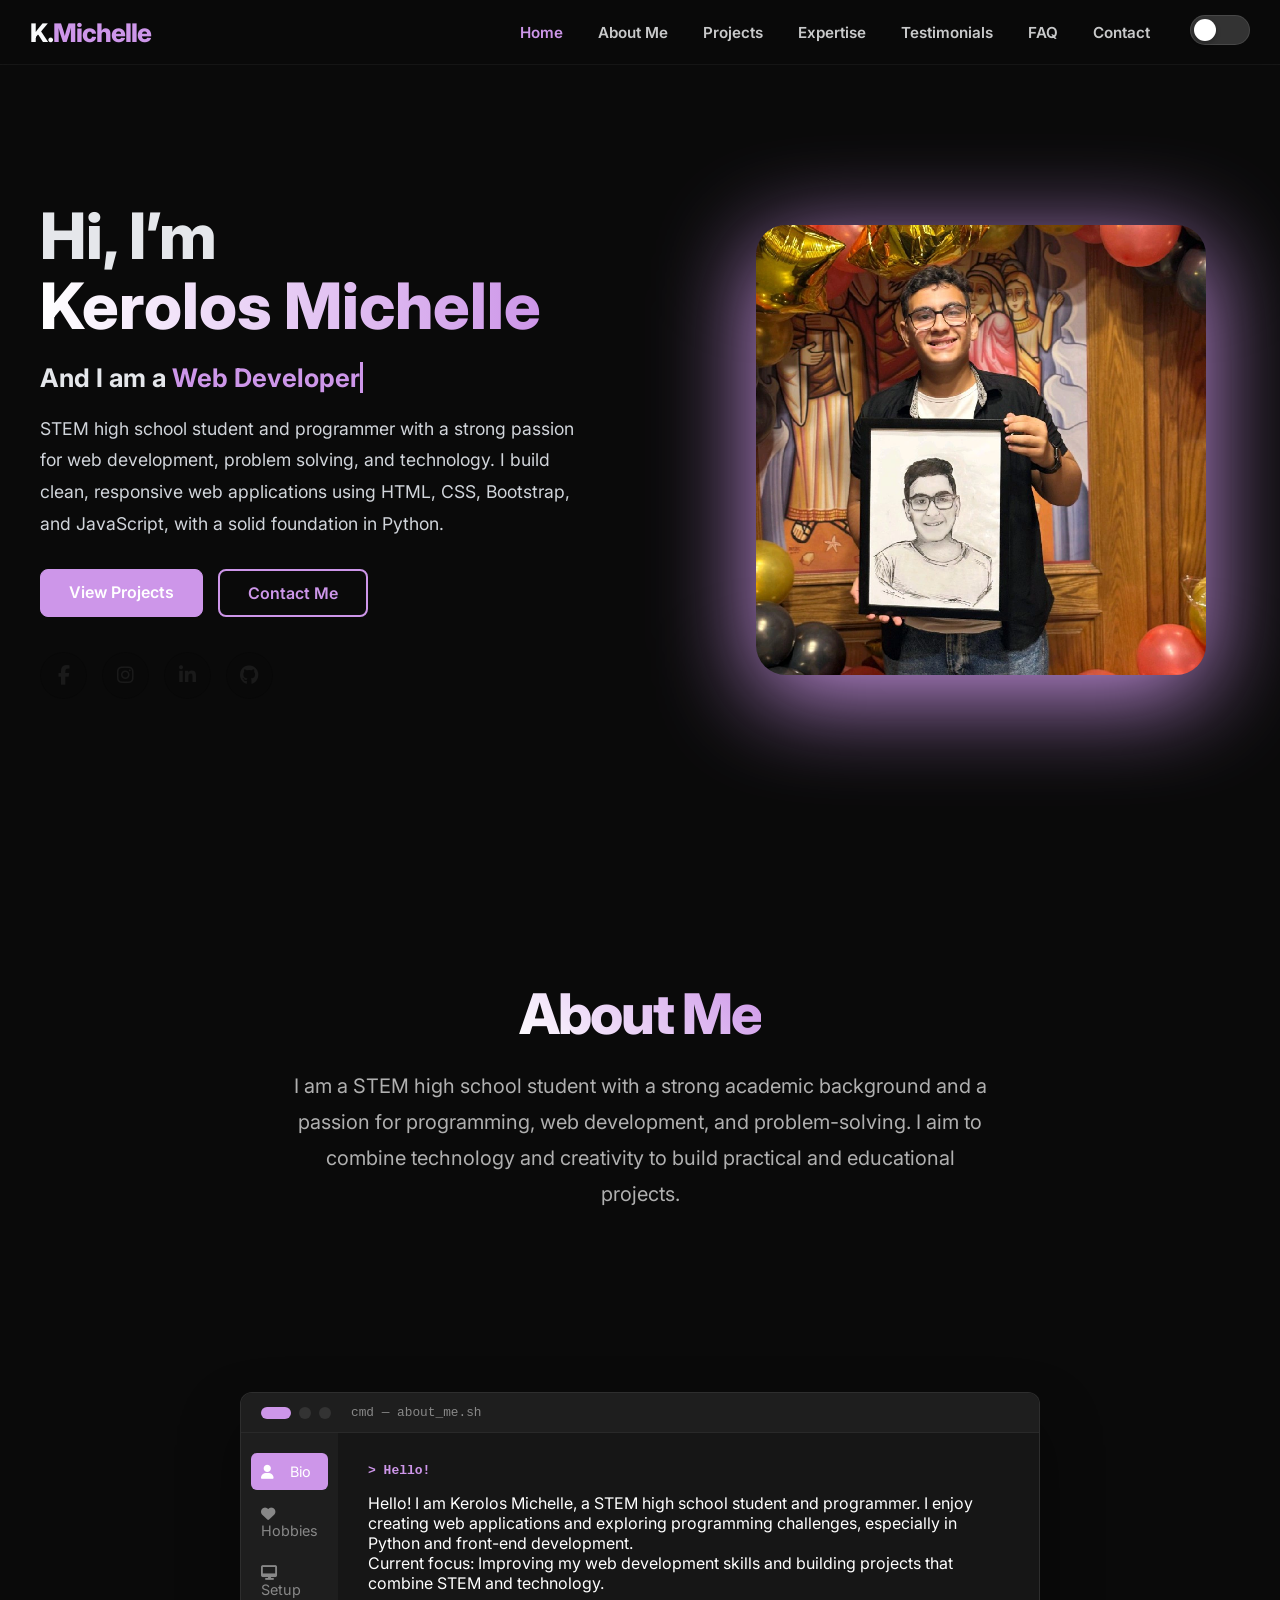
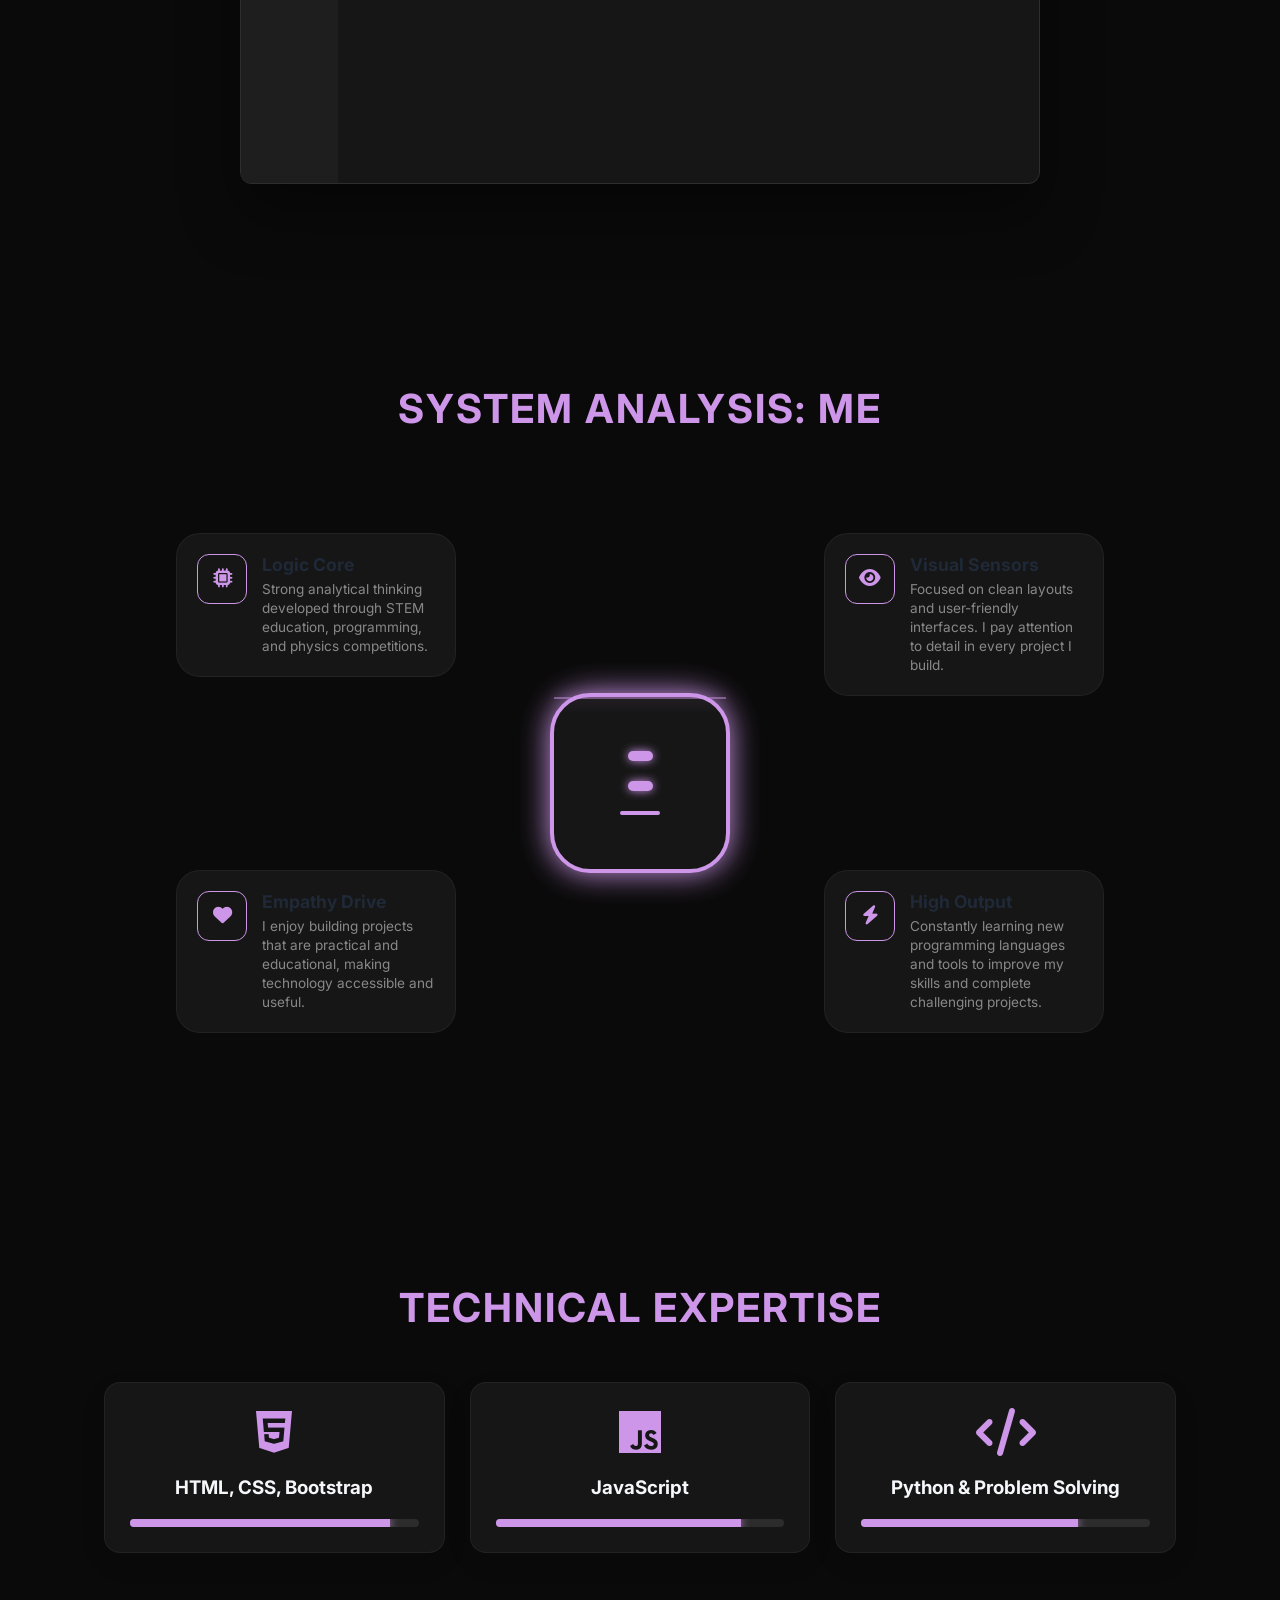
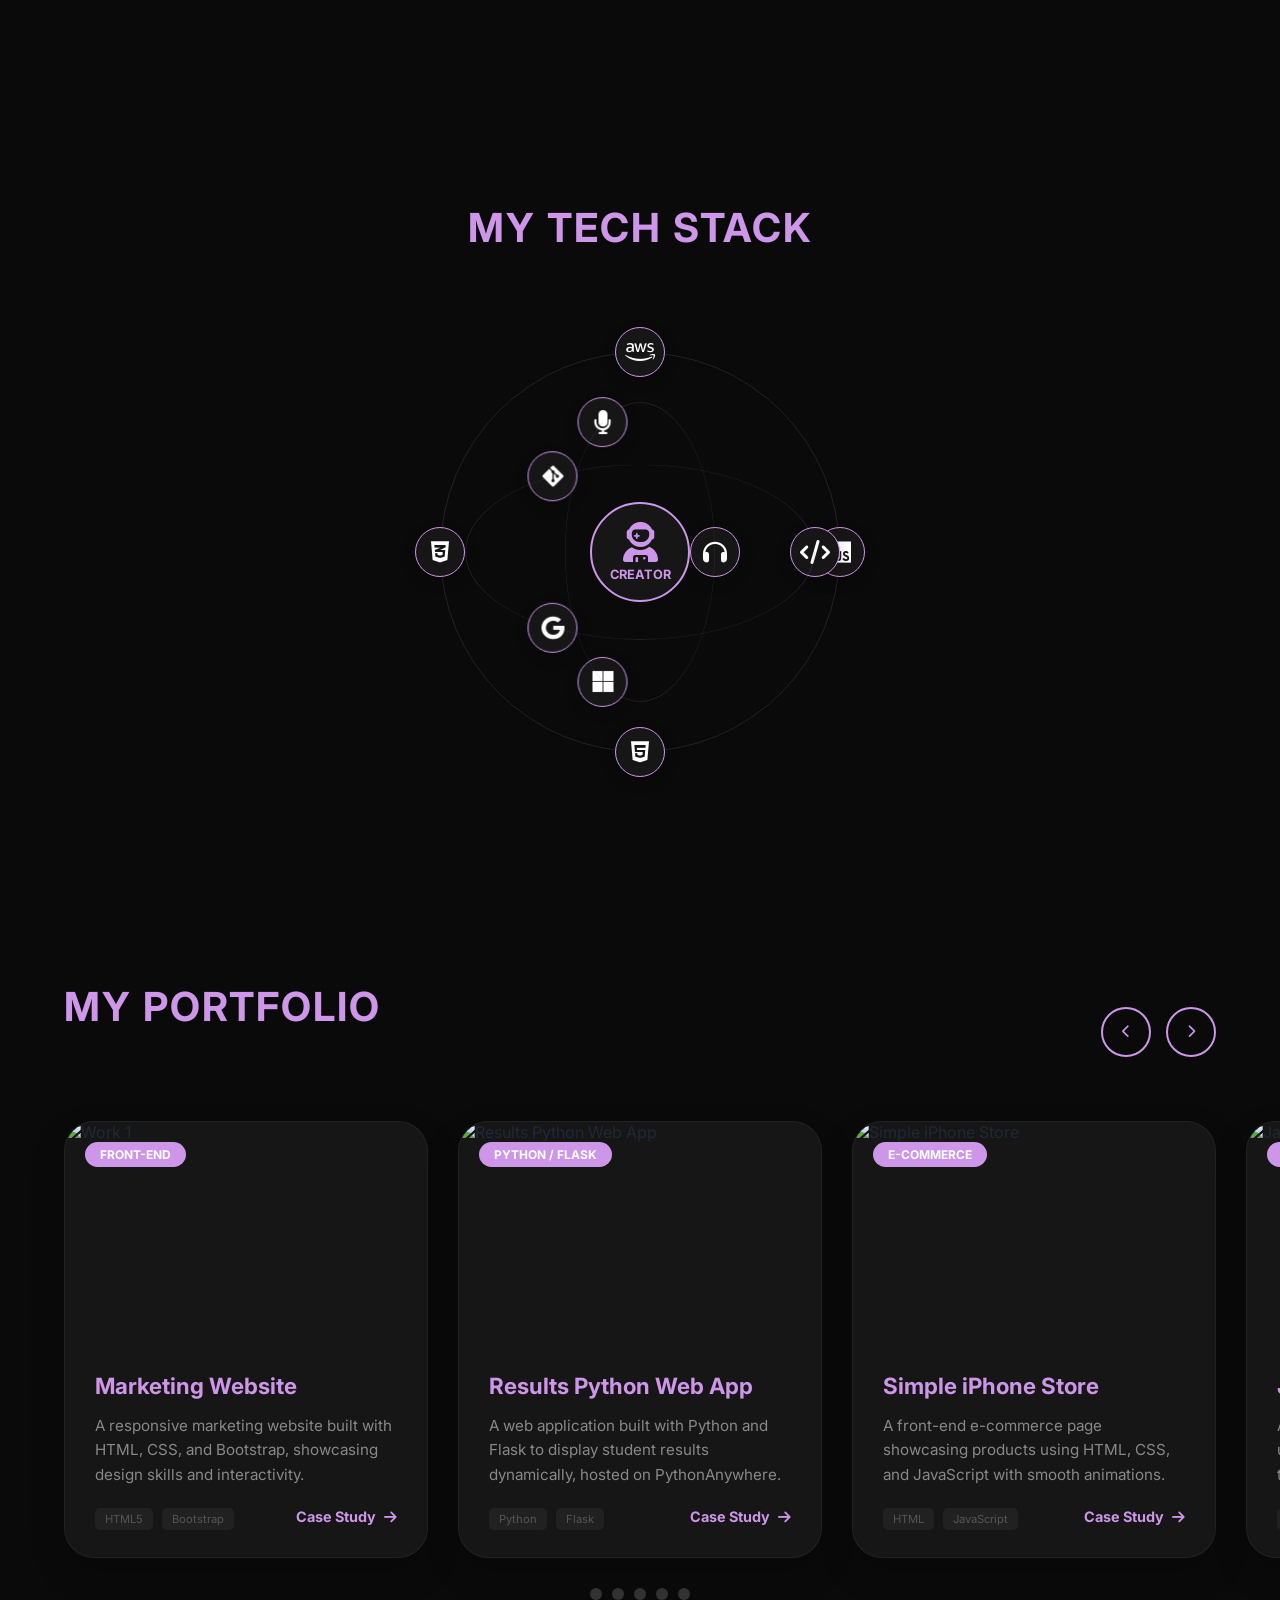
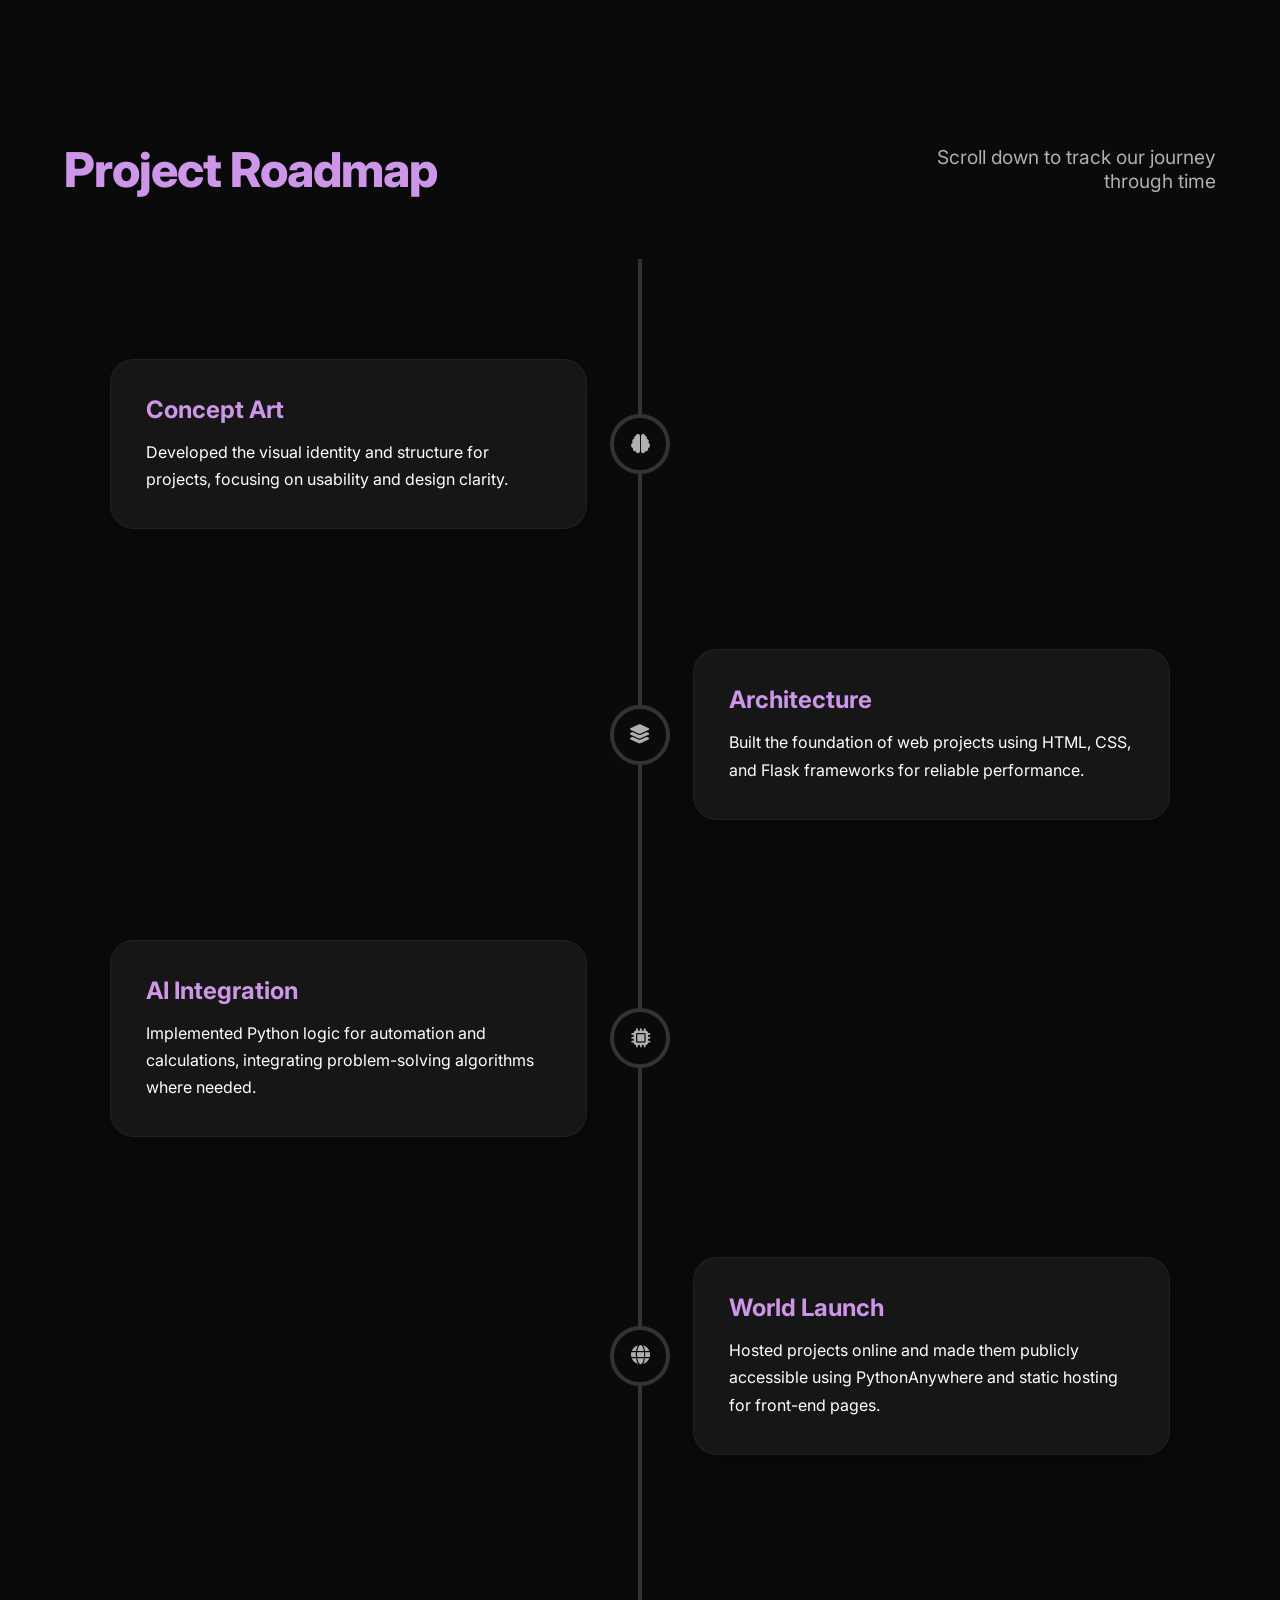
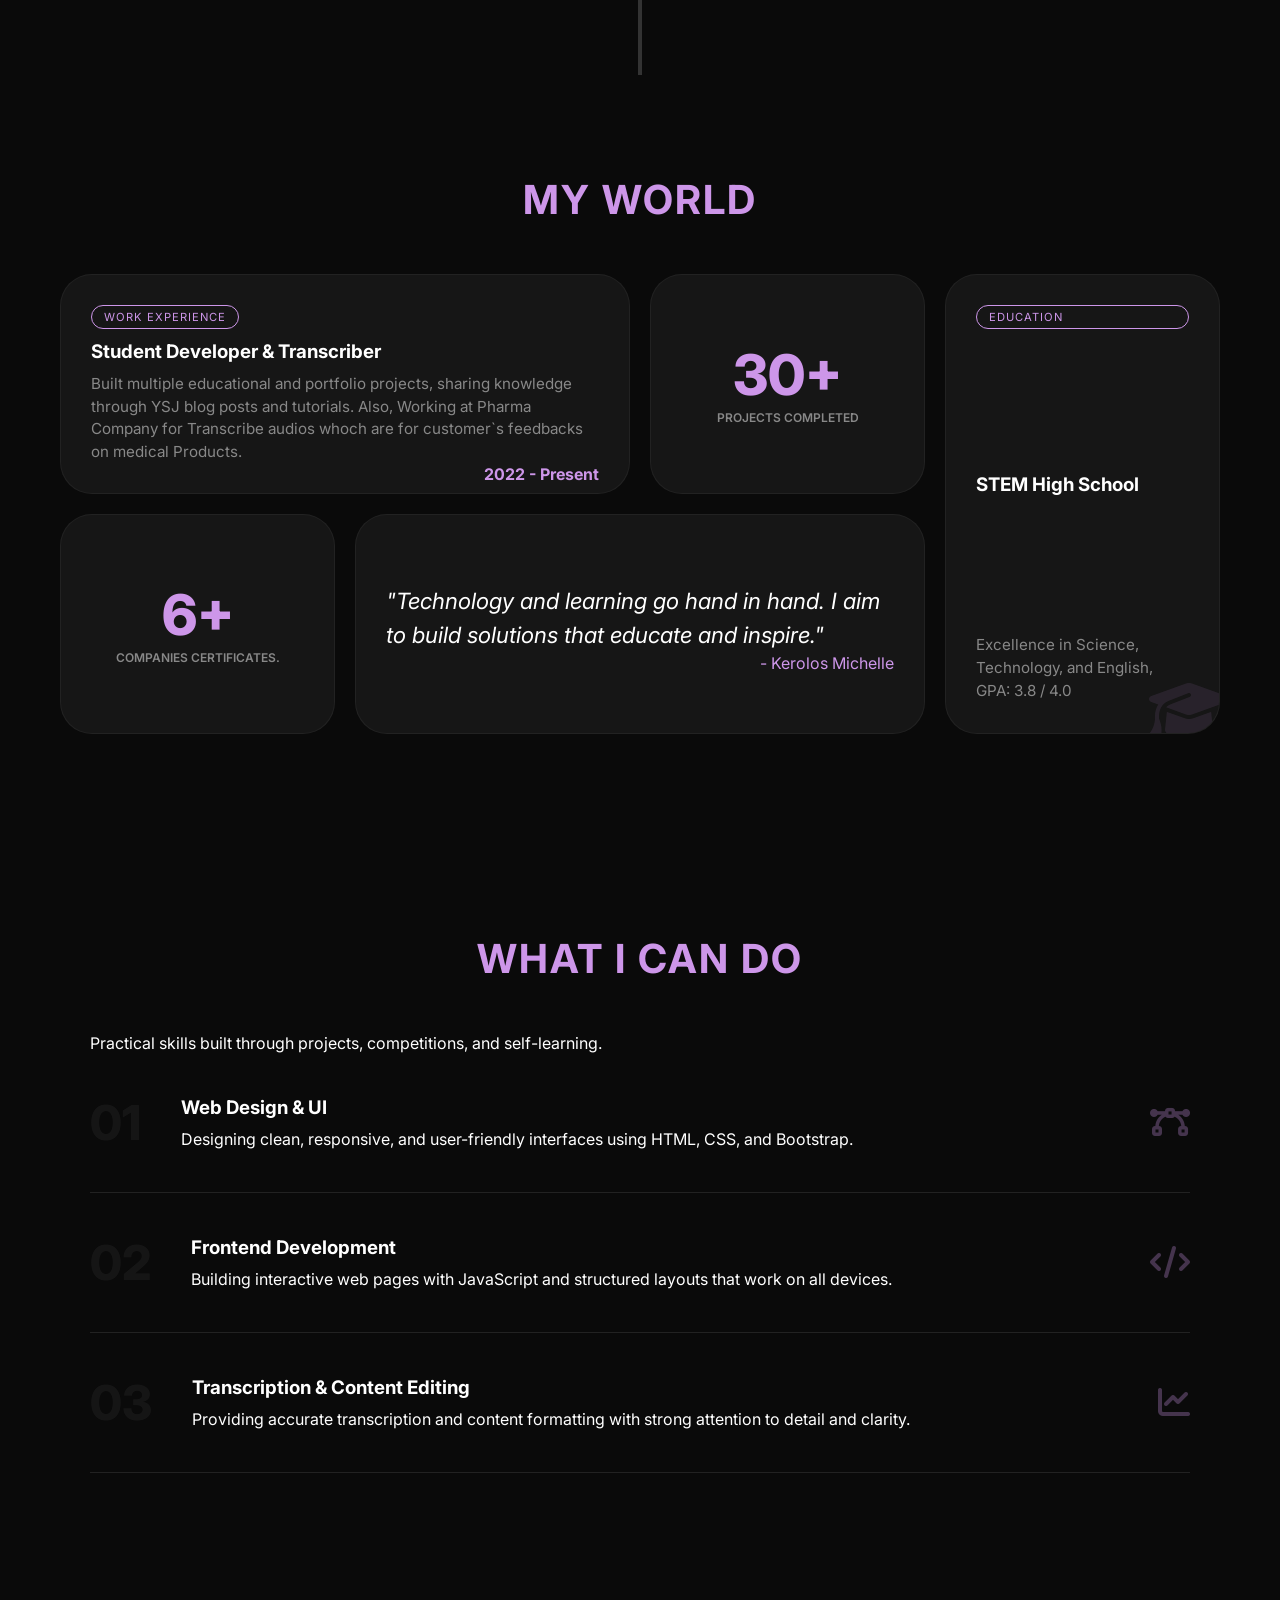
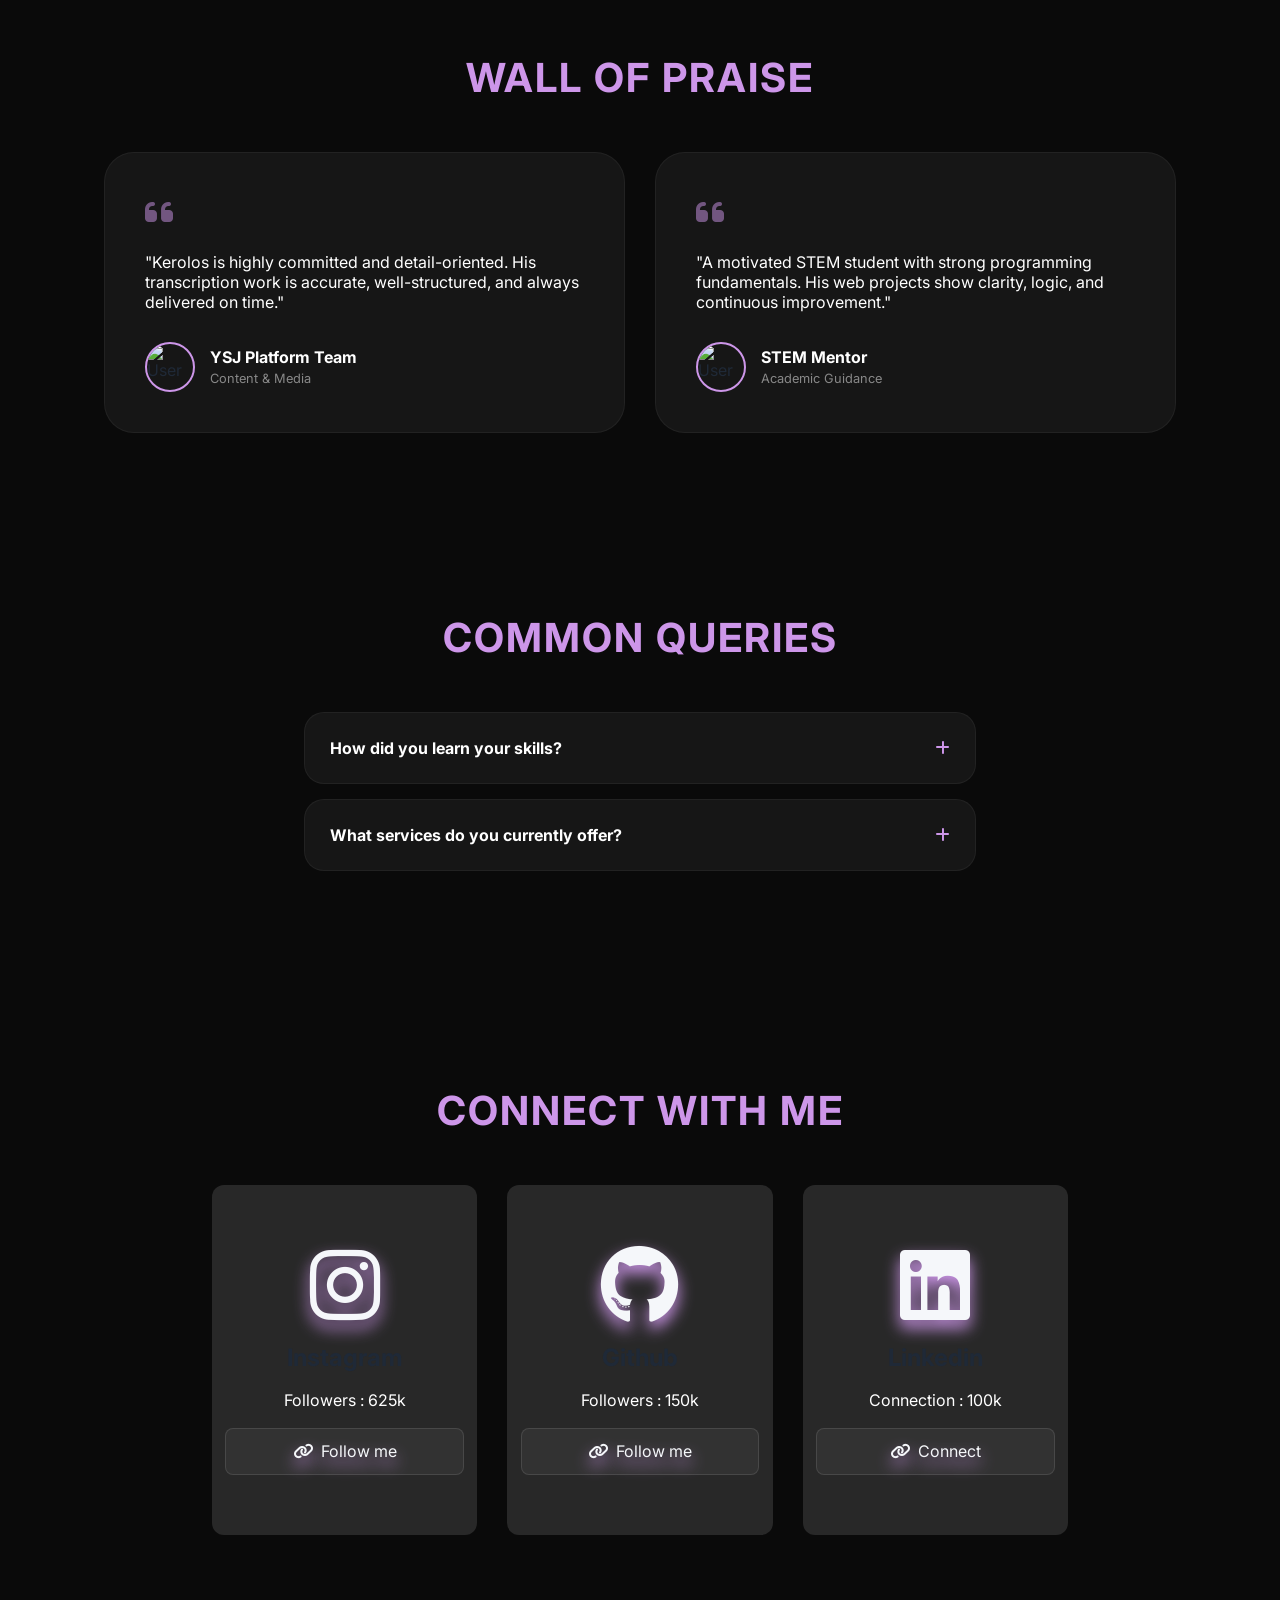
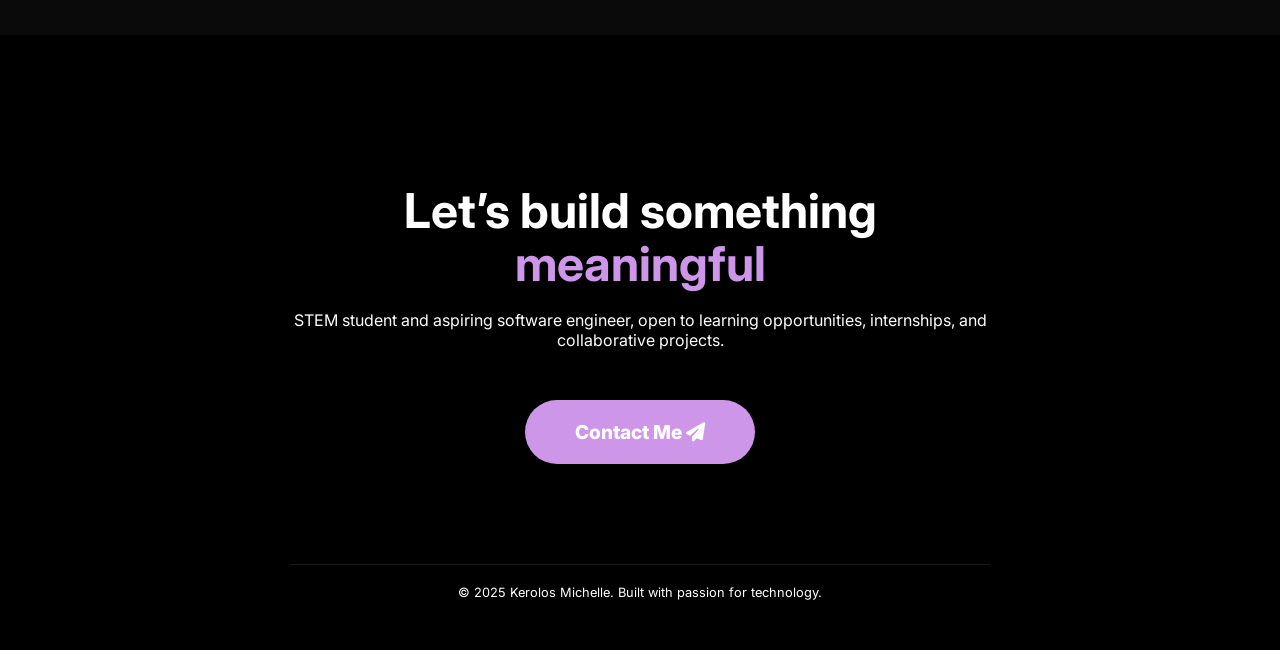
==== main.html @ e2629706 "Add initial portfolio website structure in main.html This is a complete HTML structure for a portfol" ====
<!DOCTYPE html>
<html lang="en">
<head>
    <meta charset="UTF-8">
    <title>Kerolos Michelle | Portfolio</title>
    <meta name="viewport" content="width=device-width, initial-scale=1.0">

    <!-- Google Font -->
    <link href="https://fonts.googleapis.com/css2?family=Inter:wght@400;600;700&display=swap" rel="stylesheet">
    <!-- Main CSS -->
    <link rel="stylesheet" href="static/css/style.css">
    <link rel="stylesheet" href="https://cdnjs.cloudflare.com/ajax/libs/font-awesome/6.5.1/css/all.min.css">
    <!-- AOS -->
    <link rel="stylesheet" href="https://unpkg.com/aos@2.3.1/dist/aos.css"/>
    <link rel="stylesheet" href="https://cdn.jsdelivr.net/npm/swiper@10/swiper-bundle.min.css"/>
    <link href="https://cdn.jsdelivr.net/npm/remixicon@4.5.0/fonts/remixicon.css" rel="stylesheet"/>

<!-- NAVBAR -->
<nav class="navbar" id="navbar">
    <div class="nav-container">
        <div class="logo">K.<span>Michelle</span></div>

        <div class="menu-toggle" id="mobile-menu">
            <span class="bar"></span>
            <span class="bar"></span>
            <span class="bar"></span>
        </div>

        <div class="nav-aside" id="nav-aside">
            <ul class="nav-links">
                <li><a href="#" class="active">Home</a></li>
                <li><a href="#about">About Me</a></li>
                <li><a href="#portfolio">Projects</a></li>
                <li><a href="#expertise">Expertise</a></li>
                <li><a href="#testimonials">Testimonials</a></li>
                <li><a href="#faq">FAQ</a></li>
                <li><a href="#contact">Contact</a></li>
            </ul>

            <div class="theme-switch-wrapper">
                <label class="theme-switch" for="checkbox">
                    <input type="checkbox" id="checkbox" />
                    <div class="slider round">
                        <i class="fas fa-moon"></i>
                        <i class="fas fa-sun"></i>
                        <span class="ball"></span>
                    </div>
                </label>
            </div>
        </div>
    </div>
</nav>

<main>
    

<section class="hero">
    <div class="hero-container">
        <div class="hero-text" data-aos="fade-right">
            <h1>Hi, I’m <br><span>Kerolos Michelle</span></h1>

            <h2 class="role">
                And I am a <span id="typing"></span>
            </h2>

            <p>
STEM high school student and programmer with a strong passion for web development, problem solving, and technology. I build clean, responsive web applications using HTML, CSS, Bootstrap, and JavaScript, with a solid foundation in Python.
            </p>

            <div class="hero-buttons">
                <a href="#projects" class="btn-primary">View Projects</a>
                <a href="#contact" class="btn-secondary">Contact Me</a>
            </div>

            <div class="social-icons">
                <a href="https://www.facebook.com/Kerolos.Michelle" target="_blank">
                    <i class="fab fa-facebook-f"></i>
                </a>
                <a href="https://www.instagram.com/kerolos_michelle/" target="_blank">
                    <i class="fab fa-instagram"></i>
                </a>
                <a href="https://www.linkedin.com/in/kerolos-micheal-71696234b/" target="_blank">
                    <i class="fab fa-linkedin-in"></i>
                </a>
                <a href="https://github.com/kerolosmichelle" target="_blank">
                    <i class="fab fa-github"></i>
                </a>
            </div>
        </div>

        <div class="hero-image" data-aos="fade-left">
            <img src="static/images/landing-image.png" alt="Profile">
        </div>
    </div>
</section>
<section id="about" class="section" data-aos="fade-up">
    <h2>About Me</h2>
    <p class="section-text">
        I am a STEM high school student with a strong academic background and a passion for programming, web development, and problem-solving. I aim to combine technology and creativity to build practical and educational projects.
    </p>
</section>

<section class="os-section">
    <div class="window-container">
        <div class="window-header">
            <div class="window-controls">
                <span class="dot red"></span>
                <span class="dot yellow"></span>
                <span class="dot green"></span>
            </div>
            <div class="window-title">cmd — about_me.sh</div>
        </div>
        
        <div class="window-main">
            <div class="window-sidebar">
                <button class="nav-item active" onclick="switchTab(this, 'bio')"><i class="fas fa-user"></i> Bio</button>
                <button class="nav-item" onclick="switchTab(this, 'hobbies')"><i class="fas fa-heart"></i> Hobbies</button>
                <button class="nav-item" onclick="switchTab(this, 'setup')"><i class="fas fa-desktop"></i> Setup</button>
            </div>
            
            <div class="window-content">
                <div id="bio" class="tab-pane active">
                    <p class="typing-text">> Hello!</p>
                    <p>Hello! I am Kerolos Michelle, a STEM high school student and programmer. I enjoy creating web applications and exploring programming challenges, especially in Python and front-end development.</p>
                    <p>Current focus: Improving my web development skills and building projects that combine STEM and technology.</p>
                </div>
                <div id="hobbies" class="tab-pane">
                        <p>> My main interests outside school and coding:</p>
                        <ul>
                            <li>🧪 STEM competitions and Physics Olympiads</li>
                            <li>💻 Web development and programming projects</li>
                            <li>📚 Learning new technologies and improving skills</li>
                            <li>♟️ Playing Chess</li>
                            <li>🤝 Volunteering</li>
                            <li>📖 English courses and German courses</li>
                        </ul>
                </div>
                <div id="setup" class="tab-pane">
                    <p>> My current workstation:</p>
                    <p>
                        <ul>
                            <li>Python programming</li>
                            <li>Front-end web development (HTML, CSS, Bootstrap, JS)</li>
                            <li>Problem-solving and STEM projects(Capstone)</li>
                            <li>Participating in academic competitions</li>
                        </ul></p>
                </div>
            </div>
        </div>
    </div>
</section>

<section class="about-robot-section">
    <h2 class="section-title">System Analysis: Me</h2>
    <div class="robot-container">
        <div class="robot-core">
            <div class="robot-head">
                <div class="eye left-eye"></div>
                <div class="eye right-eye"></div>
                <div class="mouth"></div>
            </div>
            <div class="scanning-line"></div>
            <div class="core-glow"></div>
        </div>

        <div class="circuit-lines">
            <div class="line l1"></div>
            <div class="line l2"></div>
            <div class="line l3"></div>
            <div class="line l4"></div>
        </div>

        <div class="info-nodes">
            <div class="node node-tl">
                <div class="node-icon"><i class="fas fa-microchip"></i></div>
                <div class="node-content">
                    <h3>Logic Core</h3>
                    <p>Strong analytical thinking developed through STEM education, programming, and physics competitions.</p>
                </div>
            </div>

            <div class="node node-tr">
                <div class="node-icon"><i class="fas fa-eye"></i></div>
                <div class="node-content">
<h3>Visual Sensors</h3>
<p>Focused on clean layouts and user-friendly interfaces. I pay attention to detail in every project I build.</p>
                </div>
            </div>

            <div class="node node-bl">
                <div class="node-icon"><i class="fas fa-heart"></i></div>
                <div class="node-content">
<h3>Empathy Drive</h3>
<p>I enjoy building projects that are practical and educational, making technology accessible and useful.</p>
                </div>
            </div>

            <div class="node node-br">
                <div class="node-icon"><i class="fas fa-bolt"></i></div>
                <div class="node-content">
<h3>High Output</h3>
<p>Constantly learning new programming languages and tools to improve my skills and complete challenging projects.</p>
                </div>
            </div>
        </div>
    </div>
</section>

<section class="skills-section">
    <h2 class="section-title">Technical Expertise</h2>
    <div class="skills-grid">
        <div class="skill-card">
            <i class="fa-brands fa-html5"></i>
                <h3>HTML, CSS, Bootstrap</h3>
            <div class="progress-wrapper">
                <div class="progress-bar" style="--width: 90%;"></div>
            </div>
        </div>
        <div class="skill-card">
            <i class="fa-brands fa-js"></i>
            <h3>JavaScript</h3>
            <div class="progress-wrapper">
                <div class="progress-bar" style="--width: 85%;"></div>
            </div>
        </div>
        <div class="skill-card">
            <i class="fa-solid fa-code"></i>
                <h3>Python & Problem Solving</h3>
            <div class="progress-wrapper">
                <div class="progress-bar" style="--width: 75%;"></div>
            </div>
        </div>
    </div>
</section>

<section class="orbit-section">
    <div class="orbit-container">
        <h2 class="section-title" style="position: relative; z-index: 10;">My Tech Stack</h2>
        <div class="orbit-scene">
            <div class="core-hub">
                <i class="fas fa-user-astronaut"></i>
                <span>Creator</span>
            </div>

            <div class="ring ring-1">
                <div class="tech-icon" style="--idx: 0;"><i class="fab fa-js"></i><span>JS</span></div>
                <div class="tech-icon" style="--idx: 1;"><i class="fab fa-html5"></i><span>HTML5</span></div>
                <div class="tech-icon" style="--idx: 2;"><i class="fab fa-css3-alt"></i><span>CSS3</span></div>
                <div class="tech-icon" style="--idx: 3;"><i class="fab fa-aws"></i><span>AWS</span></div>

            </div>

            <div class="ring ring-2">
                <div class="tech-icon" style="--idx: 0;"><i class="fas fa-code"></i><span>Code</span></div>
                <div class="tech-icon" style="--idx: 1;"><i class="fab fa-google"></i><span>Google</span></div>
                <div class="tech-icon" style="--idx: 2;"><i class="fab fa-git-alt"></i><span>Git</span></div>
            </div>

             <div class="ring ring-3">
                <div class="tech-icon" style="--idx: 1;"><i class="fab fa-microsoft"></i><span>Microsoft</span></div>
                <div class="tech-icon" style="--idx: 0;"><i class="fas fa-headphones"></i><span>Headphones</span></div>
                <div class="tech-icon" style="--idx: 2;"><i class="fas fa-microphone"></i><span>Microphone</span></div>

            </div>
        </div>
    </div>
</section>

<section class="portfolio-section" id="portfolio">
    <div class="portfolio-header">
        <h2 class="section-title">My Portfolio</h2>
        <div class="slider-controls">
            <button class="control-btn prev" onclick="moveSlider(-1)"><i class="fas fa-chevron-left"></i></button>
            <button class="control-btn next" onclick="moveSlider(1)"><i class="fas fa-chevron-right"></i></button>
        </div>
    </div>

    <div class="slider-viewport">
        <div class="slider-track" id="sliderTrack">
            <div class="slide-item">
                <div class="portfolio-card">
                    <div class="card-image">
                        <img src="https://images.unsplash.com/photo-1614850523459-c2f4c699c52e?auto=format&fit=crop&q=80&w=600" alt="Work 1">
                        <div class="badge">Front-End</div>
                    </div>
                    <div class="card-body">
                        <h3>Marketing Website</h3>
                        <p>A responsive marketing website built with HTML, CSS, and Bootstrap, showcasing design skills and interactivity.</p>
                        <div class="card-footer">
                            <div class="tech-stack">
                                <span>HTML5</span>
                                <span>Bootstrap</span> 
                            </div>
                            <a href="#" class="view-link">Case Study <i class="fas fa-arrow-right"></i></a>
                        </div>
                    </div>
                </div>
            </div>

            <!-- Work 2 -->
            <div class="slide-item">
                <div class="portfolio-card">
                    <div class="card-image">
                        <img src="https://images.unsplash.com/photo-1550745165-9bc0b252726f?auto=format&fit=crop&q=80&w=600" alt="Results Python Web App">
                        <div class="badge">Python / Flask</div>
                    </div>
                    <div class="card-body">
                        <h3>Results Python Web App</h3>
                        <p>A web application built with Python and Flask to display student results dynamically, hosted on PythonAnywhere.</p>
                        <div class="card-footer">
                            <div class="tech-stack">
                                <span>Python</span>
                                <span>Flask</span>
                            </div>
                            <a href="#" class="view-link">Case Study <i class="fas fa-arrow-right"></i></a>
                        </div>
                    </div>
                </div>
            </div>

            <!-- Work 3 -->
            <div class="slide-item">
                <div class="portfolio-card">
                    <div class="card-image">
                        <img src="https://images.unsplash.com/photo-1460925895917-afdab827c52f?auto=format&fit=crop&q=80&w=600" alt="Simple iPhone Store">
                        <div class="badge">E-Commerce</div>
                    </div>
                    <div class="card-body">
                        <h3>Simple iPhone Store</h3>
                        <p>A front-end e-commerce page showcasing products using HTML, CSS, and JavaScript with smooth animations.</p>
                        <div class="card-footer">
                            <div class="tech-stack">
                                <span>HTML</span>
                                <span>JavaScript</span>
                            </div>
                            <a href="#" class="view-link">Case Study <i class="fas fa-arrow-right"></i></a>
                        </div>
                    </div>
                </div>
            </div>

            <!-- Work 4 -->
            <div class="slide-item">
                <div class="portfolio-card">
                    <div class="card-image">
                        <img src="https://images.unsplash.com/photo-1460925895917-afdab827c52f?auto=format&fit=crop&q=80&w=600" alt="JavaScript Calculator">
                        <div class="badge">JS App</div>
                    </div>
                    <div class="card-body">
                        <h3>JavaScript Calculator</h3>
                        <p>A functional calculator web app built using HTML, CSS, and vanilla JavaScript to demonstrate interactivity and logic.</p>
                        <div class="card-footer">
                            <div class="tech-stack">
                                <span>HTML</span>
                                <span>CSS</span>
                            </div>
                            <a href="#" class="view-link">Case Study <i class="fas fa-arrow-right"></i></a>
                        </div>
                    </div>
                </div>
            </div>

            <!-- Work 5 -->
            <div class="slide-item">
                <div class="portfolio-card">
                    <div class="card-image">
                        <img src="https://images.unsplash.com/photo-1460925895917-afdab827c52f?auto=format&fit=crop&q=80&w=600" alt="Blog Page">
                        <div class="badge">Front-End</div>
                    </div>
                    <div class="card-body">
                        <h3>Blog Page</h3>
                        <p>A clean and responsive blog template showcasing content layout and styling using HTML, CSS, and Bootstrap.</p>
                        <div class="card-footer">
                            <div class="tech-stack">
                                <span>HTML</span>
                                <span>Bootstrap</span>
                            </div>
                            <a href="#" class="view-link">Case Study <i class="fas fa-arrow-right"></i></a>
                        </div>
                    </div>
                </div>
            </div>
        </div>
    </div>
    <div class="slider-dots" id="sliderDots"></div>
</section>

<header class="roadmap-header">
    <h1>Project Roadmap</h1>
    <p>Scroll down to track our journey through time</p>
</header>

<div class="timeline-container" id="timelineSec">
    <div class="main-line"></div>
    <div class="progress-fill" id="progressFill"></div>

    <div class="item">
        <div class="icon-node"><i class="fas fa-brain"></i></div>
        <div class="timeline-card">
            <h3>Concept Art</h3>
            <p>Developed the visual identity and structure for projects, focusing on usability and design clarity.</p>
        </div>
    </div>

    <div class="item">
        <div class="icon-node"><i class="fas fa-layer-group"></i></div>
        <div class="timeline-card">
            <h3>Architecture</h3>
            <p>Built the foundation of web projects using HTML, CSS, and Flask frameworks for reliable performance.</p>
        </div>
    </div>

    <div class="item">
        <div class="icon-node"><i class="fas fa-microchip"></i></div>
        <div class="timeline-card">
            <h3>AI Integration</h3>
            <p>Implemented Python logic for automation and calculations, integrating problem-solving algorithms where needed.</p>
        </div>
    </div>

    <div class="item">
        <div class="icon-node"><i class="fas fa-globe"></i></div>
        <div class="timeline-card">
            <h3>World Launch</h3>
            <p>Hosted projects online and made them publicly accessible using PythonAnywhere and static hosting for front-end pages.</p>
        </div>
    </div>
</div>

<section class="bento-section">
    <h2 class="section-title">My World</h2>
    <div class="bento-grid">
        <div class="bento-item exp-box">
            <span class="bento-tag">Work Experience</span>
            <h3>Student Developer & Transcriber</h3>
            <p>Built multiple educational and portfolio projects, sharing knowledge through YSJ blog posts and tutorials. Also, Working at Pharma Company for Transcribe audios whoch are for customer`s feedbacks on medical Products.</p>
            <div class="bento-footer">2022 - Present</div>
        </div>

        <div class="bento-item stat-box">
            <div class="stat-content">
                <h2 class="counter" data-target="30">0</h2>
                <p>Projects Completed</p>
            </div>
        </div>

        <div class="bento-item edu-box">
            <span class="bento-tag">Education</span>
            <h3>STEM High School</h3>
            <p>Excellence in Science, Technology, and English, GPA: 3.8 / 4.0</p>
            <i class="fas fa-graduation-cap bento-icon"></i>
        </div>

        <div class="bento-item stat-box">
            <div class="stat-content">
                <h2 class="counter" data-target="6">0</h2>
                <p>Companies Certificates.</p>
            </div>
        </div>

        <div class="bento-item quote-box">
            <p>"Technology and learning go hand in hand. I aim to build solutions that educate and inspire."</p>
            <span>- Kerolos Michelle</span>
        </div>
    </div>
</section>

<section class="expertise-section" id="expertise">
    <div class="expertise-container">
        <div class="exp-header">
            <h2 class="section-title">What I Can Do</h2>
            <p>Practical skills built through projects, competitions, and self-learning.</p>
        </div>
        <div class="exp-list">
            <div class="exp-item">
                <span class="exp-num">01</span>
                <div class="exp-text">
                    <h3>Web Design & UI</h3>
                    <p>Designing clean, responsive, and user-friendly interfaces using HTML, CSS, and Bootstrap.</p>
                </div>
                <i class="fas fa-bezier-curve"></i>
            </div>
            <div class="exp-item">
                <span class="exp-num">02</span>
                <div class="exp-text">
                    <h3>Frontend Development</h3>
                    <p>Building interactive web pages with JavaScript and structured layouts that work on all devices.</p>
                </div>
                <i class="fas fa-code"></i>
            </div>
            <div class="exp-item">
                <span class="exp-num">03</span>
                <div class="exp-text">
                    <h3>Transcription & Content Editing</h3>
                    <p>Providing accurate transcription and content formatting with strong attention to detail and clarity.</p>
                </div>
                <i class="fas fa-chart-line"></i>
            </div>
        </div>
    </div>
</section>

<section class="testimonial-section" id="testimonials">
    <h2 class="section-title">Wall of Praise</h2>
    <div class="testimonial-grid">
        <div class="test-card">
            <div class="quote-icon"><i class="fas fa-quote-left"></i></div>
            <p>"Kerolos is highly committed and detail-oriented. His transcription work is accurate, well-structured, and always delivered on time."</p>
            <div class="user-info">
                <img src="https://i.pravatar.cc/150?u=1" alt="User">
                <div>
                    <h4>YSJ Platform Team</h4>
                    <span>Content & Media</span>
                </div>
            </div>
        </div>
        <div class="test-card">
            <div class="quote-icon"><i class="fas fa-quote-left"></i></div>
            <p>"A motivated STEM student with strong programming fundamentals. His web projects show clarity, logic, and continuous improvement."</p>
            <div class="user-info">
                <img src="https://i.pravatar.cc/150?u=2" alt="User">
                <div>
                    <h4>STEM Mentor</h4>
                    <span>Academic Guidance</span>
                </div>
            </div>
        </div>
    </div>
</section>

<section class="faq-section" id="faq">
    <h2 class="section-title">Common Queries</h2>
    <div class="faq-accordion">
        <div class="faq-item">
            <div class="faq-question" onclick="toggleFAQ(this)">
                <span>How did you learn your skills?</span>
                <i class="fas fa-plus"></i>
            </div>
            <div class="faq-answer">
                <p>Most of my education is self-taught through YouTube, online platforms, and hands-on projects, supported by certificates from different companies.</p>
            </div>
        </div>
        <div class="faq-item">
            <div class="faq-question" onclick="toggleFAQ(this)">
                <span>What services do you currently offer?</span>
                <i class="fas fa-plus"></i>
            </div>
            <div class="faq-answer">
                <p>I work on web development projects and professional transcription, focusing on accuracy, clarity, and clean structure.</p>
            </div>
        </div>
    </div>
</section>

<div class="container" id="contact" style="padding: 100px 0;">
    <h2 class="section-title" style="text-align: center;">Connect With Me</h2>
    <div id="cards" style="margin: 0 auto; justify-content: center;">
        <div class="card">
            <div class="card_content">
                <i class="fa-brands fa-instagram icon-social"></i>
                <h2>Instagram</h2>
                <p>Followers : <span>625k</span></p>
                <a href="#">
                    <i class="fa-solid fa-link"></i>
                    <span class="btn-social">Follow me</span>
                </a>
            </div>
        </div>

        <div class="card">
            <div class="card_content">
                <i class="fa-brands fa-github icon-social"></i>
                <h2>Github</h2>
                <p>Followers : <span>150k</span></p>
                <a href="#">
                    <i class="fa-solid fa-link "></i>
                    <span class="btn-social">Follow me</span>
                </a>
            </div>
        </div>

        <div class="card">
            <div class="card_content">
                <i class="fa-brands fa-linkedin icon-social"></i>
                <h2>Linkedin</h2>
                <p>Connection : <span>100k</span></p>
                <a href="#">
                    <i class="fa-solid fa-link"></i>
                    <span class="btn-social">Connect</span>
                </a>
            </div>
        </div>
    </div>
</div>




</main>

<footer class="glow-footer">
    <div class="footer-content">
        <h2>Let’s build something <span class="accent-text">meaningful</span></h2>
        <p>
            STEM student and aspiring software engineer, open to learning opportunities,
            internships, and collaborative projects.
        </p>

        <div class="cta-wrapper">
            <a href="mailto:kerolosmichelle2@gmail.com" class="magnetic-btn">
                <span>Contact Me <i class="fas fa-paper-plane"></i></span>
            </a>
        </div>

        <div class="footer-bottom">
            <p>© 2025 Kerolos Michelle. Built with passion for technology.</p>
        </div>
    </div>
</footer>

<script src="https://cdnjs.cloudflare.com/ajax/libs/aos/2.3.4/aos.js"></script>
<script src="https://cdn.jsdelivr.net/npm/swiper@10/swiper-bundle.min.js"></script>
<script src="https://unpkg.com/aos@2.3.1/dist/aos.js"></script>
<script src="static/js/script.js"></script>
<script src="static/js/navbar.js"></script>
<script src="static/js/typing.js"></script>
<script src="static/js/social-cards.js"></script>
<script src="https://cdn.jsdelivr.net/npm/swiper@11/swiper-bundle.min.js"></script>

</body>
</html>
---- static/css/style.css ----
/* =========================================
   1. BASE STYLES & RESETS
   ========================================= */
* {
    margin: 0;
    padding: 0;
    box-sizing: border-box;
    font-family: 'Inter', sans-serif;
}

html {
    scroll-behavior: smooth;
}

body {
    background: var(--bg-color);
    color: #1f2937;
}

a {
    all: unset;
    cursor: pointer;
}

p, .card_content p {
    color: var(--text-main);
}

/* =========================================
   2. GLOBAL VARIABLES & THEMES
   ========================================= */
:root {
    --accent: hsl(280, 65%, 75%); /* Purple */
    --nav-text: #f9fafb;
    --nav-bg: rgba(10, 10, 10, 0.3);
    --bg-color: #0a0a0a;
    --rev-bg-color: #f5f7fa;
    --card-bg: #161616;
    --text-main: #ffffff;
    --text-dim: #b0b0b0;
    --line-color: #333;
    --glow: rgba(160, 32, 240, 0.5);
    --transition: 0.4s cubic-bezier(0.4, 0, 0.2, 1);
    --bg-rgb: 10, 10, 10;
    --card-rgb: 22, 22, 22;
    --accent-color: hsl(280, 65%, 75%);
    --text-white: rgb(255, 255, 255);
    --drawer-bg: #161616;
    --window-bg: #161616;
    --sidebar-bg: #1e1e1e;
    --text: #ffffff;
    --bento-gap: 20px;
}

body.light-mode {
    --accent: #007bff; /* Blue */
    --nav-text: #1a1a1a;
    --nav-bg: #e6e6e6;
    --bg-color: #e6e6e6;
    --rev-bg-color: #0a0a0a;
    --card-bg: #ffffff;
    --text-main: #1a1a1a;
    --text-dim: #555555;
    --line-color: #d1d1d1;
    --glow: rgba(0, 123, 255, 0.3);
    --bg-rgb: 245, 247, 250;
    --card-rgb: 255, 255, 255;
    --accent-color: rgb(0, 123, 255);
    --drawer-bg: #ffffff;
    --window-bg: #ffffff;
    --sidebar-bg: #f0f0f0;
    --text: #333;
}

/* =========================================
   3. NAVBAR & NAVIGATION
   ========================================= */
.navbar {
    position: fixed;
    top: 0;
    width: 100%;
    z-index: 2000;
    transition: all 0.4s cubic-bezier(0.4, 0, 0.2, 1);
    background: var(--nav-bg);
    backdrop-filter: blur(10px);
    -webkit-backdrop-filter: blur(10px);
    border-bottom: 1px solid rgba(255, 255, 255, 0.05);
}

body.light-mode .navbar { border-bottom: 1px solid rgba(0, 0, 0, 0.05); }

.navbar.scrolled {
    background: rgba(10, 10, 10, 0.8);
    box-shadow: 0 10px 30px rgba(0, 0, 0, 0.3);
    padding: 5px 0;
}

body.light-mode .navbar.scrolled {
    background: rgba(255, 255, 255, 0.8);
    box-shadow: 0 10px 30px rgba(0, 0, 0, 0.05);
}

.nav-container {
    max-width: 1300px;
    margin: auto;
    padding: 15px 30px;
    display: flex;
    justify-content: space-between;
    align-items: center;
}

.logo {
    font-weight: 800;
    font-size: 1.6rem;
    color: var(--nav-text);
    letter-spacing: -1px;
}
.logo span { color: var(--accent); }

.nav-aside {
    display: flex;
    align-items: center;
    gap: 40px;
}

.nav-links {
    list-style: none;
    display: flex;
    align-items: center;
    gap: 35px;
}

.nav-links a {
    text-decoration: none;
    color: var(--nav-text);
    font-weight: 600;
    font-size: 0.95rem;
    position: relative;
    transition: 0.3s;
    opacity: 0.8;
}

.nav-links a:hover, .nav-links a.active {
    color: var(--accent);
    opacity: 1;
}

.nav-links a::after {
    content: "";
    position: absolute;
    bottom: -5px;
    left: 50%;
    width: 0;
    height: 2px;
    background: var(--accent);
    transition: all 0.3s ease;
    transform: translateX(-50%);
}

.nav-links a:hover::after { width: 100%; }

/* Hamburger Menu */
.menu-toggle {
    display: none;
    cursor: pointer;
    flex-direction: column;
    gap: 6px;
}

.bar {
    width: 28px;
    height: 3px;
    background: var(--nav-text);
    transition: 0.3s;
    border-radius: 10px;
}

/* Theme Switcher Styles */
.theme-switch {
    display: inline-block;
    height: 30px;
    position: relative;
    width: 60px;
}
.theme-switch input { display: none; }

.slider {
    background-color: #333;
    bottom: 0; cursor: pointer; left: 0; position: absolute; right: 0; top: 0;
    transition: 0.4s; display: flex; align-items: center; justify-content: space-between;
    padding: 0 6px; border-radius: 34px; border: 1px solid rgba(255,255,255,0.1);
}

.ball {
    background-color: #fff; bottom: 3px; height: 22px; left: 3px; position: absolute;
    transition: 0.4s cubic-bezier(0.68, -0.55, 0.265, 1.55); width: 22px; border-radius: 50%;
    z-index: 2; box-shadow: 0 2px 5px rgba(0,0,0,0.3);
}

.slider i { font-size: 12px; z-index: 1; transition: 0.3s; }
.fa-moon { color: var(--accent); }
.fa-sun { color: #f1c40f; opacity: 0; }

input:checked + .slider { background-color: #f0f0f0; border-color: var(--accent); }
input:checked + .slider .ball { transform: translateX(30px); background-color: var(--accent); }
input:checked + .slider .fa-moon { opacity: 0; }
input:checked + .slider .fa-sun { opacity: 1; }

/* =========================================
   4. HERO SECTION
   ========================================= */
/* HERO SECTION */
.hero {
    padding: 100px 20px;
    min-height: 100vh;
    display: flex;
    align-items: center;
    justify-content: center;
    overflow: hidden;
}

.hero-container {
    max-width: 1200px;
    width: 100%;
    margin: auto;
    display: grid;
    grid-template-columns: 1.2fr 1fr;
    align-items: center;
    gap: 60px;
}

/* Text Styles */
.hero-text h1 {
    font-size: clamp(2.5rem, 5vw, 4rem); /* Responsive font size */
    font-weight: 800;
    line-height: 1.1;
    margin-bottom: 15px;
    color: #e5e7eb;

}

/* Making "Kerolos Michelle" gradient */
.hero-text h1 span {
    background: linear-gradient(to right, var(--text-main, #fff), var(--accent));
    -webkit-background-clip: text;
    -webkit-text-fill-color: transparent;
}

.hero-text h2 {
    font-size: clamp(1.2rem, 2vw, 1.8rem);
    margin: 20px 0;
    color: #e5e7eb;
}

.hero-text p {
    font-size: 1.1rem;
    line-height: 1.8;
    margin-bottom: 30px;
    color: #d1d5db;
    max-width: 550px;
}
.light-mode .hero-text p, .light-mode .hero-text h2, .light-mode .hero-text h1 {
      color: #3b455e;

}
/* Typing Effect Color Fix */
#typing {
    color: var(--accent);
    -webkit-text-fill-color: var(--accent); /* Overriding the transparent fill for visibility */
    border-right: 3px solid var(--accent);
}

/* Buttons */
.hero-buttons {
    display: flex;
    gap: 15px;
    flex-wrap: wrap;
}

.btn-primary, .btn-secondary {
    padding: 12px 28px;
    border-radius: 8px;
    font-weight: 600;
    text-decoration: none;
    transition: all 0.3s ease;
    display: inline-block;
}

.btn-primary {
    background: var(--accent);
    color: #fff;
    border: 1px solid var(--accent);
}

.btn-primary:hover,
.btn-secondary:hover{
    transform: translateY(-3px);
    box-shadow: 0 10px 20px rgba(37, 99, 235, 0.2);
}

.btn-secondary {
    border: 2px solid var(--accent);
    color: var(--accent);
}

/* Social Icons Fix */
.social-icons {
    display: flex;
    gap: 15px;
    margin-top: 35px;
}

.social-icons a {
    width: 45px;
    height: 45px;
    border-radius: 50%;
    background: rgba(255, 255, 255, 0.05);
    display: flex;
    align-items: center;
    justify-content: center;
    color: #fff; /* Default: White icon for dark mode */
    font-size: 1.2rem;
    transition: all 0.3s ease;
    border: 1px solid rgba(255, 255, 255, 0.1); /* Default: Light border */
}

/* --- ADDED FOR LIGHT MODE --- */

/* If you use a class like <body class="light-mode"> */
.light-mode .social-icons a {
    color: #1a1a1a; /* Dark icon */
    border: 1px solid rgba(0, 0, 0, 0.2); /* Dark border */
}

/* OR: If you want it to trigger automatically based on System Settings */
@media (prefers-color-scheme: light) {
    .social-icons a {
        color: #1a1a1a;
        border: 1px solid rgba(0, 0, 0, 0.2);
        background: rgba(0, 0, 0, 0.05);
    }
}
.social-icons a:hover {
    background: var(--accent);
    color: #fff;
    transform: translateY(-5px);
    box-shadow: 0 5px 15px var(--accent);
}

/* Hero Image & Floating Animation */
.hero-image {
    display: flex;
    justify-content: center;
    position: relative;
}

.hero-image img {
    width: 100%;
    max-width: 450px;
    border-radius: 30px;
    filter: drop-shadow(0 20px 50px var(--accent));
    animation: float 5s ease-in-out infinite;
}

@keyframes float {
    0%, 100% { transform: translateY(0); }
    50% { transform: translateY(-20px); }
}

/* RESPONSIVENESS */
@media (max-width: 992px) {
    .hero-container {
        grid-template-columns: 1fr;
        text-align: center;
        gap: 50px;
    }

    .hero-text {
        order: 2; /* Text moves below image */
        margin: 0 auto;
    }

    .hero-text p {
        margin: 0 auto 30px;
    }

    .hero-buttons, .social-icons {
        justify-content: center;
    }

    .hero-image {
        order: 1; /* Image moves to top */
    }

    .hero-image img {
        max-width: 300px;
    }
}

@media (max-width: 480px) {
    .hero {
        padding-top: 120px;
    }
    
    .hero-buttons {
        flex-direction: column;
        width: 100%;
    }
    
    .btn-primary, .btn-secondary {
        width: 100%;
        text-align: center;
    }
}

/* --- About Section Styling --- */
#about.section {
    padding: 80px 20px;
    text-align: center;
    max-width: 900px;
    margin: 0 auto;
}

#about h2 {
    font-size: 3.5rem; /* Large, bold heading */
    margin-bottom: 20px;
    font-weight: 800;
    letter-spacing: -2px;
    
    /* Matching the Attractive Gradient from Roadmap */
    background: linear-gradient(45deg, #ffffff, var(--accent, #a1a1a1));
    -webkit-background-clip: text;
    -webkit-text-fill-color: transparent;
    display: inline-block;
    transition: all 0.4s ease;
}

.section-text {
    font-size: 1.25rem;
    line-height: 1.8;
    color: var(--text-dim, #ccc);
    max-width: 700px;
    margin: 0 auto;
    font-weight: 400;
    transition: color 0.3s ease;
}



body.light-mode .section-text {
    color: #444444; /* Sharper gray for readability */
}

/* --- Responsive Polish --- */
@media (max-width: 768px) {
    #about h2 {
        font-size: 2.5rem;
    }
    .section-text {
        font-size: 1.1rem;
        padding: 0 15px;
    }
}
/* =========================================
   5. BENTO GRID SECTION
   ========================================= */
.bento-section {
    max-width: 1200px;
    margin: 100px auto;
    padding: 0 20px;
}

.bento-grid {
    display: grid;
    grid-template-columns: repeat(4, 1fr);
    grid-template-rows: repeat(2, 220px);
    gap: var(--bento-gap);
}

.bento-item {
    background: var(--card-bg);
    border: 1px solid rgba(255,255,255,0.05);
    border-radius: 32px;
    padding: 30px;
    position: relative;
    overflow: hidden;
    transition: transform 0.4s cubic-bezier(0.175, 0.885, 0.32, 1.275), box-shadow 0.3s ease;
}

body.light-mode .bento-item {
    border: 1px solid rgba(0,0,0,0.05);
    box-shadow: 0 10px 30px rgba(0,0,0,0.05);
}

.bento-item:hover {
    transform: scale(1.02);
    border-color: var(--accent);
    box-shadow: 0 20px 40px rgba(0,0,0,0.3);
}

.exp-box { grid-column: span 2; grid-row: span 1; }
.stat-box { grid-column: span 1; display: flex; align-items: center; justify-content: center; text-align: center; }
.edu-box { grid-column: span 1; grid-row: span 2; display: flex; flex-direction: column; justify-content: space-between; }
.quote-box { grid-column: span 2; display: flex; flex-direction: column; justify-content: center; }

.bento-tag {
    font-size: 0.7rem;
    text-transform: uppercase;
    letter-spacing: 1px;
    background: rgba(var(--accent), 0.1);
    color: var(--accent);
    padding: 4px 12px;
    border-radius: 20px;
    border: 1px solid var(--accent);
}

.bento-item h3 { margin-top: 15px; color: var(--text-white); }
body.light-mode .bento-item h3 { color: #000; }
.bento-item p { color: #888; margin-top: 10px; font-size: 0.95rem; line-height: 1.5; }
.bento-footer { margin-top: auto; font-weight: bold; color: var(--accent); text-align: right;}
.bento-icon { font-size: 4rem; position: absolute; bottom: -10px; right: -10px; opacity: 0.1; color: var(--accent); }

.counter { font-size: 3.5rem; font-weight: 800; color: var(--accent); margin: 0; }
.stat-content p { margin: 0; font-weight: 600; text-transform: uppercase; font-size: 0.75rem; }
.quote-box p { font-size: 1.4rem; font-style: italic; color: var(--text-white); }
.quote-box span{ color: var(--accent); text-align: right; margin-top: 2px;}
body.light-mode .quote-box p { color: #333; }

/* =========================================
   6. OS WINDOW SECTION
   ========================================= */
.os-section { padding: 100px 20px; display: flex; justify-content: center; }

.window-container {
    width: 100%;
    max-width: 800px;
    background: var(--window-bg);
    border-radius: 12px;
    overflow: hidden;
    border: 1px solid rgba(255,255,255,0.1);
    box-shadow: 0 30px 60px rgba(0,0,0,0.4);
    display: flex;
    flex-direction: column;
    transition: 0.3s;
}

body.light-mode .window-container { box-shadow: 0 30px 60px rgba(0,0,0,0.1); border-color: #ddd; }

.window-header {
    background: var(--sidebar-bg);
    padding: 12px 20px;
    display: flex;
    align-items: center;
    border-bottom: 1px solid rgba(255,255,255,0.05);
}

.window-controls { display: flex; gap: 8px; }
.dot { width: 12px; height: 12px; border-radius: 50%; }
.red { background: #ff5f56; }
.yellow { background: #ffbd2e; }
.green { background: #27c93f; }

.window-title { margin-left: 20px; font-size: 0.8rem; color: #888; font-family: monospace; }
.window-main { display: flex; height: 350px; }

.window-sidebar {
    width: 180px;
    background: var(--sidebar-bg);
    padding: 20px 10px;
    display: flex;
    flex-direction: column;
    gap: 5px;
}

.nav-item {
    background: transparent;
    border: none;
    color: #888;
    padding: 10px;
    text-align: left;
    border-radius: 6px;
    cursor: pointer;
    transition: 0.2s;
    font-size: 0.9rem;
}

.nav-item i { margin-right: 10px; width: 15px; }
.nav-item.active { background: var(--accent); color: white; }
.nav-item:hover:not(.active) { background: rgba(255,255,255,0.05); }

.window-content { padding: 30px; overflow-y: auto; color: var(--text); flex-grow: 1; }
.tab-pane { display: none; }
.tab-pane.active { display: block; animation: fadeIn 0.3s ease; }
@keyframes fadeIn { from { opacity: 0; } to { opacity: 1; } }
.typing-text { color: var(--accent); font-family: monospace; font-weight: bold; margin-bottom: 15px; }

/* =========================================
   7. ORBIT TECH SECTION
   ========================================= */
.orbit-section {
    padding: 150px 20px;
    overflow: hidden;
    perspective: 1000px;
    max-width: 1200px;
    margin: 0 auto;
}

.orbit-container {
    display: flex;
    flex-direction: column;
    align-items: center;
    position: relative;
}

.orbit-scene {
    position: relative;
    width: 400px;
    height: 400px;
    transform-style: preserve-3d;
    margin-top: 50px;
}

.core-hub {
    position: absolute;
    top: 50%; left: 50%;
    width: 100px; height: 100px;
    transform: translate(-50%, -50%);
    background: var(--card-bg);
    border: 2px solid var(--accent);
    border-radius: 50%;
    display: flex;
    flex-direction: column;
    justify-content: center;
    align-items: center;
    z-index: 10;
    box-shadow: 0 0 30px rgba(var(--accent), 0.4);
    color: var(--accent);
}

.core-hub i { font-size: 2.5rem; margin-bottom: 5px; }
.core-hub span { font-size: 0.8rem; font-weight: bold; text-transform: uppercase; }

.ring {
    position: absolute;
    top: 50%; left: 50%;
    border: 1px solid rgba(128, 128, 128, 0.2);
    border-radius: 50%;
    transform-style: preserve-3d;
}

.ring-1 { width: 400px; height: 400px; margin: -200px; animation: orbitRotate1 30s linear infinite; }
.ring-2 { width: 350px; height: 350px; margin: -175px; transform: rotateX(60deg); animation: orbitRotate2 25s linear infinite reverse; }
.ring-3 { width: 300px; height: 300px; margin: -150px; transform: rotateY(60deg); animation: orbitRotate3 20s linear infinite; }

.tech-icon {
    position: absolute;
    top: 50%; left: 50%;
    width: 50px; height: 50px;
    margin: -25px;
    background: var(--card-bg);
    border: 1px solid var(--accent);
    border-radius: 50%;
    display: flex;
    justify-content: center;
    align-items: center;
    color: var(--text-main);
    font-size: 1.5rem;
    box-shadow: 0 5px 15px rgba(0,0,0,0.2);
    transition: 0.3s;
    transform: rotate(calc(var(--idx) * 90deg)) translate(200px) rotate(calc(var(--idx) * -90deg));
}

.ring-2 .tech-icon { transform: rotate(calc(var(--idx) * 120deg)) translate(175px) rotate(calc(var(--idx) * -120deg)) rotateX(-60deg); }
.ring-3 .tech-icon { transform: rotate(calc(var(--idx) * 120deg)) translate(150px) rotate(calc(var(--idx) * -120deg)) rotateY(-60deg); }

.tech-icon:hover {
    background: var(--accent);
    color: white;
    box-shadow: 0 0 25px var(--accent);
    transform: scale(1.2) !important;
    z-index: 100;
}

.tech-icon span {
    position: absolute;
    bottom: -25px;
    font-size: 0.7rem;
    opacity: 0;
    transition: 0.3s;
    white-space: nowrap;
    color: var(--text-white);
}
.tech-icon:hover span { opacity: 1; bottom: -35px; }
.orbit-scene:hover .ring { animation-play-state: paused; }

@keyframes orbitRotate1 { from { transform: rotateZ(0deg); } to { transform: rotateZ(360deg); } }
@keyframes orbitRotate2 { from { transform: rotateX(60deg) rotateZ(0deg); } to { transform: rotateX(60deg) rotateZ(360deg); } }
@keyframes orbitRotate3 { from { transform: rotateY(60deg) rotateZ(0deg); } to { transform: rotateY(60deg) rotateZ(360deg); } }

/* =========================================
   8. ROBOT SECTION
   ========================================= */
.about-robot-section {
    padding: 100px 20px;
    background: transparent;
    max-width: 1200px;
    margin: 0 auto;
    position: relative;
}

.robot-container {
    position: relative;
    height: 600px;
    display: flex;
    justify-content: center;
    align-items: center;
}

.robot-core {
    width: 180px;
    height: 180px;
    background: var(--card-bg);
    border: 4px solid var(--accent);
    border-radius: 40px;
    position: relative;
    display: flex;
    justify-content: center;
    align-items: center;
    box-shadow: 0 0 30px var(--accent);
    z-index: 10;
    animation: floatRobot 4s infinite ease-in-out;
}

.robot-head { display: flex; flex-direction: column; align-items: center; gap: 20px; }
.eye { width: 25px; height: 10px; background: var(--accent); border-radius: 20px; display: inline-block; margin: 0 10px; box-shadow: 0 0 10px var(--accent); animation: blinkEyes 3s infinite; }
.mouth { width: 40px; height: 4px; background: var(--accent); border-radius: 10px; }
.scanning-line { position: absolute; top: 0; left: 0; width: 100%; height: 2px; background: var(--accent); box-shadow: 0 0 15px var(--accent); animation: scanDown 2.5s infinite linear; opacity: 0.5; }

.node {
    position: absolute;
    width: 280px;
    background: var(--card-bg);
    border: 1px solid rgba(255,255,255,0.05);
    border-radius: 24px;
    padding: 20px;
    display: flex;
    gap: 15px;
    transition: 0.4s cubic-bezier(0.175, 0.885, 0.32, 1.275);
    z-index: 5;
}

body.light-mode .node { border-color: rgba(0,0,0,0.1); box-shadow: 0 10px 30px rgba(0,0,0,0.05); }

.node:hover {
    transform: scale(1.1);
    border-color: var(--accent);
    box-shadow: 0 15px 40px rgba(var(--accent), 0.2);
}

.node-icon {
    width: 50px;
    height: 50px;
    background: rgba(var(--accent), 0.1);
    border: 1px solid var(--accent);
    border-radius: 12px;
    display: flex;
    justify-content: center;
    align-items: center;
    color: var(--accent);
    font-size: 1.2rem;
    flex-shrink: 0;
}

.node-content h3 { font-size: 1.1rem; color: var(--text-color); margin-bottom: 5px; }
.node-content p { font-size: 0.85rem; color: #888; line-height: 1.4; }

.node-tl { top: 50px; left: 10%; }
.node-tr { top: 50px; right: 10%; }
.node-bl { bottom: 50px; left: 10%; }
.node-br { bottom: 50px; right: 10%; }

@keyframes floatRobot { 0%, 100% { transform: translateY(0); } 50% { transform: translateY(-20px); } }
@keyframes blinkEyes { 0%, 90%, 100% { transform: scaleY(1); } 95% { transform: scaleY(0.1); } }
@keyframes scanDown { 0% { top: 10%; } 100% { top: 90%; } }

/* =========================================
   9. TIMELINE SECTION
   ========================================= */
   /* --- Roadmap Header Section --- */
.roadmap-header {
    min-height: auto;
    padding: 60px 5%; /* Horizontal padding for row spacing */
    display: flex;
    flex-direction: row; /* Layout side-by-side */
    align-items: center;
    justify-content: space-between; /* H1 on left, P on right */
    gap: 20px;
    transition: all 0.4s ease; /* Smooth theme transition */
}

.roadmap-header h1 {
    font-size: 3rem;
    margin: 0;
    font-weight: 800;
    letter-spacing: -1px;
    /* Attractive Gradient Text */
    background: var(--accent);
    -webkit-background-clip: text;
    -webkit-text-fill-color: transparent;
}

.roadmap-header p {
    color: var(--text-dim);
    font-size: 1.2rem;
    max-width: 300px; /* Limits width so it doesn't stretch too far */
    text-align: right;
    margin: 0;
}


.light-mode .roadmap-header p {
    color: #444444; /* Sharper dark text for readability */
}

/* Responsive fix: Stack them on mobile */
@media (max-width: 768px) {
    .roadmap-header {
        flex-direction: column;
        text-align: center;
        padding: 40px 20px;
    }
    .roadmap-header p {
        text-align: center;
    }
}
.timeline-container {
    position: relative;
    max-width: 1100px;
    margin: 0 auto;
    padding: 100px 20px;
}

.main-line {
    position: absolute;
    left: 50%;
    top: 0;
    bottom: 0;
    width: 4px;
    background: var(--line-color);
    transform: translateX(-50%);
}

.progress-fill {
    position: absolute;
    left: 50%;
    top: 0;
    width: 4px;
    background: var(--accent);
    transform: translateX(-50%);
    height: 0%;
    box-shadow: 0 0 20px var(--accent);
    z-index: 2;
}

.item {
    width: 100%;
    margin-bottom: 120px;
    display: flex;
    justify-content: space-between;
    align-items: center;
    position: relative;
    opacity: 0;
    transform: translateY(50px);
    transition: all 0.8s ease;
}

.item.reveal { opacity: 1; transform: translateY(0); }
.item:nth-child(even) { flex-direction: row-reverse; }

.timeline-card {
    width: 45%;
    padding: 35px;
    background: var(--card-bg);
    border-radius: 24px;
    border: 1px solid rgba(255,255,255,0.05);
    box-shadow: 0 10px 30px rgba(0,0,0,0.3);
    position: relative;
    transition: var(--transition);
    cursor: default;
}

body.light-mode .timeline-card:hover { border: 1px solid var(--accent); box-shadow: 0 15px 40px var(--glow); }

.timeline-card:hover {
    transform: translateY(-10px);
    border-color: var(--accent);
    box-shadow: 0 15px 40px var(--glow);
}

.timeline-card h3 { color: var(--accent); font-size: 1.5rem; margin-bottom: 15px; }
.timeline-card p { color: var(--text-main); line-height: 1.7; }

.icon-node {
    position: absolute;
    left: 50%;
    transform: translateX(-50%);
    width: 60px;
    height: 60px;
    background: var(--bg-color);
    border: 4px solid var(--line-color);
    border-radius: 50%;
    display: flex;
    justify-content: center;
    align-items: center;
    z-index: 5;
    transition: var(--transition);
    font-size: 1.2rem;
    color: var(--text-dim);
}

.item.active-node .icon-node {
    border-color: var(--accent);
    color: var(--accent);
    box-shadow: 0 0 20px var(--accent);
    transform: translateX(-50%) scale(1.1);
}

/* =========================================
   10. INTERACTIVE COMPONENTS (FAQ, Expertise, Testimonials)
   ========================================= */
.faq-section { padding: 100px 5%; max-width: 800px; margin: 0 auto; }
.faq-item { background: var(--card-bg); border-radius: 20px; margin-bottom: 15px; overflow: hidden; border: 1px solid rgba(255,255,255,0.05); }
.faq-question { padding: 25px; cursor: pointer; display: flex; justify-content: space-between; align-items: center; color: var(--text-main); font-weight: bold; }
.faq-question i { transition: 0.3s; color: var(--accent); }
.faq-answer { padding: 0 25px; max-height: 0; overflow: hidden; transition: 0.4s ease-out; color: #888; }
.faq-item.active .faq-answer { padding-bottom: 25px; max-height: 200px; }
.faq-item.active .faq-question i { transform: rotate(45deg); }

.expertise-section { padding: 100px 5%; background: rgba(var(--accent), 0.02); }
.expertise-container { max-width: 1100px; margin: 0 auto; }
.exp-item { display: flex; align-items: center; padding: 40px 0; border-bottom: 1px solid rgba(128,128,128,0.2); transition: 0.3s; }
.exp-item:hover { padding-left: 20px; }
.exp-item h3 { color: var(--text-main); margin-bottom: 10px; }
.exp-num { font-size: 3rem; font-weight: 800; color: rgba(128,128,128,0.1); margin-right: 40px; transition: 0.3s; }
.exp-item:hover .exp-num { color: var(--accent); }
.exp-item i { margin-left: auto; font-size: 2rem; color: var(--accent); opacity: 0.3; }

.testimonial-section { padding: 80px 5%; max-width: 1200px; margin: 0 auto; }
.testimonial-grid { display: grid; grid-template-columns: 1fr 1fr; gap: 30px; }
.test-card { background: var(--card-bg); padding: 40px; border-radius: 30px; border: 1px solid rgba(255,255,255,0.05); position: relative; transition: 0.4s; }
.test-card:hover { transform: translateY(-10px); border-color: var(--accent); }
.quote-icon { color: var(--accent); font-size: 2rem; margin-bottom: 20px; opacity: 0.5; }
.user-info { display: flex; align-items: center; gap: 15px; margin-top: 30px; }
.user-info img { width: 50px; height: 50px; border-radius: 50%; border: 2px solid var(--accent); }
.user-info h4 { color: var(--text-main); margin: 0; }
.user-info span { color: #888; font-size: 0.8rem; }

/* =========================================
   11. SKILLS & PROJECTS SECTIONS
   ========================================= */
.skills-section, .projects-section, .section {
    padding: 100px 5%;
    max-width: 1200px;
    margin: 0 auto;
    text-align: center;
}

.section-title { text-align: center; font-size: 2.5rem; margin-bottom: 50px; color: var(--accent-color); text-transform: uppercase; letter-spacing: 2px; }

.skills-grid, .projects-grid {
    display: grid;
    grid-template-columns: repeat(3, minmax(250px, 1fr));
    gap: 25px;
    margin-top: 40px;
}

.skills-card, .project-card, .skill-card {
    background: var(--card-bg);
    padding: 25px;
    display: flex;
    flex-direction: column;
    justify-content: center;
    border-radius: 16px;
    box-shadow: 0 10px 30px rgba(0,0,0,0.06);
    transition: transform 0.3s;
    border: 1px solid rgba(255,255,255,0.05);
}

.skill-card:hover, .skills-card:hover, .project-card:hover {
    transform: translateY(-6px);
    box-shadow: 0 20px 40px rgba(0,0,0,0.4);
    border-color: var(--accent-color);
}

.skill-card i { font-size: 3rem; color: var(--accent-color); margin-bottom: 20px; }
.skill-card h3{
    color: var(--rev-bg-color);
}

.progress-wrapper { background: rgba(128, 128, 128, 0.2); height: 8px; border-radius: 10px; margin-top: 20px; overflow: hidden; }
.progress-bar { height: 100%; width: 0; background: var(--accent-color); box-shadow: 0 0 10px var(--accent-color); transition: width 1.5s cubic-bezier(0.1, 0, 0.2, 1); }

/* Card mouse effect */
#cards { width: 70%; padding-inline: 20px; display: flex; flex-wrap: wrap; gap: 30px; }
.card { min-width: 200px; height: 350px; flex: 1 1 250px; background-color: rgba(255, 255, 255, 0.12); border-radius: 12px; position: relative; }
#cards:hover > .card { background: radial-gradient(400px circle at var(--mouse-x) var(--mouse-y), hsl(var(--color) / 1), rgba(255, 255, 255, 0.12) transparent 40%); }
.card::before { content: ""; position: absolute; width: 100%; height: 100%; top: 0; left: 0; background: radial-gradient(500px circle at var(--mouse-x) var(--mouse-y), hsl(var(--color) / 0.35), transparent 40%); border-radius: inherit; opacity: 0; z-index: 2; }
#cards:hover > .card::before { opacity: 1; }

.card_content { position: absolute; inset: 1px; border-radius: inherit; display: flex; flex-direction: column; justify-content: center; align-items: center; gap: 18px; }
.card_content > i { font-size: 5rem; color: rgba(255, 255, 255, 0.5); }
.card_content > a { width: 90%; padding-block: 0.8rem; background-color: rgba(255, 255, 255, 0.05); border: 1px solid rgba(255, 255, 255, 0.1); border-radius: 8px; display: flex; justify-content: center; align-items: center; gap: 8px; z-index: 10; }
.card_content > a:hover { background-color: rgba(255, 255, 255, 0.1); border: 1px solid rgba(255, 255, 255, 0.2); }
body.light-mode .card_content > a { background-color: rgb(225,225,225,0.2); border: 1px solid rgba(255, 255, 255); }
body.light-mode .card_content > a:hover { background-color: rgba(255, 255, 255); border: 1px solid rgb(225,225,225,0.2); }

.icon-social { transition: var(--transition); font-size: 1.5rem; }
body:not(.light-mode) .icon-social, .fa-link, .btn-social { filter: drop-shadow(0 8px 8px var(--accent)); color: var(--rev-bg-color); }
body.light-mode .icon-social, .fa-link, .btn-social { filter: drop-shadow(0 8px 8px var(--accent)); color: var(--rev-bg-color); }

body.light-mode .card:nth-child(1) { --color: 348 80% 60%; }
body.light-mode .card:nth-child(2) { --color: 0 100% 0%; }
body.light-mode .card:nth-child(3) { --color: 220 100% 35%; }
.card:nth-child(1) { --color: 280 65% 75%; }
.card:nth-child(2) { --color: 0 0% 100%; }
.card:nth-child(3) { --color: 335 100% 35%; }

/* =========================================
   12. SLIDERS & PORTFOLIO
   ========================================= */
.portfolio-section { padding: 80px 5%; overflow: hidden; max-width: 1300px; margin: 0 auto; }
.portfolio-header { display: flex; justify-content: space-between; align-items: center; margin-bottom: 40px; }
.slider-controls { display: flex; gap: 15px; }
.control-btn { width: 50px; height: 50px; border-radius: 50%; border: 2px solid var(--accent); background: transparent; color: var(--accent); cursor: pointer; transition: var(--transition); display: flex; align-items: center; justify-content: center; }
.control-btn:hover { background: var(--accent); color: white; box-shadow: 0 0 20px var(--accent); }
.slider-viewport { overflow: visible; }
.slider-track { display: flex; transition: transform var(--transition); gap: 30px; }
.slide-item { min-width: calc(33.333% - 20px); transition: var(--transition); }

.portfolio-card { background: var(--card-bg); border-radius: 30px; overflow: hidden; border: 1px solid rgba(255,255,255,0.05); box-shadow: 0 15px 35px rgba(0,0,0,0.2); height: 100%; display: flex; flex-direction: column; }
body.light-mode .portfolio-card { box-shadow: 0 15px 35px rgba(0,0,0,0.05); border: 1px solid rgba(0,0,0,0.05); }

.card-image { position: relative; height: 220px; overflow: hidden; }
.card-image img { width: 100%; height: 100%; object-fit: cover; transition: transform 0.6s ease; }
.badge { position: absolute; top: 20px; left: 20px; background: var(--accent); color: white; padding: 5px 15px; border-radius: 20px; font-size: 0.75rem; font-weight: bold; text-transform: uppercase; }

.card-body { padding: 30px; flex-grow: 1; display: flex; flex-direction: column; }
.card-body h3 { margin-bottom: 15px; font-size: 1.4rem; color: var(--accent); }
.card-body p { font-size: 0.95rem; color: #888; line-height: 1.6; margin-bottom: 20px; }
.card-footer { margin-top: auto; display: flex; justify-content: space-between; align-items: center; }
.tech-stack span { font-size: 0.7rem; color: #555; background: rgba(128,128,128,0.1); padding: 4px 10px; border-radius: 5px; margin-right: 5px; }
.view-link { text-decoration: none; color: var(--accent); font-weight: bold; font-size: 0.9rem; display: flex; align-items: center; gap: 8px; }
.portfolio-card:hover .card-image img { transform: scale(1.1) rotate(2deg); }

.slider-dots { display: flex; justify-content: center; gap: 10px; margin-top: 30px; }
.dot { width: 12px; height: 12px; border-radius: 50%; background: #333; cursor: pointer; transition: 0.3s; }
.dot.active { background: var(--accent); width: 30px; border-radius: 10px; }

/* Swiper specific */
.swiper { padding: 40px 0; }
.swiper-button-next, .swiper-button-prev { color: black; }
.swiper-pagination-bullet { background: black; }

/* =========================================
   13. FOOTER SECTIONS
   ========================================= */
footer {
    padding: 30px;
    text-align: center;
    background: #111827;
    color: #9ca3af;
}

.glow-footer {
    position: relative;
    padding: 150px 20px 50px;
    background: #000;
    text-align: center;
    overflow: hidden;
}

body.light-mode .glow-footer { background: var(--bg-color); }

.blob-wrapper {
    position: absolute;
    top: 0; left: 0; width: 100%; height: 100%;
    filter: blur(80px);
    opacity: 0.6;
    z-index: 1;
}

.blob { position: absolute; width: 400px; height: 400px; border-radius: 50%; animation: blobFloat 20s infinite alternate; }
.b1 { background: var(--accent); top: -100px; left: -100px; opacity: 0.5; }
.b2 { background: #ff00ff; bottom: -100px; right: -100px; opacity: 0.3; animation-delay: -5s; }

@keyframes blobFloat { 0% { transform: translate(0, 0) scale(1); } 100% { transform: translate(100px, 50px) scale(1.2); } }

.footer-content { position: relative; z-index: 10; max-width: 700px; margin: 0 auto; }
.footer-content h2 { font-size: 3rem; color: #fff; line-height: 1.1; margin-bottom: 20px; }
body.light-mode .footer-content h2 { color: #222; }
.accent-text { color: var(--accent); }

.cta-wrapper { margin-top: 50px; }
.magnetic-btn { display: inline-block; padding: 20px 50px; background: var(--accent); color: white; text-decoration: none; border-radius: 50px; font-weight: 800; font-size: 1.2rem; transition: 0.3s; box-shadow: 0 10px 30px rgba(var(--accent), 0.3); }
.magnetic-btn:hover { transform: translateY(-5px) scale(1.05); box-shadow: 0 15px 40px var(--accent); }
.footer-bottom { margin-top: 100px; border-top: 1px solid rgba(255,255,255,0.1); padding-top: 20px; font-size: 0.8rem; color: #555; }

/* =========================================
   14. RESPONSIVE BREAKPOINTS
   ========================================= */
@media (max-width: 992px) {
    .hero-container { grid-template-columns: 1fr; text-align: center; place-items: center;}
    .hero-text p { margin: auto; }
    .hero-buttons{width: 70%; display: flex; flex-direction: column; justify-content: center; align-items: center; }
    .robot-container { height: auto; flex-direction: column; gap: 40px; }
    .node { position: static; width: 100%; }
    .circuit-lines { display: none; }
    .bento-grid { grid-template-columns: repeat(2, 1fr); grid-template-rows: auto; }
    .exp-box, .edu-box, .quote-box { grid-column: span 2; }
    .stat-box { grid-column: span 1; height: 200px; }
    .slide-item { min-width: calc(50% - 15px); }
}

@media (max-width: 850px) {
    .menu-toggle { display: flex; z-index: 1001; }
    .menu-toggle.active .bar:nth-child(1) { transform: translateY(9px) rotate(45deg); }
    .menu-toggle.active .bar:nth-child(2) { opacity: 0; }
    .menu-toggle.active .bar:nth-child(3) { transform: translateY(-9px) rotate(-45deg); }

    .nav-aside {
        position: fixed;
        top: 0; right: -100%; height: 100vh; width: 75%;
        background: var(--drawer-bg);
        flex-direction: column; justify-content: center;
        transition: 0.5s cubic-bezier(0.4, 0, 0.2, 1);
        box-shadow: -10px 0 30px rgba(0,0,0,0.3);
    }
    .nav-aside.active { right: 0; }
    .nav-links { flex-direction: column; align-items: center; }
    .nav-links a { font-size: 1.4rem; }
    
    .nav-links {
        position: fixed;
        top: 0;
        right: -100%;
        height: 100vh;
        width: 80%;
        background: rgb(22, 22, 22);
        flex-direction: column;
        justify-content: center;
        transition: 0.5s cubic-bezier(0.4, 0, 0.2, 1);
        box-shadow: -10px 0 30px rgba(0,0,0,0.5);
    }
    body.light-mode .nav-links { background: #fff; }
    .nav-links.active { right: 0; }
}

@media (max-width: 768px) {
    .main-line, .progress-fill, .icon-node { left: 20px; transform: none; }
    .item, .item:nth-child(even) { flex-direction: row; padding-left: 60px; }
    .timeline-card { width: 100%; }
    .item.active-node .icon-node { transform: scale(1.1); }
    .testimonial-grid { grid-template-columns: 1fr; }
    .exp-num { display: none; }
    .orbit-scene { transform: scale(0.7); margin-top: 0; }
}

@media (max-width: 600px) {
    .slide-item { min-width: 100%; }
}

@media (min-width: 851px) {
    .mobile-only { display: none; }
}
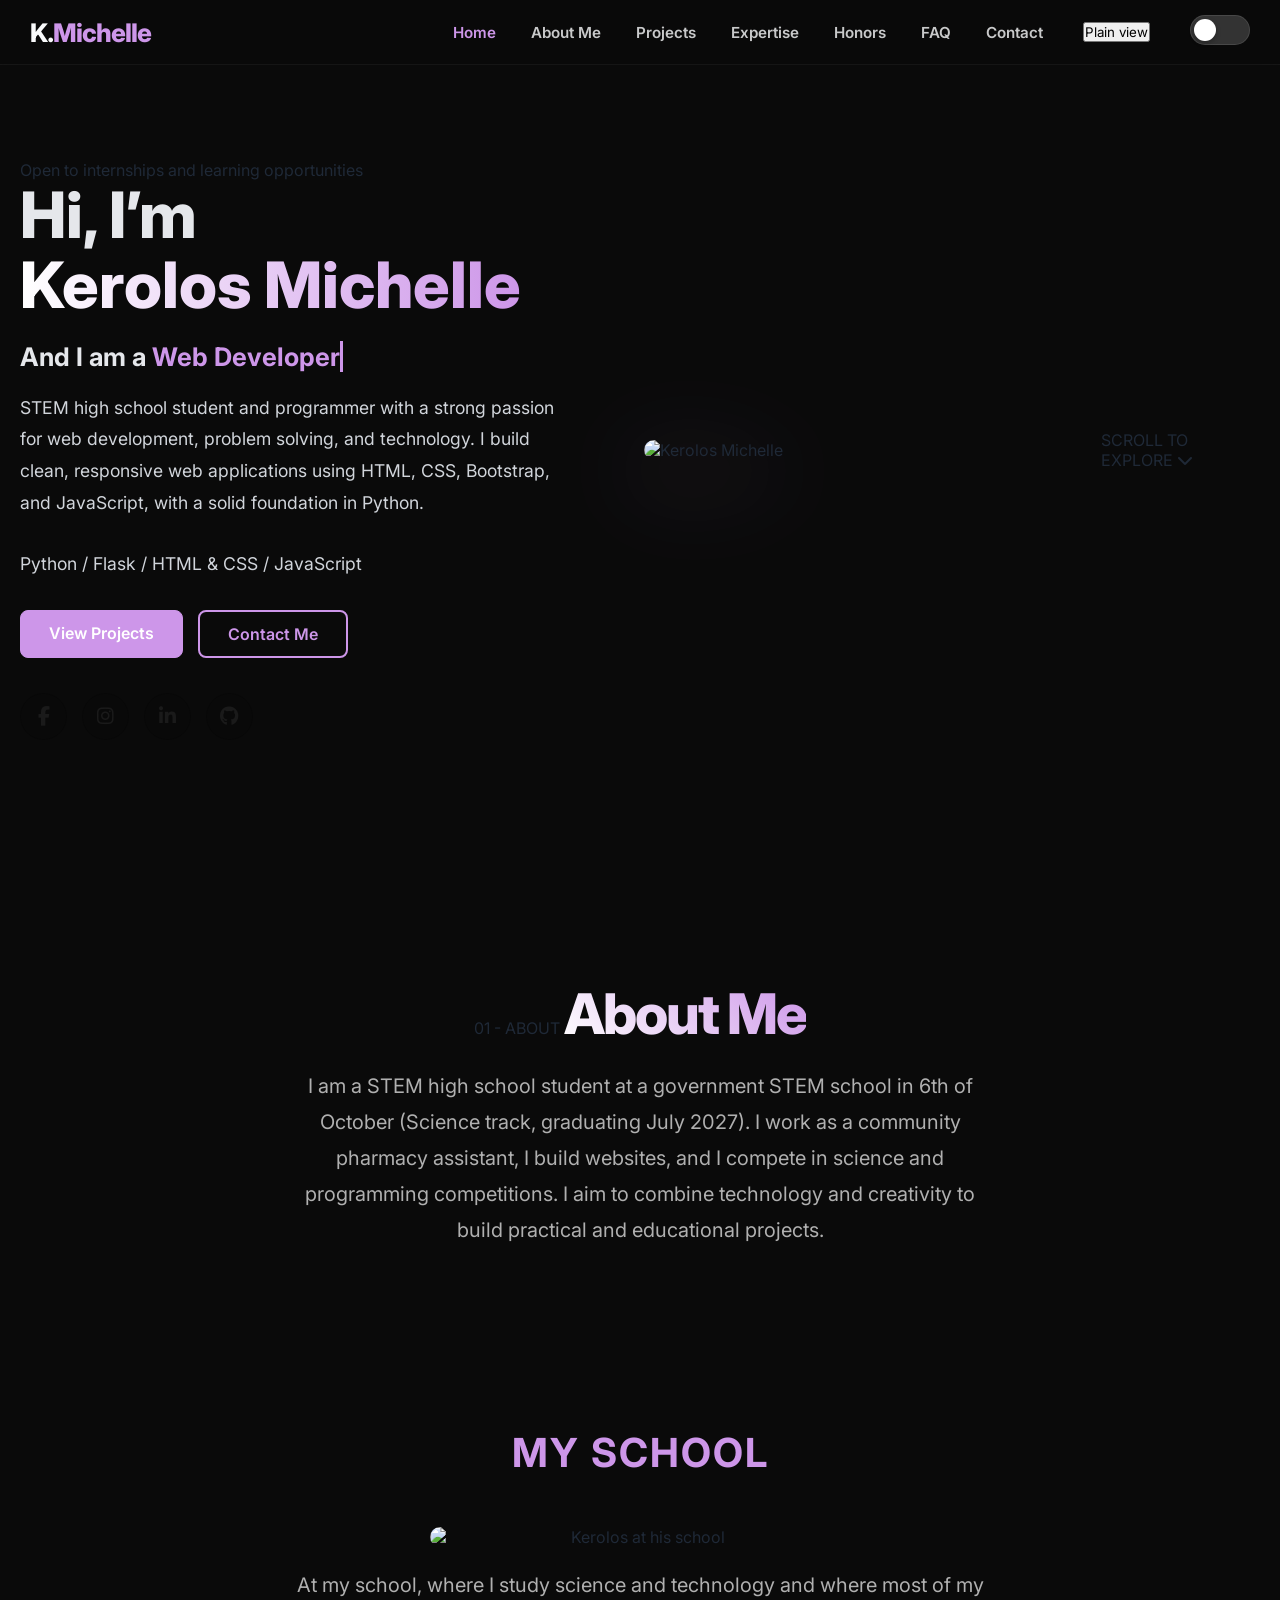
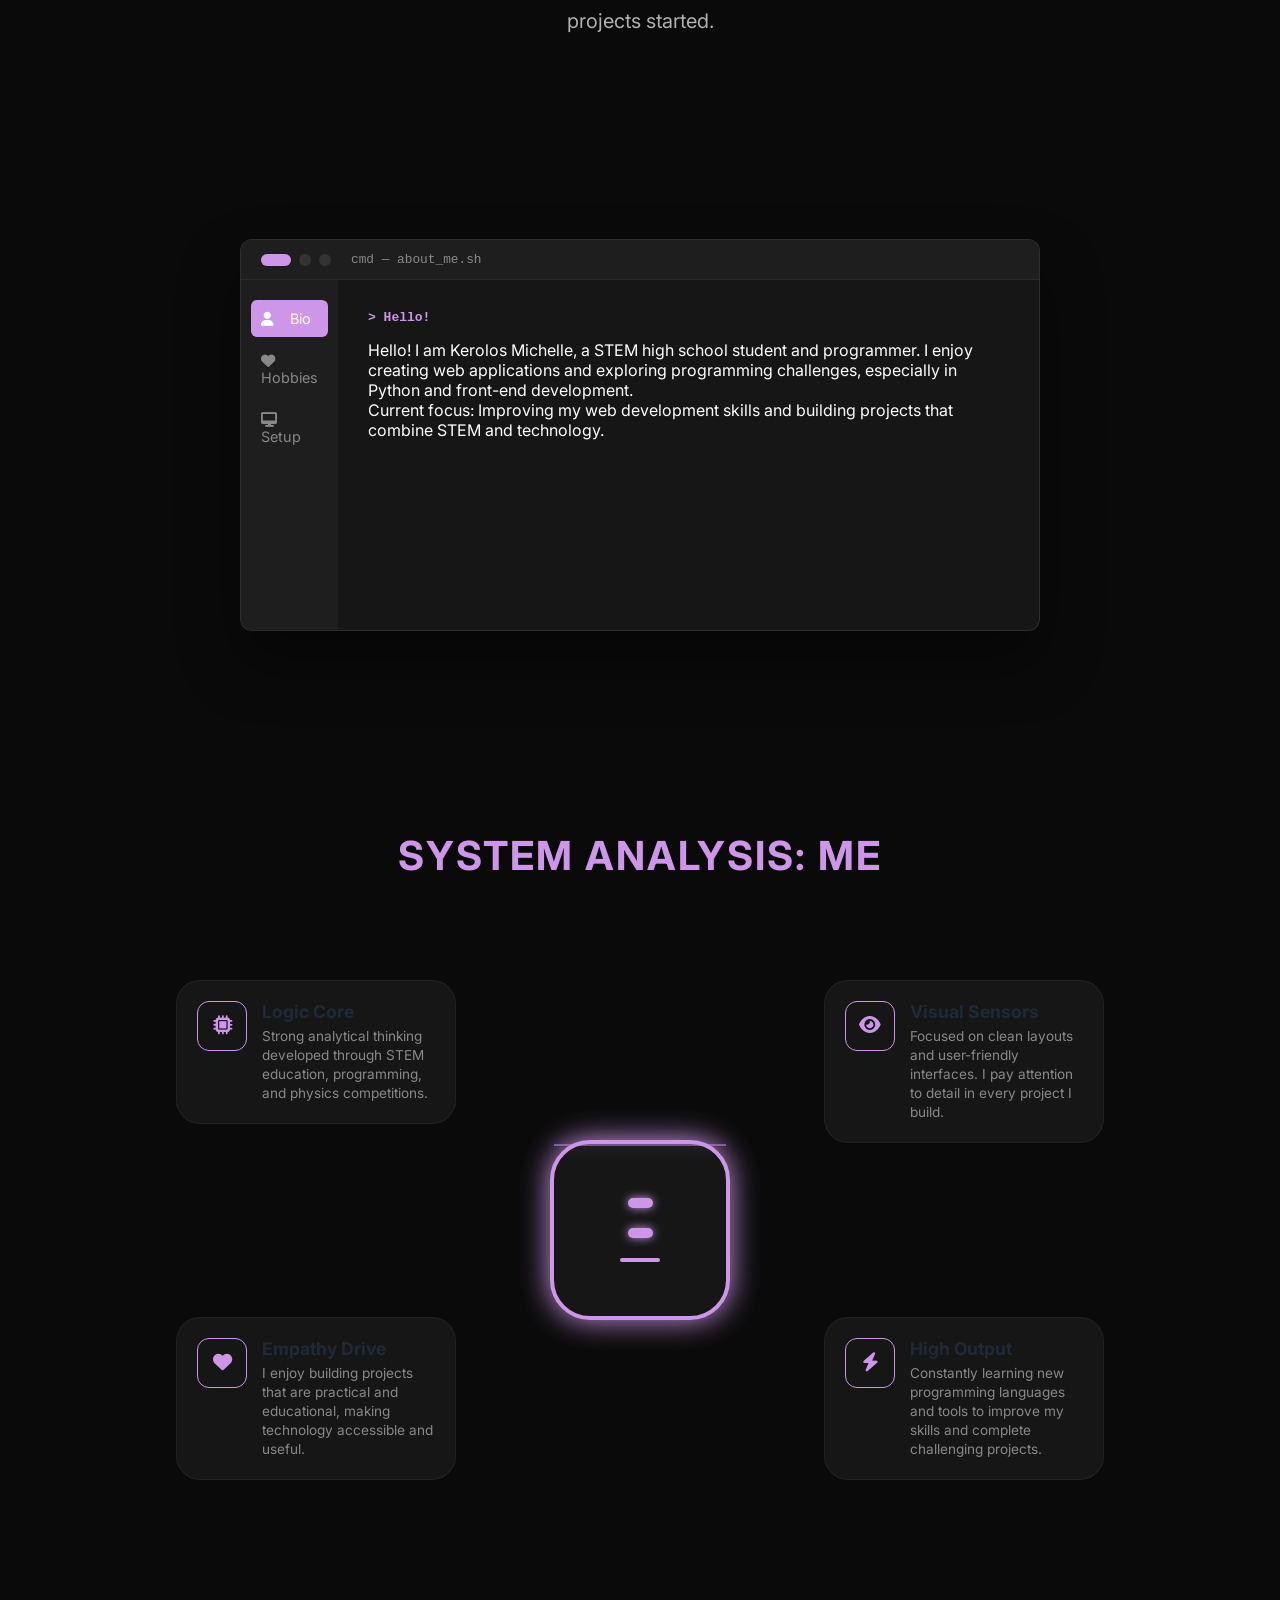
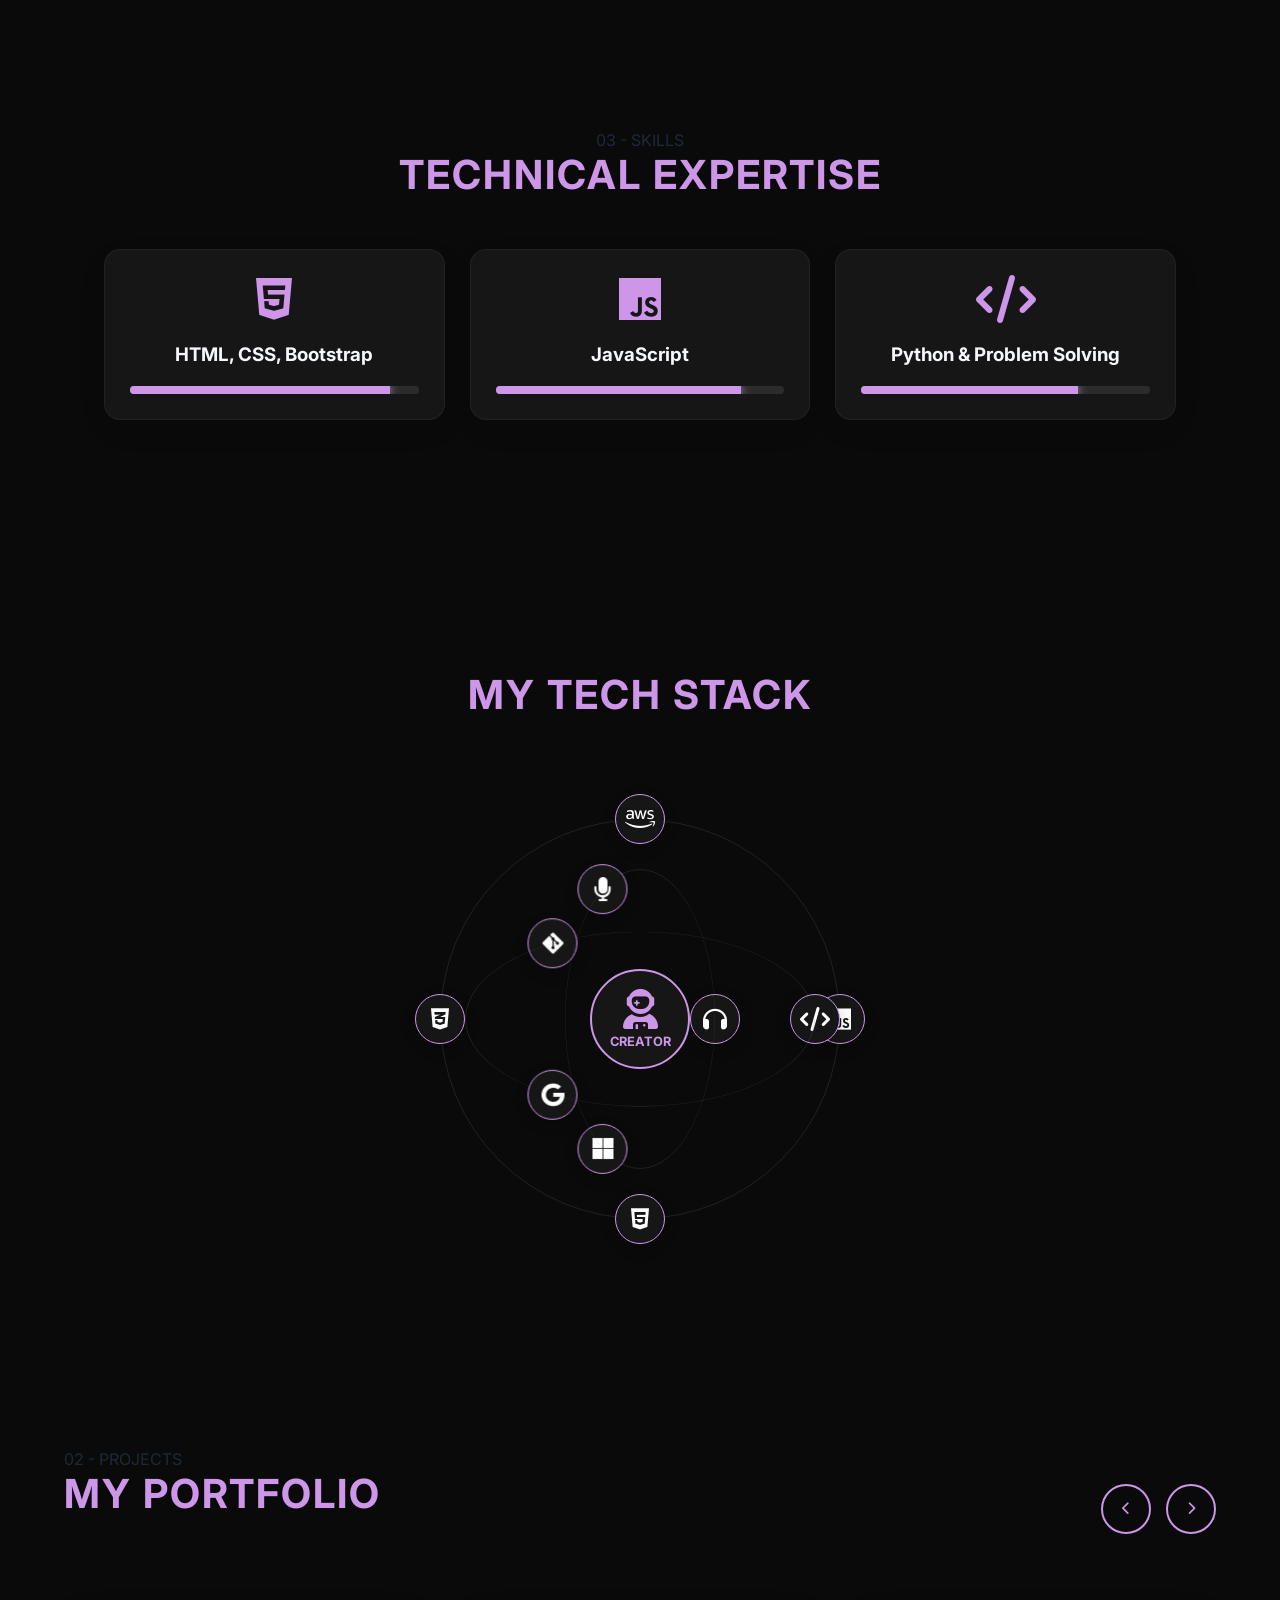
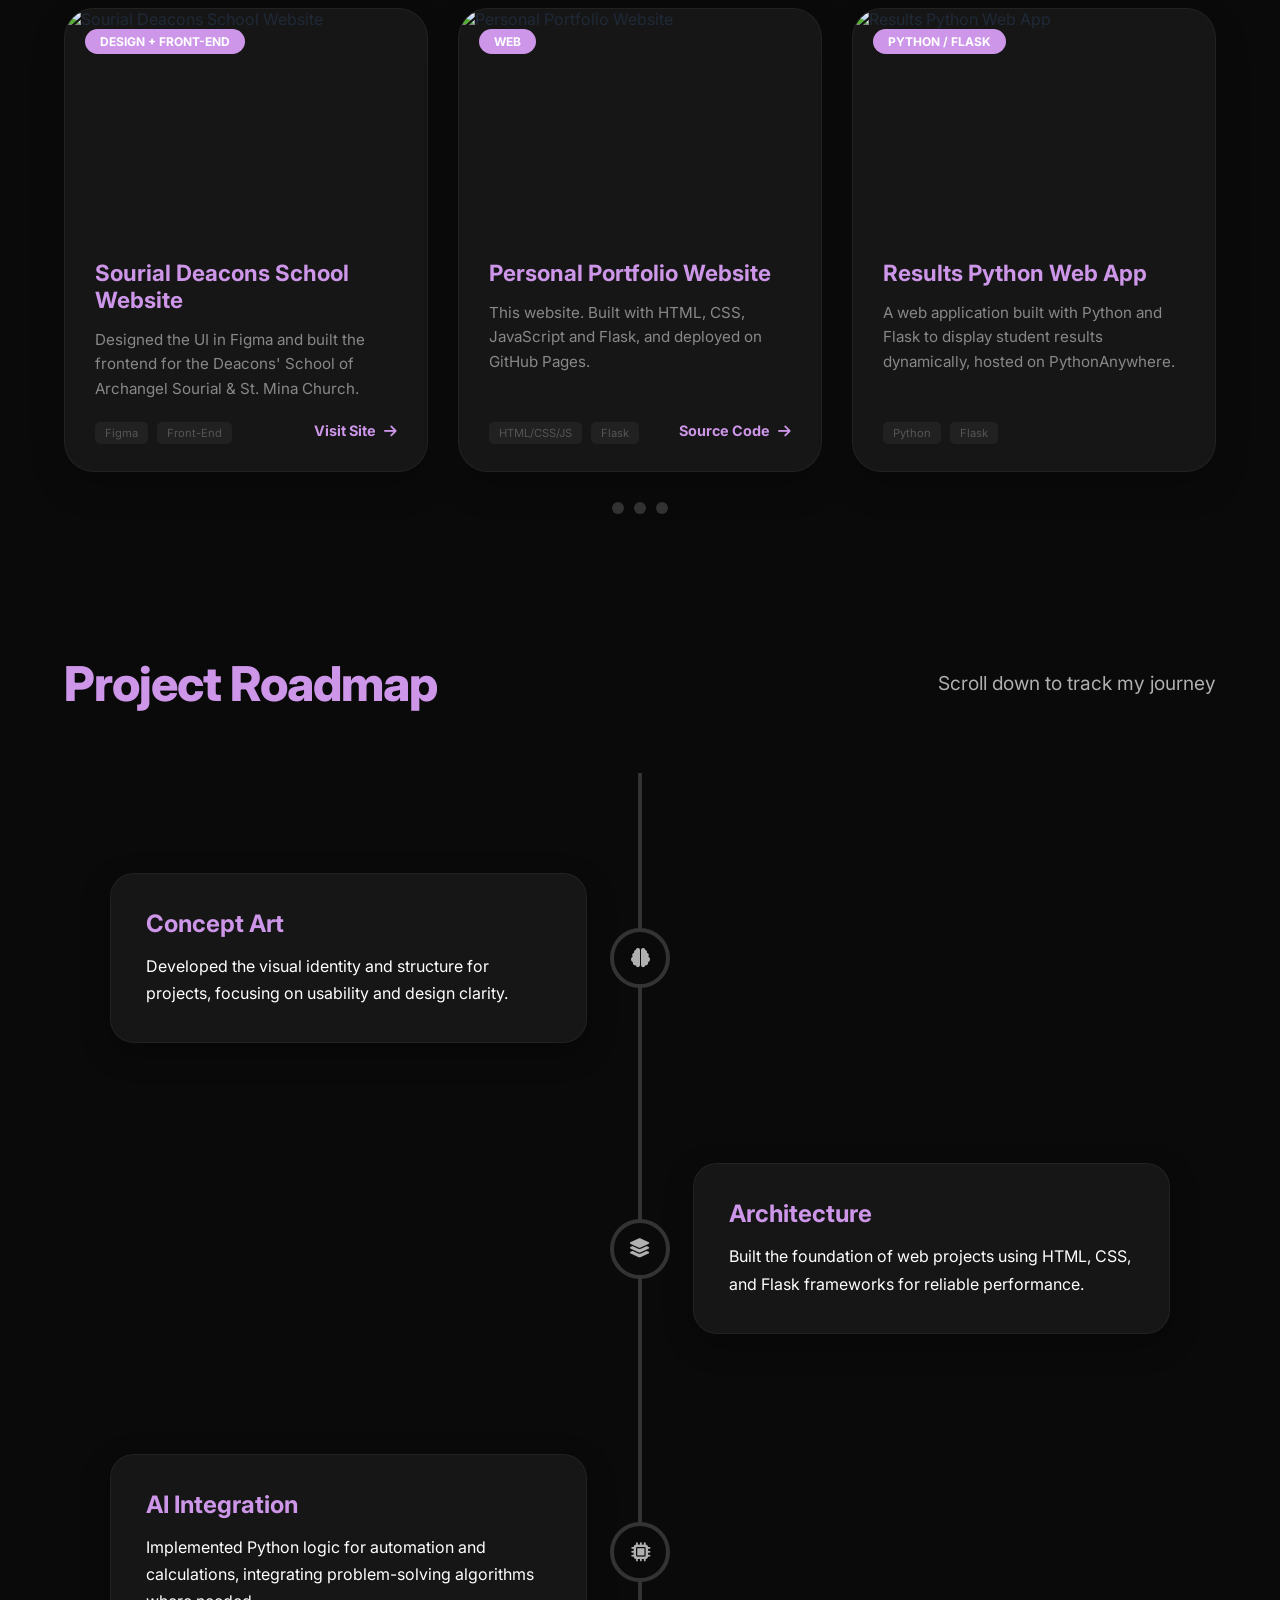
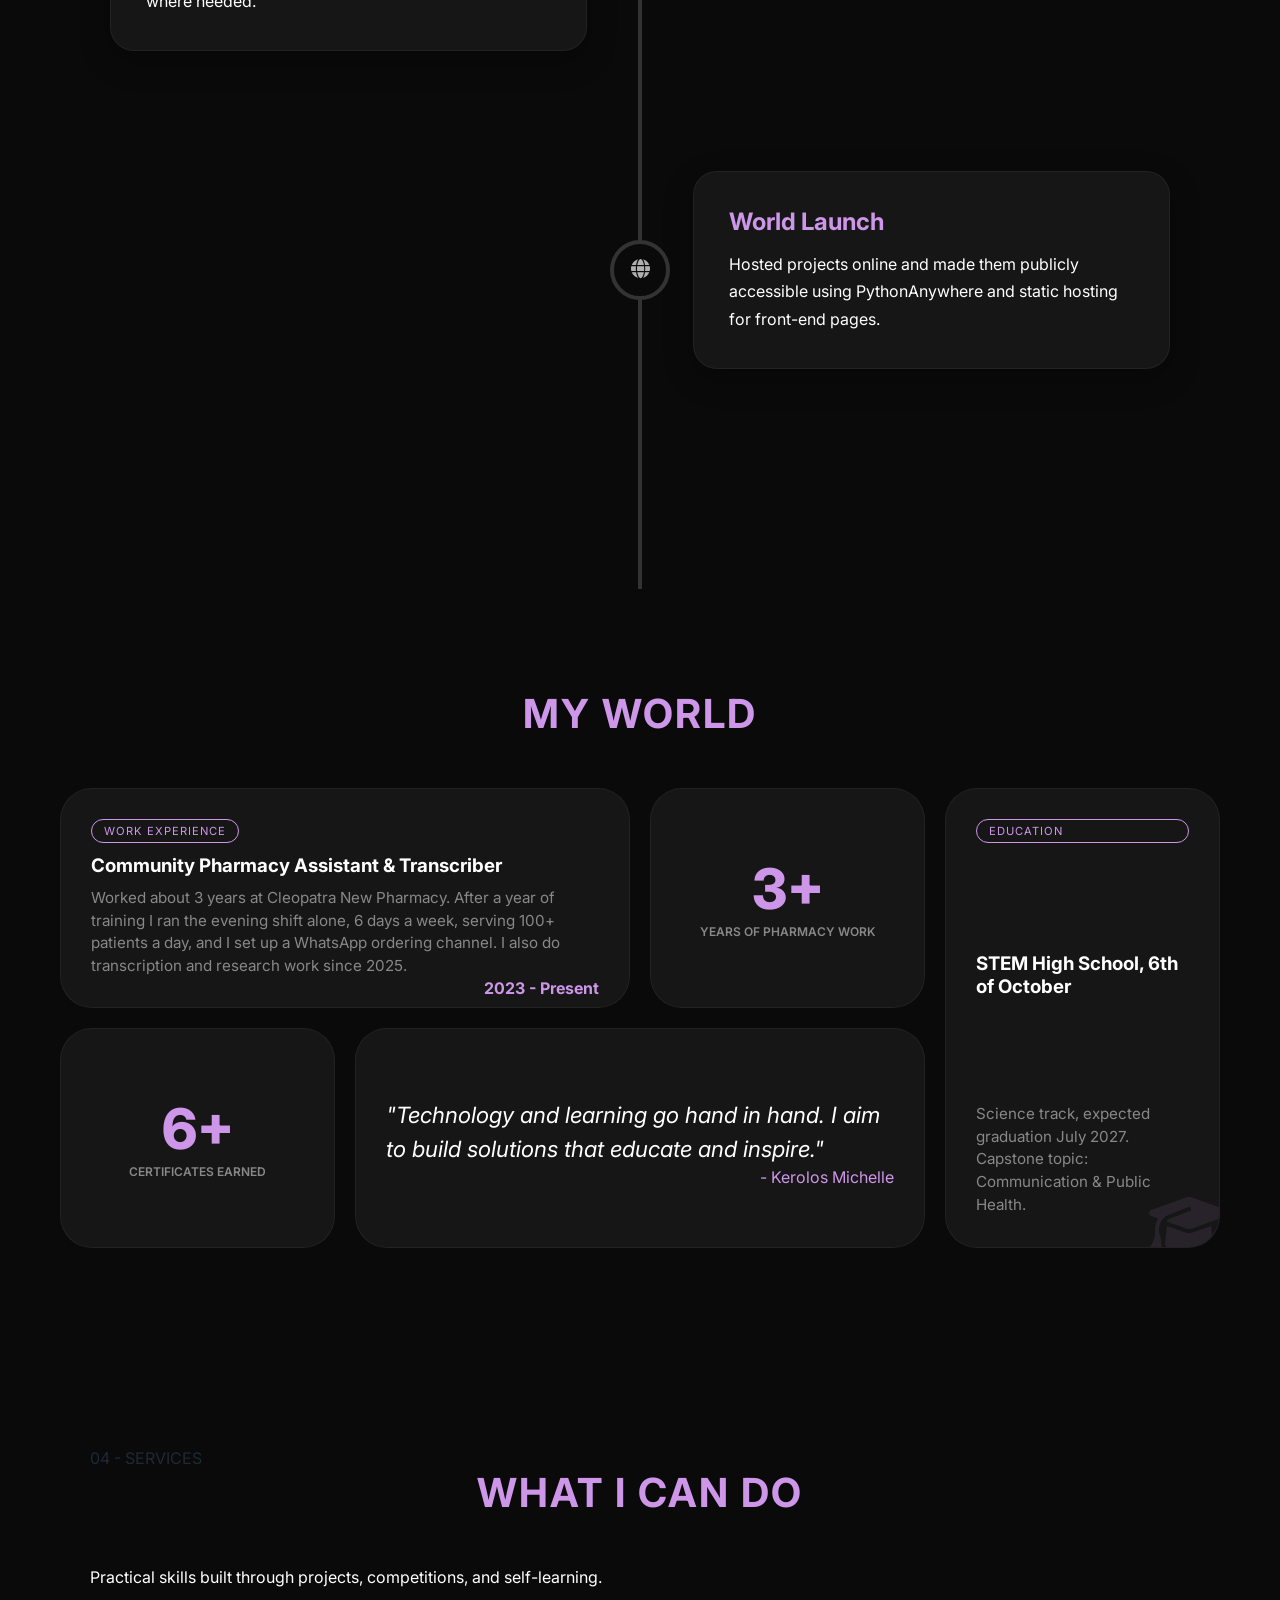
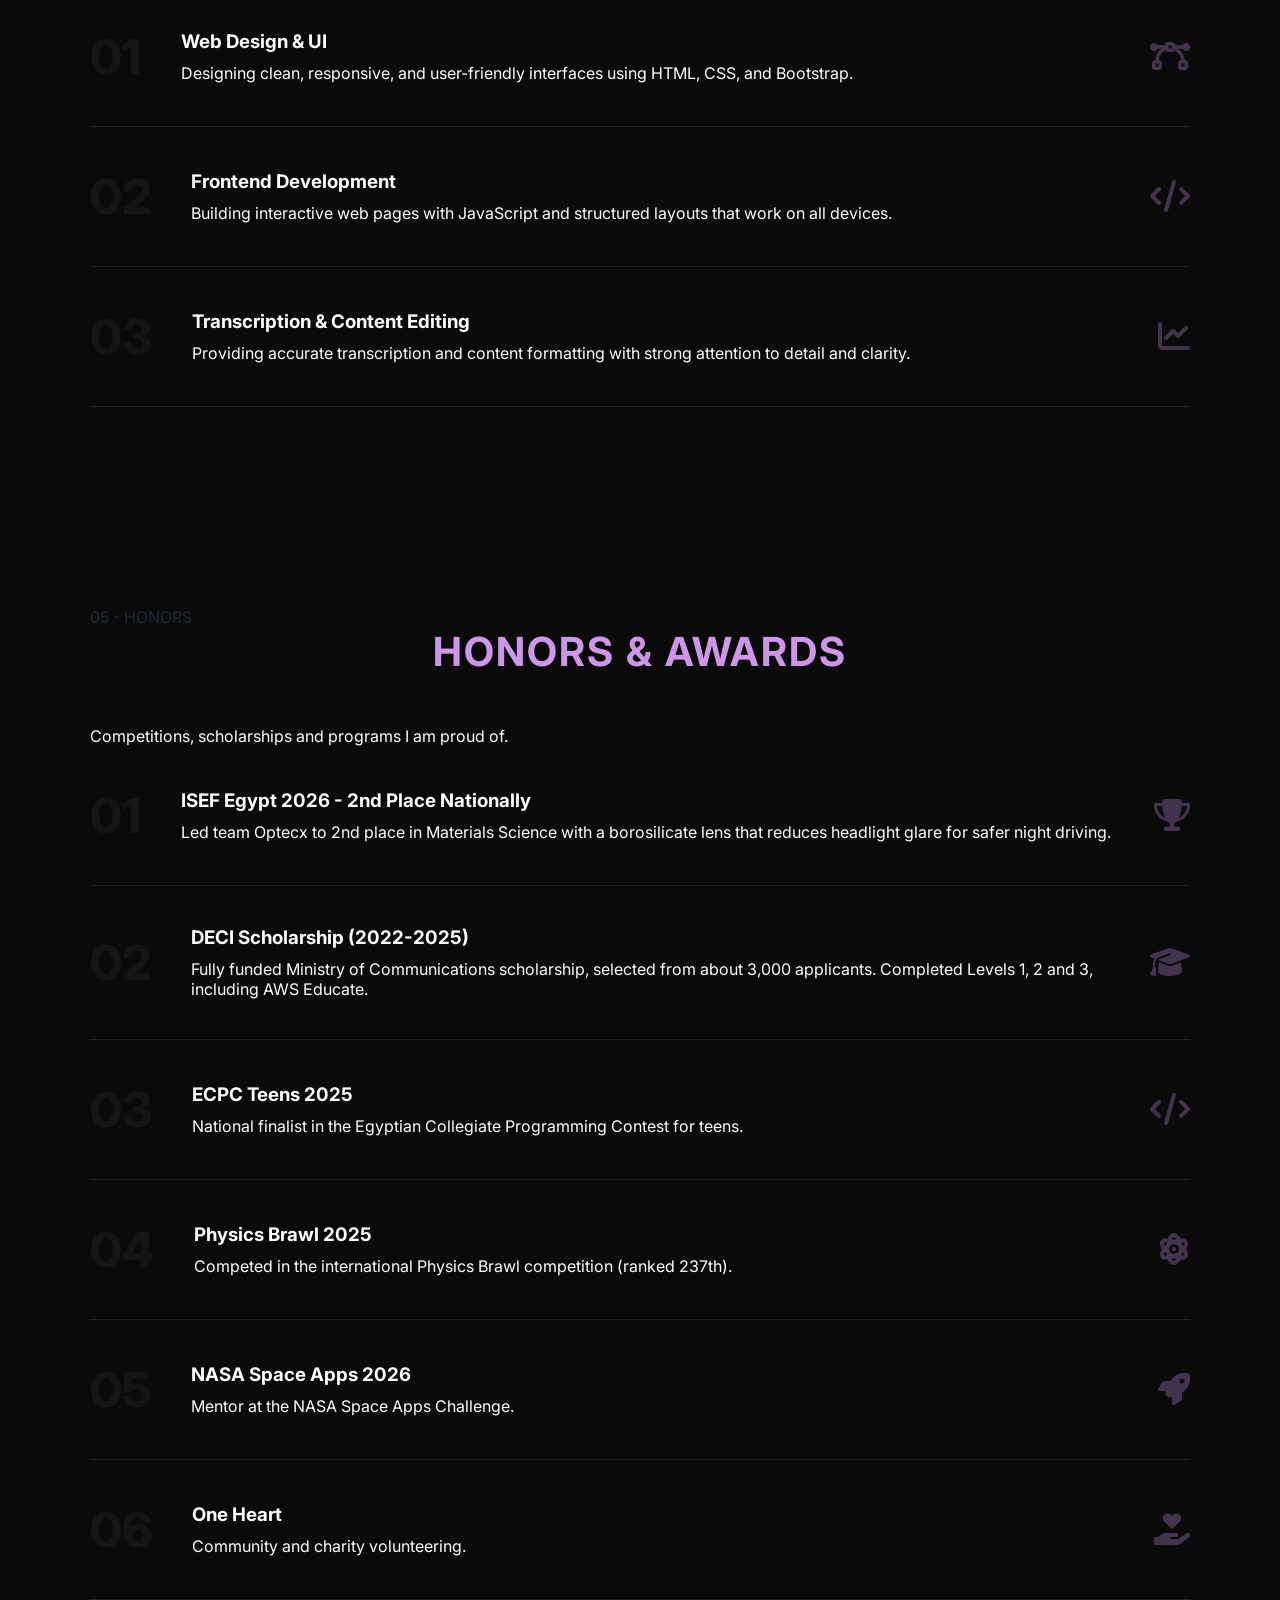
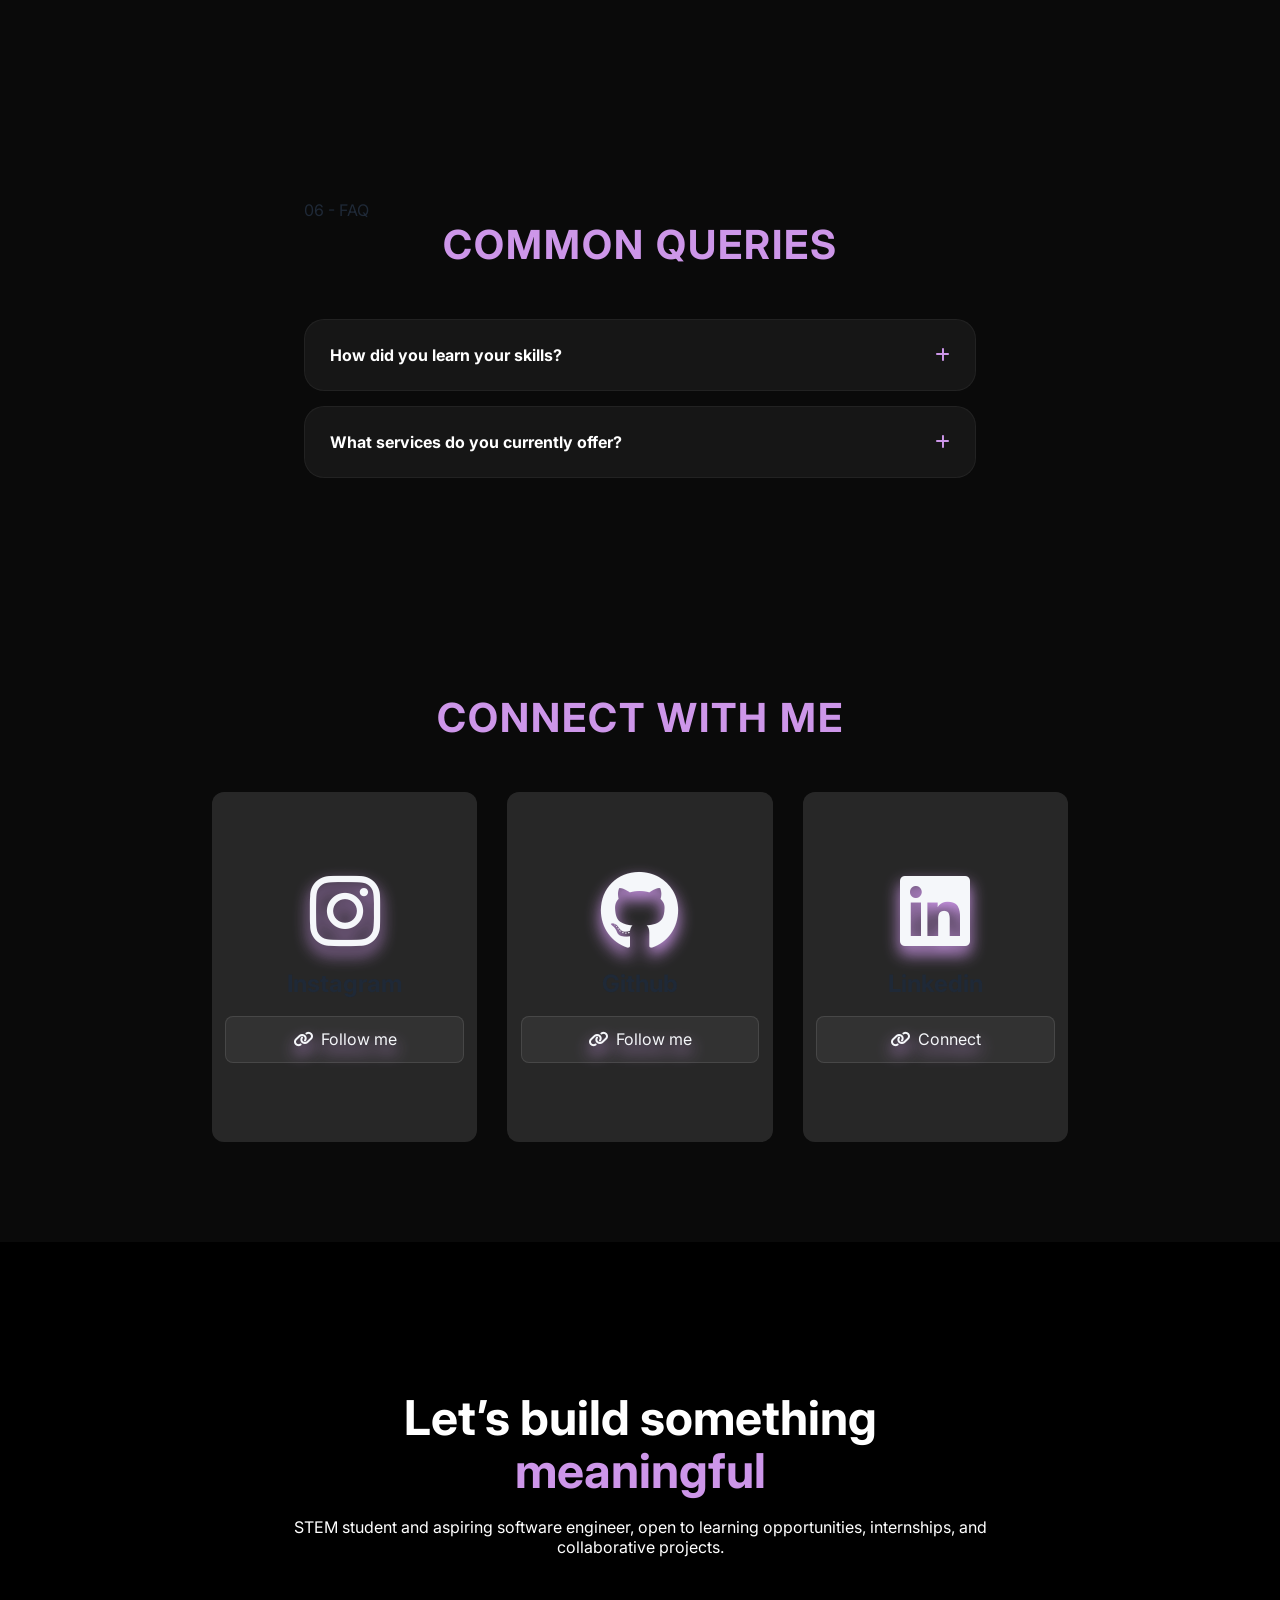
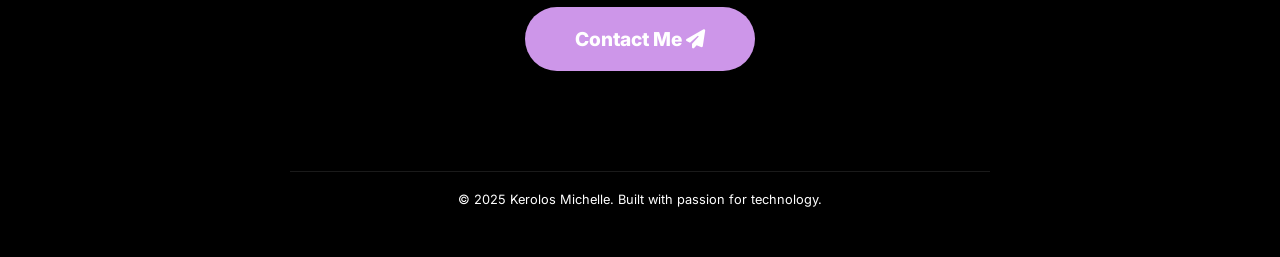
==== commit c80acf72: "Revise main.html for content updates and new sections Updated the main HTML file to replace 'Testimo" ====
--- a/main.html
+++ b/main.html
@@ -32,11 +32,12 @@
                 <li><a href="#about">About Me</a></li>
                 <li><a href="#portfolio">Projects</a></li>
                 <li><a href="#expertise">Expertise</a></li>
-                <li><a href="#testimonials">Testimonials</a></li>
+                <li><a href="#honors">Honors</a></li>
                 <li><a href="#faq">FAQ</a></li>
                 <li><a href="#contact">Contact</a></li>
             </ul>
 
+            <button id="plain-toggle" class="plain-toggle" type="button" title="Plain quick view">Plain view</button>
             <div class="theme-switch-wrapper">
                 <label class="theme-switch" for="checkbox">
                     <input type="checkbox" id="checkbox" />
@@ -57,6 +58,7 @@
 <section class="hero">
     <div class="hero-container">
         <div class="hero-text" data-aos="fade-right">
+            <span class="status-pill"><span class="status-dot"></span> Open to internships and learning opportunities</span>
             <h1>Hi, I’m <br><span>Kerolos Michelle</span></h1>
 
             <h2 class="role">
@@ -67,8 +69,10 @@
 STEM high school student and programmer with a strong passion for web development, problem solving, and technology. I build clean, responsive web applications using HTML, CSS, Bootstrap, and JavaScript, with a solid foundation in Python.
             </p>
 
+            <p class="core-stack">Python <span>/</span> Flask <span>/</span> HTML &amp; CSS <span>/</span> JavaScript</p>
+
             <div class="hero-buttons">
-                <a href="#projects" class="btn-primary">View Projects</a>
+                <a href="#portfolio" class="btn-primary">View Projects</a>
                 <a href="#contact" class="btn-secondary">Contact Me</a>
             </div>
 
@@ -89,15 +93,23 @@
         </div>
 
         <div class="hero-image" data-aos="fade-left">
-            <img src="static/images/landing-image.png" alt="Profile">
-        </div>
-    </div>
+            <img src="static/images/profile.jpg" alt="Kerolos Michelle">
+        </div>
+    </div>
+    <a href="#about" class="scroll-cue" aria-label="Scroll to explore">SCROLL TO EXPLORE <i class="fas fa-chevron-down"></i></a>
 </section>
 <section id="about" class="section" data-aos="fade-up">
+    <span class="sec-kicker">01 - ABOUT</span>
     <h2>About Me</h2>
     <p class="section-text">
-        I am a STEM high school student with a strong academic background and a passion for programming, web development, and problem-solving. I aim to combine technology and creativity to build practical and educational projects.
+        I am a STEM high school student at a government STEM school in 6th of October (Science track, graduating July 2027). I work as a community pharmacy assistant, I build websites, and I compete in science and programming competitions. I aim to combine technology and creativity to build practical and educational projects.
     </p>
+</section>
+
+<section class="section" id="school" data-aos="fade-up" style="text-align:center;">
+    <h2 class="section-title">My School</h2>
+    <img src="static/images/school.jpg" alt="Kerolos at his school" style="max-width:420px;width:100%;border-radius:20px;margin:20px auto;display:block;">
+    <p class="section-text">At my school, where I study science and technology and where most of my projects started.</p>
 </section>
 
 <section class="os-section">
@@ -206,7 +218,8 @@
     </div>
 </section>
 
-<section class="skills-section">
+<section class="skills-section" data-aos="fade-up">
+    <span class="sec-kicker">03 - SKILLS</span>
     <h2 class="section-title">Technical Expertise</h2>
     <div class="skills-grid">
         <div class="skill-card">
@@ -266,9 +279,10 @@
     </div>
 </section>
 
-<section class="portfolio-section" id="portfolio">
+<section class="portfolio-section" id="portfolio" data-aos="fade-up">
     <div class="portfolio-header">
-        <h2 class="section-title">My Portfolio</h2>
+        <div><span class="sec-kicker">02 - PROJECTS</span>
+        <h2 class="section-title">My Portfolio</h2></div>
         <div class="slider-controls">
             <button class="control-btn prev" onclick="moveSlider(-1)"><i class="fas fa-chevron-left"></i></button>
             <button class="control-btn next" onclick="moveSlider(1)"><i class="fas fa-chevron-right"></i></button>
@@ -280,28 +294,47 @@
             <div class="slide-item">
                 <div class="portfolio-card">
                     <div class="card-image">
-                        <img src="https://images.unsplash.com/photo-1614850523459-c2f4c699c52e?auto=format&fit=crop&q=80&w=600" alt="Work 1">
-                        <div class="badge">Front-End</div>
+                        <img src="https://images.unsplash.com/photo-1614850523459-c2f4c699c52e?auto=format&fit=crop&q=80&w=600" alt="Sourial Deacons School Website">
+                        <div class="badge">Design + Front-End</div>
                     </div>
                     <div class="card-body">
-                        <h3>Marketing Website</h3>
-                        <p>A responsive marketing website built with HTML, CSS, and Bootstrap, showcasing design skills and interactivity.</p>
+                        <h3>Sourial Deacons School Website</h3>
+                        <p>Designed the UI in Figma and built the frontend for the Deacons' School of Archangel Sourial &amp; St. Mina Church.</p>
                         <div class="card-footer">
                             <div class="tech-stack">
-                                <span>HTML5</span>
-                                <span>Bootstrap</span> 
+                                <span>Figma</span>
+                                <span>Front-End</span>
                             </div>
-                            <a href="#" class="view-link">Case Study <i class="fas fa-arrow-right"></i></a>
+                            <a href="https://sourialdeacons.com" class="view-link" target="_blank">Visit Site <i class="fas fa-arrow-right"></i></a>
                         </div>
                     </div>
                 </div>
             </div>
 
-            <!-- Work 2 -->
             <div class="slide-item">
                 <div class="portfolio-card">
                     <div class="card-image">
-                        <img src="https://images.unsplash.com/photo-1550745165-9bc0b252726f?auto=format&fit=crop&q=80&w=600" alt="Results Python Web App">
+                        <img src="https://images.unsplash.com/photo-1550745165-9bc0b252726f?auto=format&fit=crop&q=80&w=600" alt="Personal Portfolio Website">
+                        <div class="badge">Web</div>
+                    </div>
+                    <div class="card-body">
+                        <h3>Personal Portfolio Website</h3>
+                        <p>This website. Built with HTML, CSS, JavaScript and Flask, and deployed on GitHub Pages.</p>
+                        <div class="card-footer">
+                            <div class="tech-stack">
+                                <span>HTML/CSS/JS</span>
+                                <span>Flask</span>
+                            </div>
+                            <a href="https://github.com/kerolosmichelle/Kero_CV_website" class="view-link" target="_blank">Source Code <i class="fas fa-arrow-right"></i></a>
+                        </div>
+                    </div>
+                </div>
+            </div>
+
+            <div class="slide-item">
+                <div class="portfolio-card">
+                    <div class="card-image">
+                        <img src="https://images.unsplash.com/photo-1460925895917-afdab827c52f?auto=format&fit=crop&q=80&w=600" alt="Results Python Web App">
                         <div class="badge">Python / Flask</div>
                     </div>
                     <div class="card-body">
@@ -312,82 +345,18 @@
                                 <span>Python</span>
                                 <span>Flask</span>
                             </div>
-                            <a href="#" class="view-link">Case Study <i class="fas fa-arrow-right"></i></a>
                         </div>
                     </div>
                 </div>
             </div>
-
-            <!-- Work 3 -->
-            <div class="slide-item">
-                <div class="portfolio-card">
-                    <div class="card-image">
-                        <img src="https://images.unsplash.com/photo-1460925895917-afdab827c52f?auto=format&fit=crop&q=80&w=600" alt="Simple iPhone Store">
-                        <div class="badge">E-Commerce</div>
-                    </div>
-                    <div class="card-body">
-                        <h3>Simple iPhone Store</h3>
-                        <p>A front-end e-commerce page showcasing products using HTML, CSS, and JavaScript with smooth animations.</p>
-                        <div class="card-footer">
-                            <div class="tech-stack">
-                                <span>HTML</span>
-                                <span>JavaScript</span>
-                            </div>
-                            <a href="#" class="view-link">Case Study <i class="fas fa-arrow-right"></i></a>
-                        </div>
-                    </div>
-                </div>
-            </div>
-
-            <!-- Work 4 -->
-            <div class="slide-item">
-                <div class="portfolio-card">
-                    <div class="card-image">
-                        <img src="https://images.unsplash.com/photo-1460925895917-afdab827c52f?auto=format&fit=crop&q=80&w=600" alt="JavaScript Calculator">
-                        <div class="badge">JS App</div>
-                    </div>
-                    <div class="card-body">
-                        <h3>JavaScript Calculator</h3>
-                        <p>A functional calculator web app built using HTML, CSS, and vanilla JavaScript to demonstrate interactivity and logic.</p>
-                        <div class="card-footer">
-                            <div class="tech-stack">
-                                <span>HTML</span>
-                                <span>CSS</span>
-                            </div>
-                            <a href="#" class="view-link">Case Study <i class="fas fa-arrow-right"></i></a>
-                        </div>
-                    </div>
-                </div>
-            </div>
-
-            <!-- Work 5 -->
-            <div class="slide-item">
-                <div class="portfolio-card">
-                    <div class="card-image">
-                        <img src="https://images.unsplash.com/photo-1460925895917-afdab827c52f?auto=format&fit=crop&q=80&w=600" alt="Blog Page">
-                        <div class="badge">Front-End</div>
-                    </div>
-                    <div class="card-body">
-                        <h3>Blog Page</h3>
-                        <p>A clean and responsive blog template showcasing content layout and styling using HTML, CSS, and Bootstrap.</p>
-                        <div class="card-footer">
-                            <div class="tech-stack">
-                                <span>HTML</span>
-                                <span>Bootstrap</span>
-                            </div>
-                            <a href="#" class="view-link">Case Study <i class="fas fa-arrow-right"></i></a>
-                        </div>
-                    </div>
-                </div>
-            </div>
         </div>
     </div>
     <div class="slider-dots" id="sliderDots"></div>
 </section>
 
-<header class="roadmap-header">
+<header class="roadmap-header" data-aos="fade-up">
     <h1>Project Roadmap</h1>
-    <p>Scroll down to track our journey through time</p>
+    <p>Scroll down to track my journey</p>
 </header>
 
 <div class="timeline-container" id="timelineSec">
@@ -427,34 +396,34 @@
     </div>
 </div>
 
-<section class="bento-section">
+<section class="bento-section" data-aos="fade-up">
     <h2 class="section-title">My World</h2>
     <div class="bento-grid">
         <div class="bento-item exp-box">
             <span class="bento-tag">Work Experience</span>
-            <h3>Student Developer & Transcriber</h3>
-            <p>Built multiple educational and portfolio projects, sharing knowledge through YSJ blog posts and tutorials. Also, Working at Pharma Company for Transcribe audios whoch are for customer`s feedbacks on medical Products.</p>
-            <div class="bento-footer">2022 - Present</div>
+            <h3>Community Pharmacy Assistant & Transcriber</h3>
+            <p>Worked about 3 years at Cleopatra New Pharmacy. After a year of training I ran the evening shift alone, 6 days a week, serving 100+ patients a day, and I set up a WhatsApp ordering channel. I also do transcription and research work since 2025.</p>
+            <div class="bento-footer">2023 - Present</div>
         </div>
 
         <div class="bento-item stat-box">
             <div class="stat-content">
-                <h2 class="counter" data-target="30">0</h2>
-                <p>Projects Completed</p>
+                <h2 class="counter" data-target="3">0</h2>
+                <p>Years of Pharmacy Work</p>
             </div>
         </div>
 
         <div class="bento-item edu-box">
             <span class="bento-tag">Education</span>
-            <h3>STEM High School</h3>
-            <p>Excellence in Science, Technology, and English, GPA: 3.8 / 4.0</p>
+            <h3>STEM High School, 6th of October</h3>
+            <p>Science track, expected graduation July 2027. Capstone topic: Communication &amp; Public Health.</p>
             <i class="fas fa-graduation-cap bento-icon"></i>
         </div>
 
         <div class="bento-item stat-box">
             <div class="stat-content">
                 <h2 class="counter" data-target="6">0</h2>
-                <p>Companies Certificates.</p>
+                <p>Certificates Earned</p>
             </div>
         </div>
 
@@ -465,9 +434,10 @@
     </div>
 </section>
 
-<section class="expertise-section" id="expertise">
+<section class="expertise-section" id="expertise" data-aos="fade-up">
     <div class="expertise-container">
         <div class="exp-header">
+            <span class="sec-kicker">04 - SERVICES</span>
             <h2 class="section-title">What I Can Do</h2>
             <p>Practical skills built through projects, competitions, and self-learning.</p>
         </div>
@@ -500,35 +470,68 @@
     </div>
 </section>
 
-<section class="testimonial-section" id="testimonials">
-    <h2 class="section-title">Wall of Praise</h2>
-    <div class="testimonial-grid">
-        <div class="test-card">
-            <div class="quote-icon"><i class="fas fa-quote-left"></i></div>
-            <p>"Kerolos is highly committed and detail-oriented. His transcription work is accurate, well-structured, and always delivered on time."</p>
-            <div class="user-info">
-                <img src="https://i.pravatar.cc/150?u=1" alt="User">
-                <div>
-                    <h4>YSJ Platform Team</h4>
-                    <span>Content & Media</span>
-                </div>
-            </div>
-        </div>
-        <div class="test-card">
-            <div class="quote-icon"><i class="fas fa-quote-left"></i></div>
-            <p>"A motivated STEM student with strong programming fundamentals. His web projects show clarity, logic, and continuous improvement."</p>
-            <div class="user-info">
-                <img src="https://i.pravatar.cc/150?u=2" alt="User">
-                <div>
-                    <h4>STEM Mentor</h4>
-                    <span>Academic Guidance</span>
-                </div>
-            </div>
-        </div>
-    </div>
-</section>
-
-<section class="faq-section" id="faq">
+<section class="expertise-section" id="honors" data-aos="fade-up">
+    <div class="expertise-container">
+        <div class="exp-header">
+            <span class="sec-kicker">05 - HONORS</span>
+            <h2 class="section-title">Honors &amp; Awards</h2>
+            <p>Competitions, scholarships and programs I am proud of.</p>
+        </div>
+        <div class="exp-list">
+            <div class="exp-item">
+                <span class="exp-num">01</span>
+                <div class="exp-text">
+                    <h3>ISEF Egypt 2026 - 2nd Place Nationally</h3>
+                    <p>Led team Optecx to 2nd place in Materials Science with a borosilicate lens that reduces headlight glare for safer night driving.</p>
+                </div>
+                <i class="fas fa-trophy"></i>
+            </div>
+            <div class="exp-item">
+                <span class="exp-num">02</span>
+                <div class="exp-text">
+                    <h3>DECI Scholarship (2022-2025)</h3>
+                    <p>Fully funded Ministry of Communications scholarship, selected from about 3,000 applicants. Completed Levels 1, 2 and 3, including AWS Educate.</p>
+                </div>
+                <i class="fas fa-graduation-cap"></i>
+            </div>
+            <div class="exp-item">
+                <span class="exp-num">03</span>
+                <div class="exp-text">
+                    <h3>ECPC Teens 2025</h3>
+                    <p>National finalist in the Egyptian Collegiate Programming Contest for teens.</p>
+                </div>
+                <i class="fas fa-code"></i>
+            </div>
+            <div class="exp-item">
+                <span class="exp-num">04</span>
+                <div class="exp-text">
+                    <h3>Physics Brawl 2025</h3>
+                    <p>Competed in the international Physics Brawl competition (ranked 237th).</p>
+                </div>
+                <i class="fas fa-atom"></i>
+            </div>
+            <div class="exp-item">
+                <span class="exp-num">05</span>
+                <div class="exp-text">
+                    <h3>NASA Space Apps 2026</h3>
+                    <p>Mentor at the NASA Space Apps Challenge.</p>
+                </div>
+                <i class="fas fa-rocket"></i>
+            </div>
+            <div class="exp-item">
+                <span class="exp-num">06</span>
+                <div class="exp-text">
+                    <h3>One Heart</h3>
+                    <p>Community and charity volunteering.</p>
+                </div>
+                <i class="fas fa-hand-holding-heart"></i>
+            </div>
+        </div>
+    </div>
+</section>
+
+<section class="faq-section" id="faq" data-aos="fade-up">
+    <span class="sec-kicker">06 - FAQ</span>
     <h2 class="section-title">Common Queries</h2>
     <div class="faq-accordion">
         <div class="faq-item">
@@ -552,15 +555,14 @@
     </div>
 </section>
 
-<div class="container" id="contact" style="padding: 100px 0;">
+<div class="container" id="contact" style="padding: 100px 0;" data-aos="fade-up">
     <h2 class="section-title" style="text-align: center;">Connect With Me</h2>
     <div id="cards" style="margin: 0 auto; justify-content: center;">
         <div class="card">
             <div class="card_content">
                 <i class="fa-brands fa-instagram icon-social"></i>
                 <h2>Instagram</h2>
-                <p>Followers : <span>625k</span></p>
-                <a href="#">
+                <a href="https://www.instagram.com/kerolos_michelle/" target="_blank">
                     <i class="fa-solid fa-link"></i>
                     <span class="btn-social">Follow me</span>
                 </a>
@@ -571,8 +573,7 @@
             <div class="card_content">
                 <i class="fa-brands fa-github icon-social"></i>
                 <h2>Github</h2>
-                <p>Followers : <span>150k</span></p>
-                <a href="#">
+                <a href="https://github.com/kerolosmichelle" target="_blank">
                     <i class="fa-solid fa-link "></i>
                     <span class="btn-social">Follow me</span>
                 </a>
@@ -583,8 +584,7 @@
             <div class="card_content">
                 <i class="fa-brands fa-linkedin icon-social"></i>
                 <h2>Linkedin</h2>
-                <p>Connection : <span>100k</span></p>
-                <a href="#">
+                <a href="https://www.linkedin.com/in/kerolos-micheal-71696234b/" target="_blank">
                     <i class="fa-solid fa-link"></i>
                     <span class="btn-social">Connect</span>
                 </a>
@@ -607,7 +607,7 @@
         </p>
 
         <div class="cta-wrapper">
-            <a href="mailto:kerolosmichelle2@gmail.com" class="magnetic-btn">
+            <a href="mailto:kerolosmichelle171@gmail.com" class="magnetic-btn">
                 <span>Contact Me <i class="fas fa-paper-plane"></i></span>
             </a>
         </div>
@@ -622,8 +622,13 @@
 <script src="https://cdn.jsdelivr.net/npm/swiper@10/swiper-bundle.min.js"></script>
 <script src="https://unpkg.com/aos@2.3.1/dist/aos.js"></script>
 <script src="static/js/script.js"></script>
+<script>
+  document.getElementById('plain-toggle').addEventListener('click', function () {
+    var on = document.body.classList.toggle('plain-mode');
+    this.textContent = on ? 'Full view' : 'Plain view';
+  });
+</script>
 <script src="static/js/navbar.js"></script>
-<script src="static/js/typing.js"></script>
 <script src="static/js/social-cards.js"></script>
 <script src="https://cdn.jsdelivr.net/npm/swiper@11/swiper-bundle.min.js"></script>
 
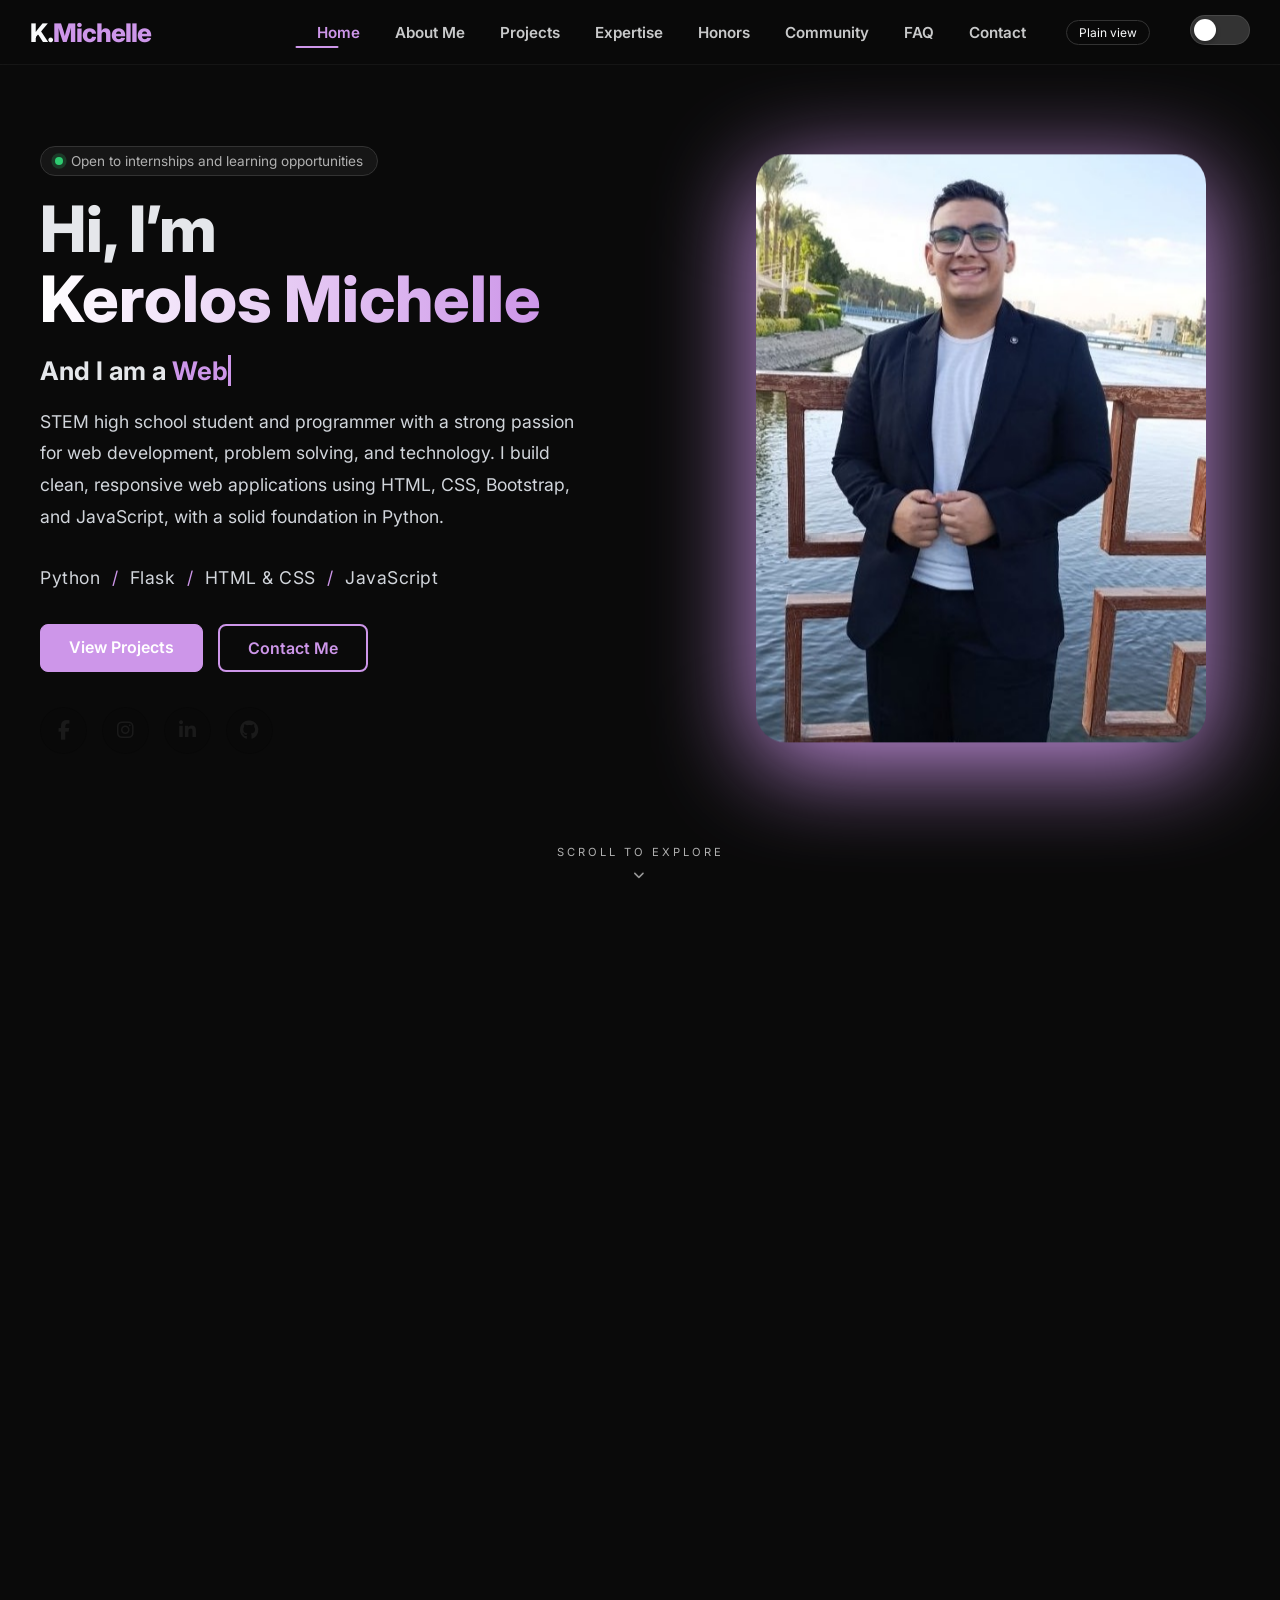
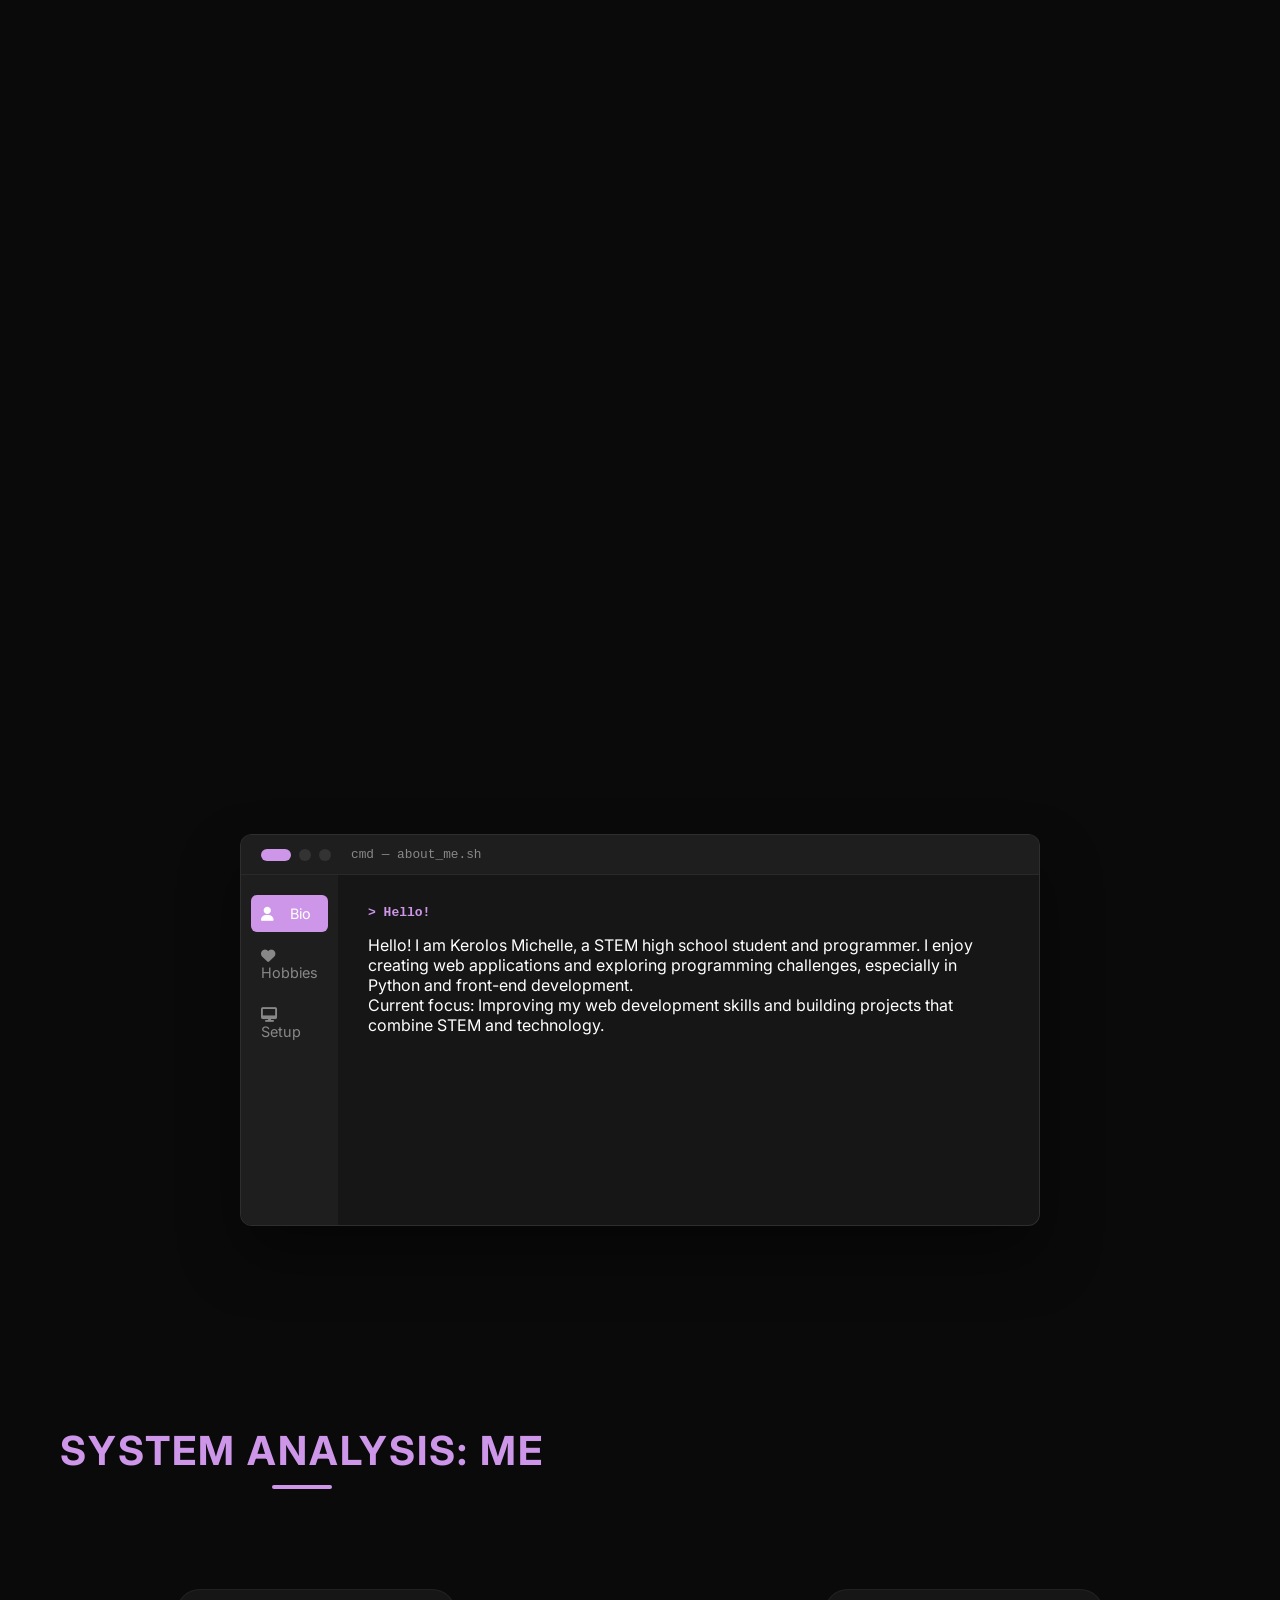
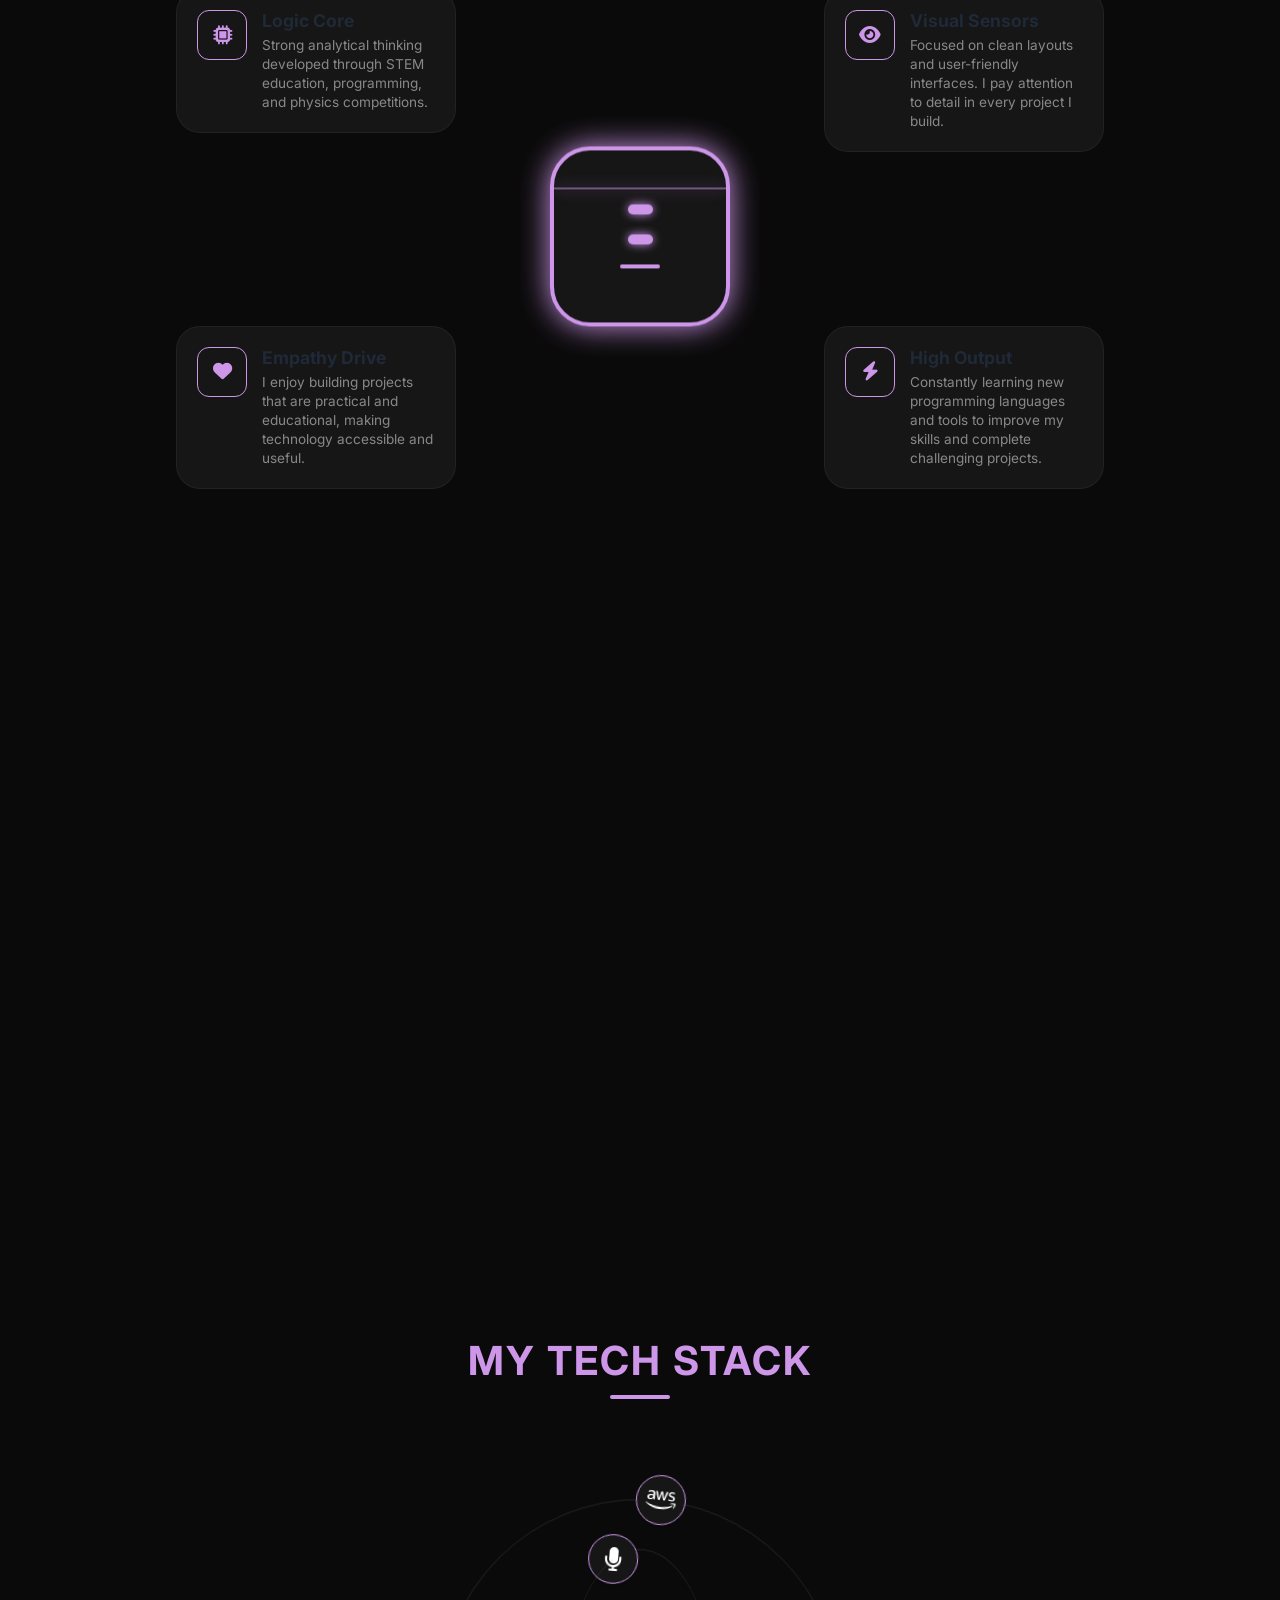
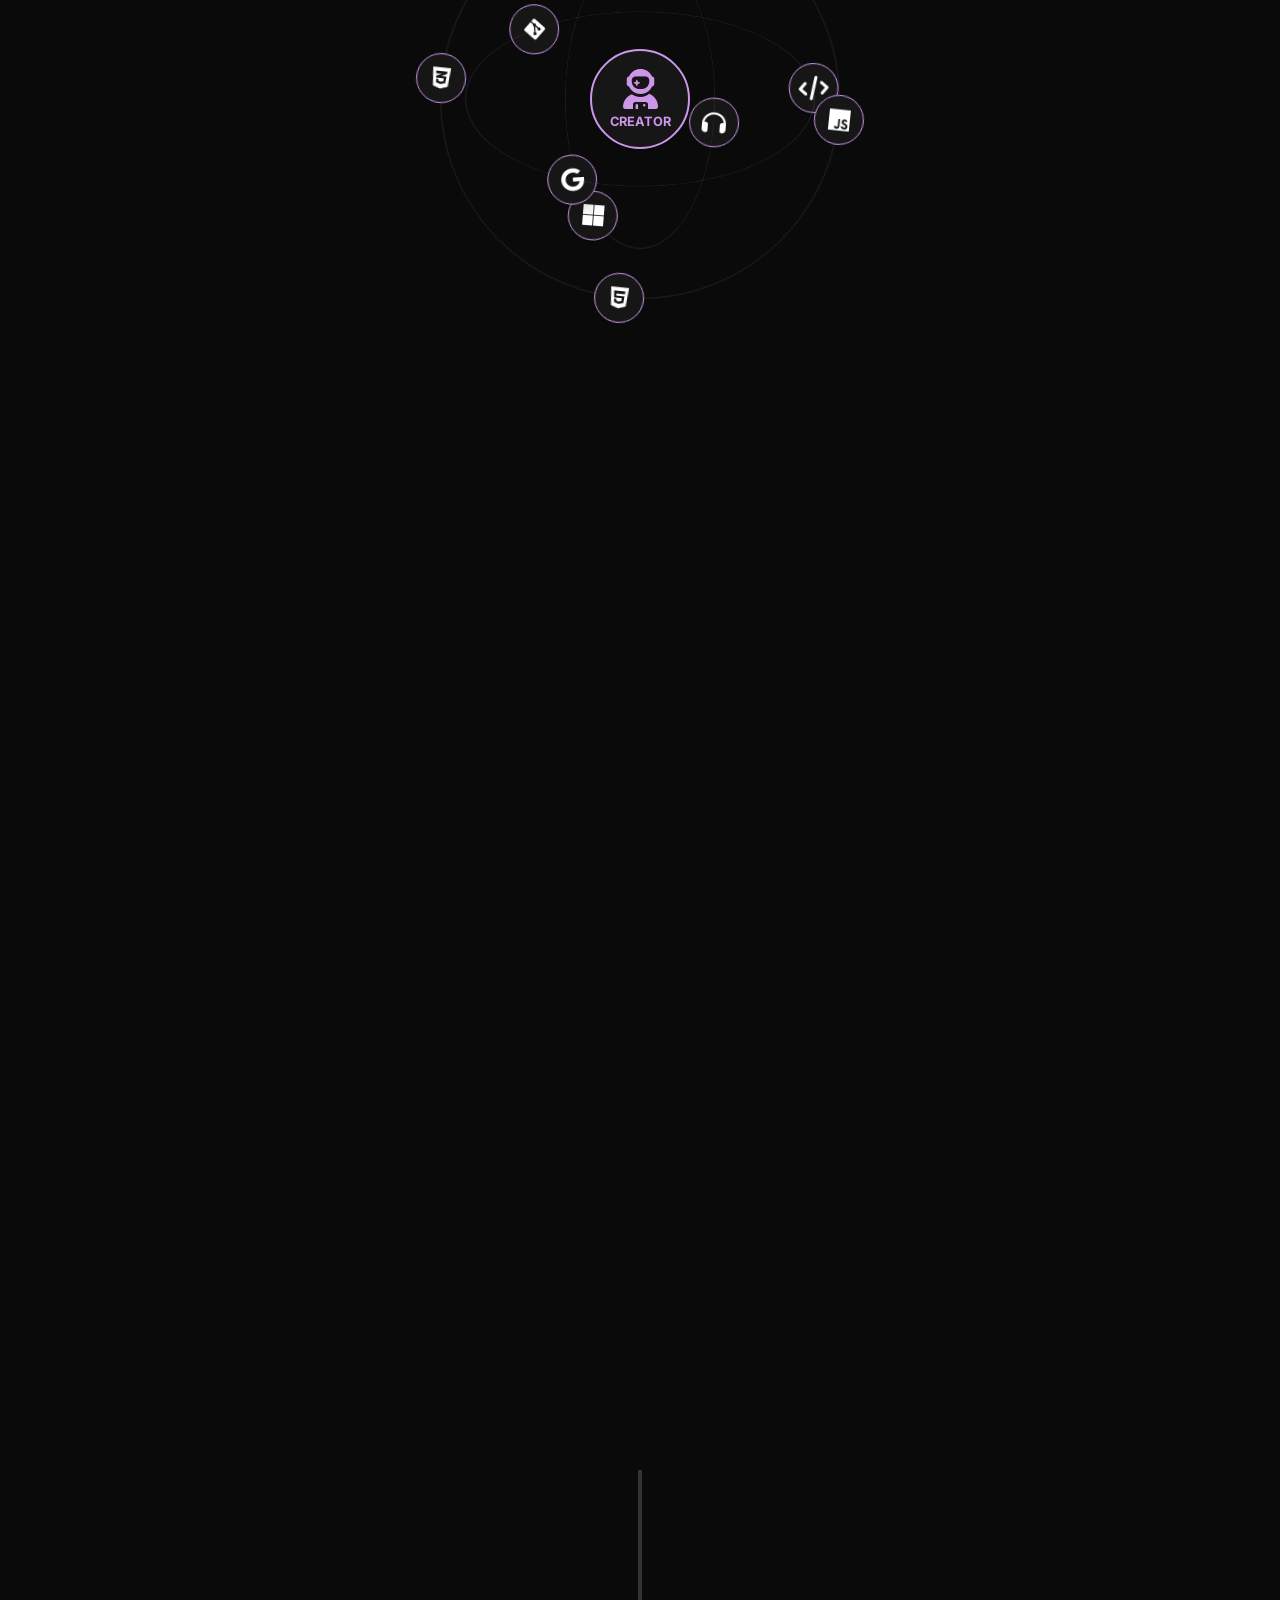
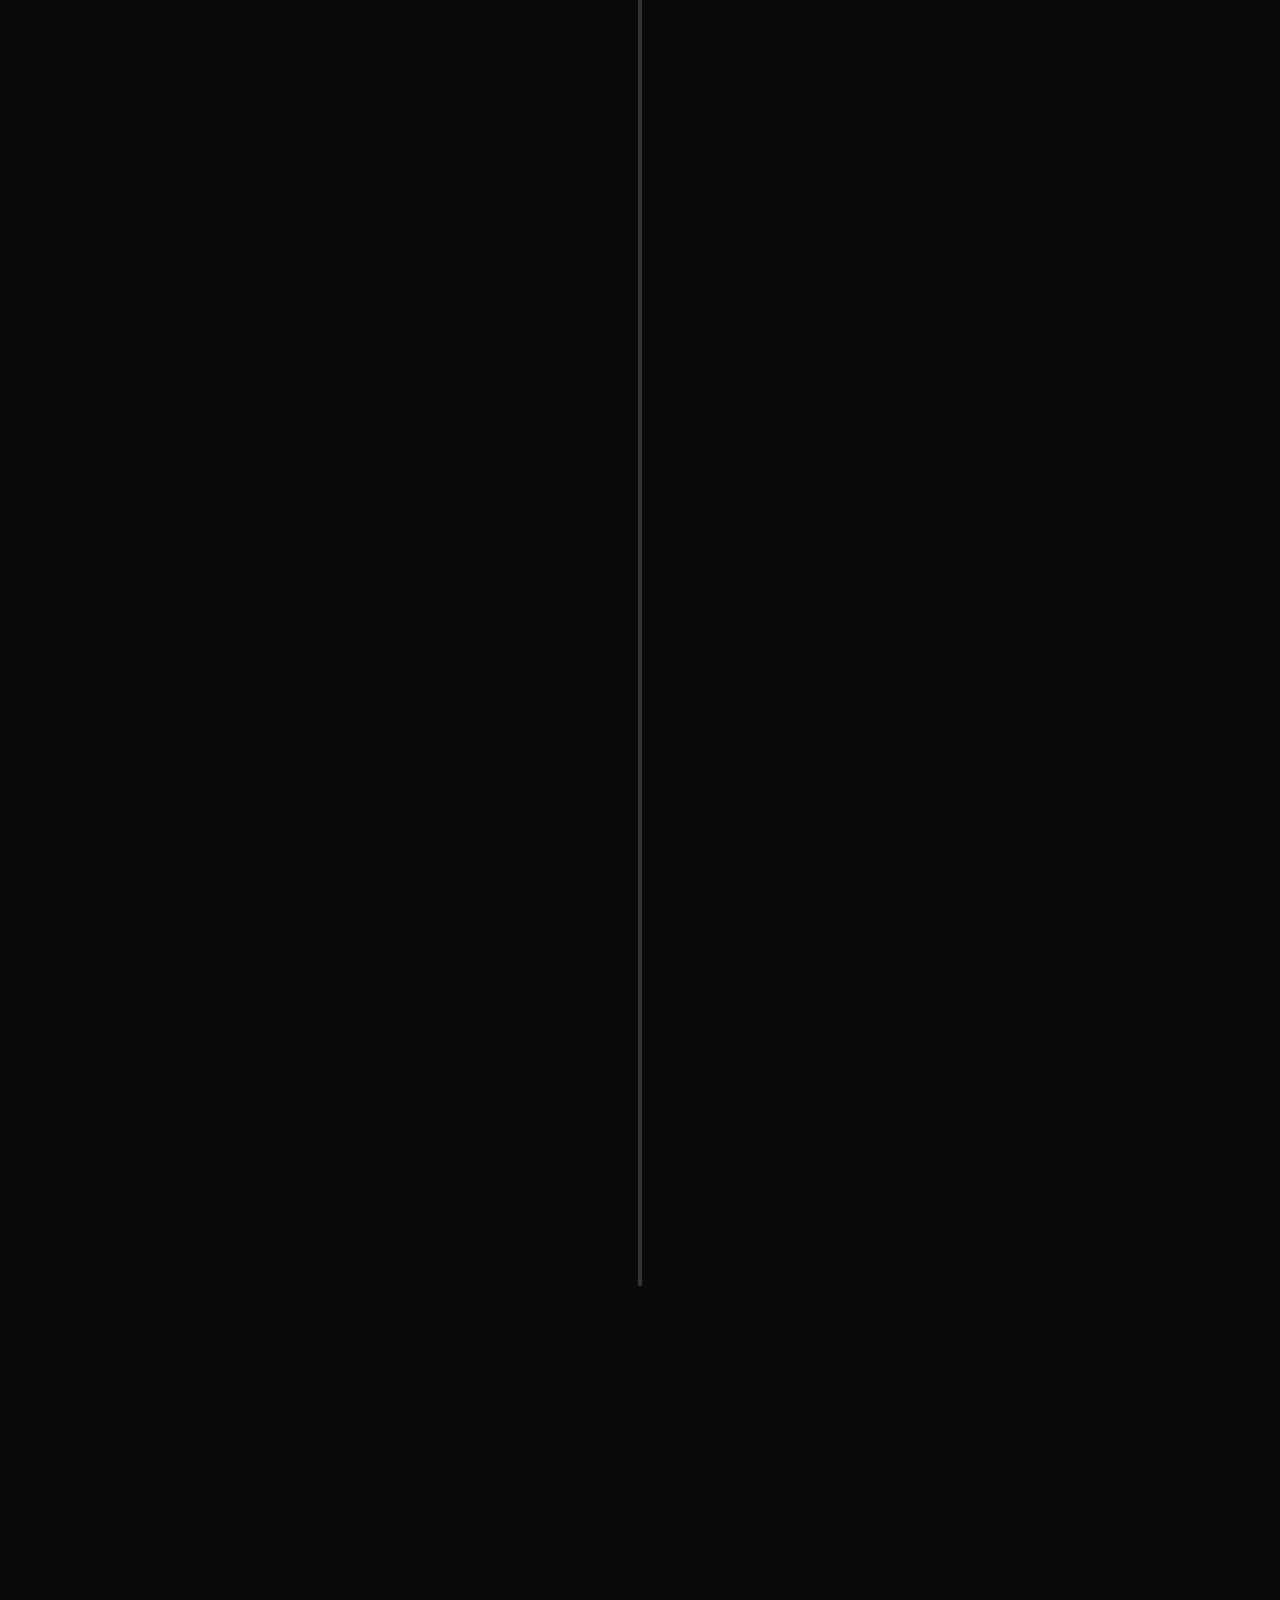
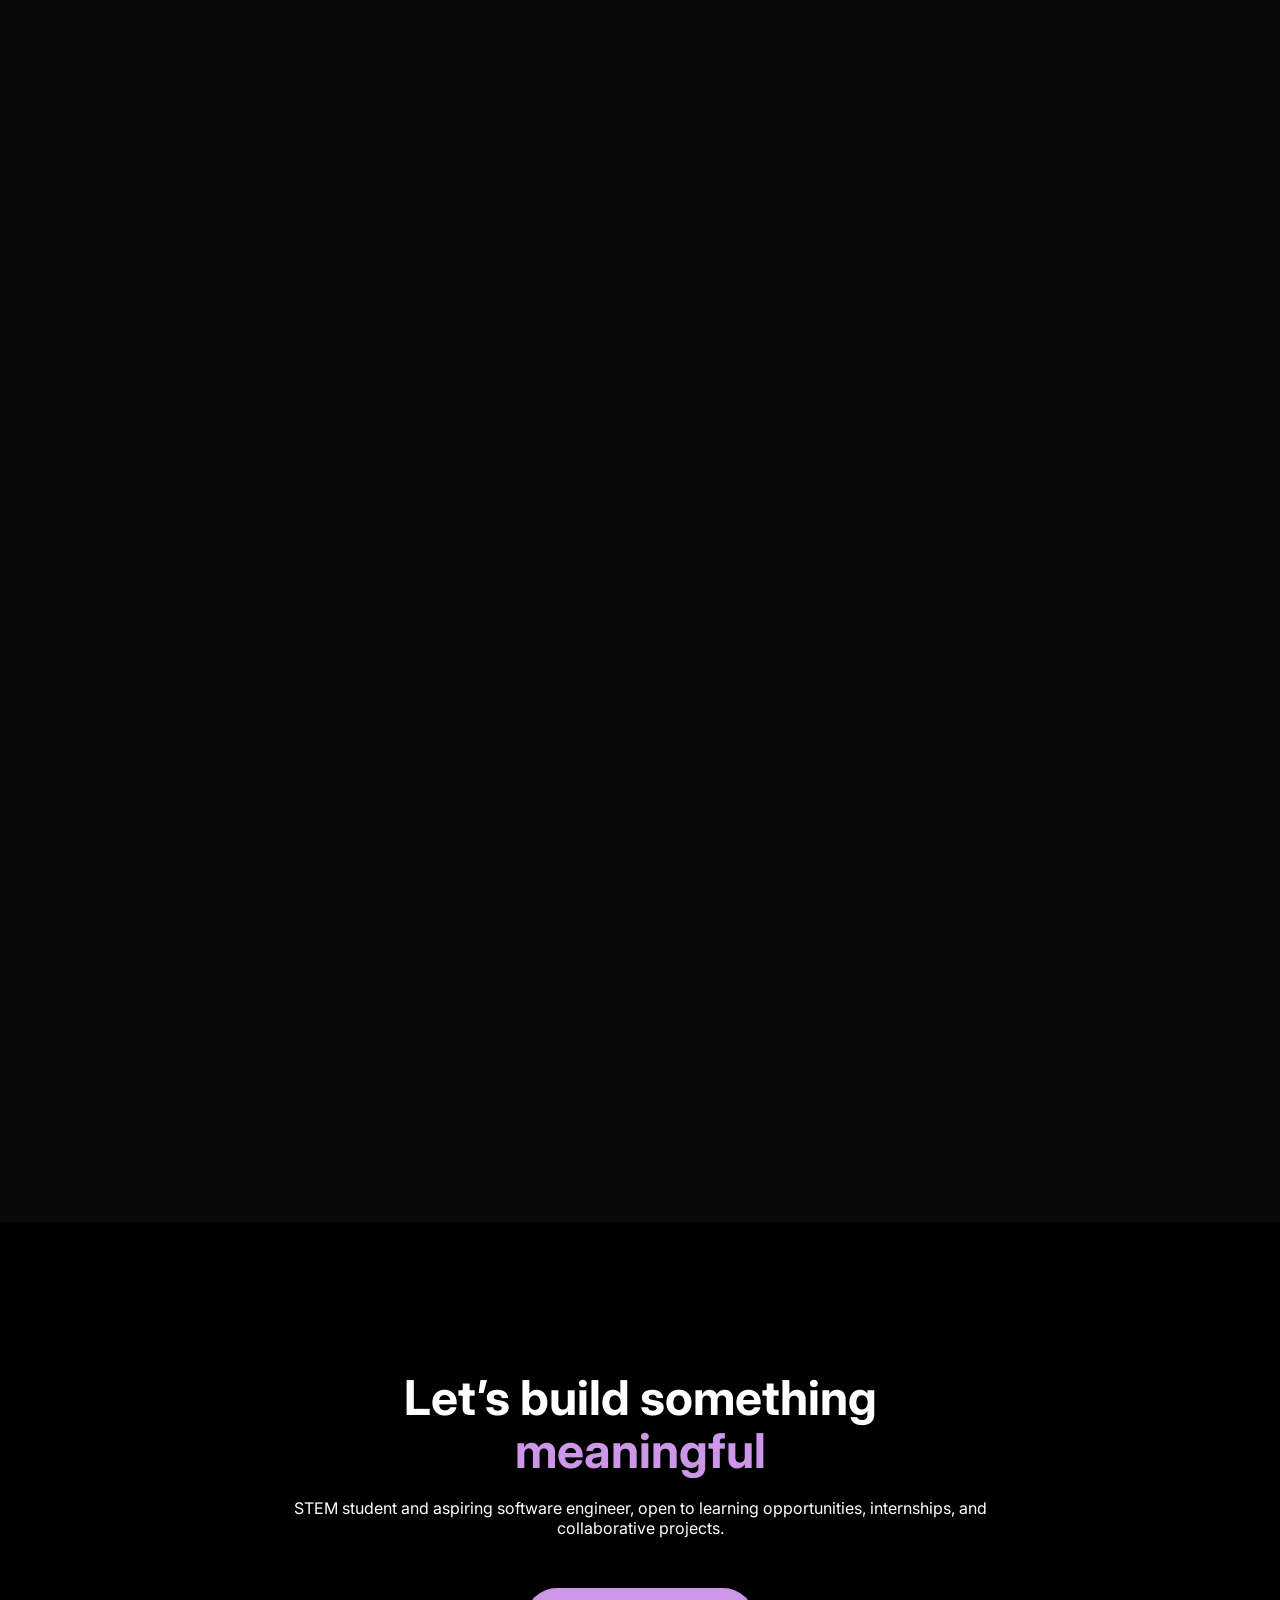
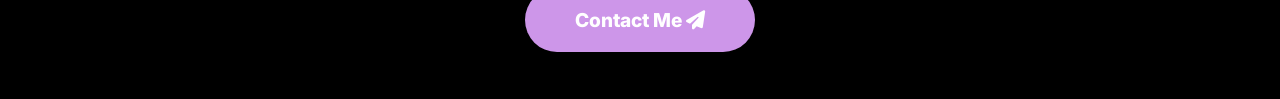
==== commit 736ebb47: "Redirect main.html to the new index" ====
--- a/main.html
+++ b/main.html
@@ -2,635 +2,11 @@
 <html lang="en">
 <head>
     <meta charset="UTF-8">
+    <meta http-equiv="refresh" content="0; url=./">
+    <link rel="canonical" href="./">
     <title>Kerolos Michelle | Portfolio</title>
-    <meta name="viewport" content="width=device-width, initial-scale=1.0">
-
-    <!-- Google Font -->
-    <link href="https://fonts.googleapis.com/css2?family=Inter:wght@400;600;700&display=swap" rel="stylesheet">
-    <!-- Main CSS -->
-    <link rel="stylesheet" href="static/css/style.css">
-    <link rel="stylesheet" href="https://cdnjs.cloudflare.com/ajax/libs/font-awesome/6.5.1/css/all.min.css">
-    <!-- AOS -->
-    <link rel="stylesheet" href="https://unpkg.com/aos@2.3.1/dist/aos.css"/>
-    <link rel="stylesheet" href="https://cdn.jsdelivr.net/npm/swiper@10/swiper-bundle.min.css"/>
-    <link href="https://cdn.jsdelivr.net/npm/remixicon@4.5.0/fonts/remixicon.css" rel="stylesheet"/>
-
-<!-- NAVBAR -->
-<nav class="navbar" id="navbar">
-    <div class="nav-container">
-        <div class="logo">K.<span>Michelle</span></div>
-
-        <div class="menu-toggle" id="mobile-menu">
-            <span class="bar"></span>
-            <span class="bar"></span>
-            <span class="bar"></span>
-        </div>
-
-        <div class="nav-aside" id="nav-aside">
-            <ul class="nav-links">
-                <li><a href="#" class="active">Home</a></li>
-                <li><a href="#about">About Me</a></li>
-                <li><a href="#portfolio">Projects</a></li>
-                <li><a href="#expertise">Expertise</a></li>
-                <li><a href="#honors">Honors</a></li>
-                <li><a href="#faq">FAQ</a></li>
-                <li><a href="#contact">Contact</a></li>
-            </ul>
-
-            <button id="plain-toggle" class="plain-toggle" type="button" title="Plain quick view">Plain view</button>
-            <div class="theme-switch-wrapper">
-                <label class="theme-switch" for="checkbox">
-                    <input type="checkbox" id="checkbox" />
-                    <div class="slider round">
-                        <i class="fas fa-moon"></i>
-                        <i class="fas fa-sun"></i>
-                        <span class="ball"></span>
-                    </div>
-                </label>
-            </div>
-        </div>
-    </div>
-</nav>
-
-<main>
-    
-
-<section class="hero">
-    <div class="hero-container">
-        <div class="hero-text" data-aos="fade-right">
-            <span class="status-pill"><span class="status-dot"></span> Open to internships and learning opportunities</span>
-            <h1>Hi, I’m <br><span>Kerolos Michelle</span></h1>
-
-            <h2 class="role">
-                And I am a <span id="typing"></span>
-            </h2>
-
-            <p>
-STEM high school student and programmer with a strong passion for web development, problem solving, and technology. I build clean, responsive web applications using HTML, CSS, Bootstrap, and JavaScript, with a solid foundation in Python.
-            </p>
-
-            <p class="core-stack">Python <span>/</span> Flask <span>/</span> HTML &amp; CSS <span>/</span> JavaScript</p>
-
-            <div class="hero-buttons">
-                <a href="#portfolio" class="btn-primary">View Projects</a>
-                <a href="#contact" class="btn-secondary">Contact Me</a>
-            </div>
-
-            <div class="social-icons">
-                <a href="https://www.facebook.com/Kerolos.Michelle" target="_blank">
-                    <i class="fab fa-facebook-f"></i>
-                </a>
-                <a href="https://www.instagram.com/kerolos_michelle/" target="_blank">
-                    <i class="fab fa-instagram"></i>
-                </a>
-                <a href="https://www.linkedin.com/in/kerolos-micheal-71696234b/" target="_blank">
-                    <i class="fab fa-linkedin-in"></i>
-                </a>
-                <a href="https://github.com/kerolosmichelle" target="_blank">
-                    <i class="fab fa-github"></i>
-                </a>
-            </div>
-        </div>
-
-        <div class="hero-image" data-aos="fade-left">
-            <img src="static/images/profile.jpg" alt="Kerolos Michelle">
-        </div>
-    </div>
-    <a href="#about" class="scroll-cue" aria-label="Scroll to explore">SCROLL TO EXPLORE <i class="fas fa-chevron-down"></i></a>
-</section>
-<section id="about" class="section" data-aos="fade-up">
-    <span class="sec-kicker">01 - ABOUT</span>
-    <h2>About Me</h2>
-    <p class="section-text">
-        I am a STEM high school student at a government STEM school in 6th of October (Science track, graduating July 2027). I work as a community pharmacy assistant, I build websites, and I compete in science and programming competitions. I aim to combine technology and creativity to build practical and educational projects.
-    </p>
-</section>
-
-<section class="section" id="school" data-aos="fade-up" style="text-align:center;">
-    <h2 class="section-title">My School</h2>
-    <img src="static/images/school.jpg" alt="Kerolos at his school" style="max-width:420px;width:100%;border-radius:20px;margin:20px auto;display:block;">
-    <p class="section-text">At my school, where I study science and technology and where most of my projects started.</p>
-</section>
-
-<section class="os-section">
-    <div class="window-container">
-        <div class="window-header">
-            <div class="window-controls">
-                <span class="dot red"></span>
-                <span class="dot yellow"></span>
-                <span class="dot green"></span>
-            </div>
-            <div class="window-title">cmd — about_me.sh</div>
-        </div>
-        
-        <div class="window-main">
-            <div class="window-sidebar">
-                <button class="nav-item active" onclick="switchTab(this, 'bio')"><i class="fas fa-user"></i> Bio</button>
-                <button class="nav-item" onclick="switchTab(this, 'hobbies')"><i class="fas fa-heart"></i> Hobbies</button>
-                <button class="nav-item" onclick="switchTab(this, 'setup')"><i class="fas fa-desktop"></i> Setup</button>
-            </div>
-            
-            <div class="window-content">
-                <div id="bio" class="tab-pane active">
-                    <p class="typing-text">> Hello!</p>
-                    <p>Hello! I am Kerolos Michelle, a STEM high school student and programmer. I enjoy creating web applications and exploring programming challenges, especially in Python and front-end development.</p>
-                    <p>Current focus: Improving my web development skills and building projects that combine STEM and technology.</p>
-                </div>
-                <div id="hobbies" class="tab-pane">
-                        <p>> My main interests outside school and coding:</p>
-                        <ul>
-                            <li>🧪 STEM competitions and Physics Olympiads</li>
-                            <li>💻 Web development and programming projects</li>
-                            <li>📚 Learning new technologies and improving skills</li>
-                            <li>♟️ Playing Chess</li>
-                            <li>🤝 Volunteering</li>
-                            <li>📖 English courses and German courses</li>
-                        </ul>
-                </div>
-                <div id="setup" class="tab-pane">
-                    <p>> My current workstation:</p>
-                    <p>
-                        <ul>
-                            <li>Python programming</li>
-                            <li>Front-end web development (HTML, CSS, Bootstrap, JS)</li>
-                            <li>Problem-solving and STEM projects(Capstone)</li>
-                            <li>Participating in academic competitions</li>
-                        </ul></p>
-                </div>
-            </div>
-        </div>
-    </div>
-</section>
-
-<section class="about-robot-section">
-    <h2 class="section-title">System Analysis: Me</h2>
-    <div class="robot-container">
-        <div class="robot-core">
-            <div class="robot-head">
-                <div class="eye left-eye"></div>
-                <div class="eye right-eye"></div>
-                <div class="mouth"></div>
-            </div>
-            <div class="scanning-line"></div>
-            <div class="core-glow"></div>
-        </div>
-
-        <div class="circuit-lines">
-            <div class="line l1"></div>
-            <div class="line l2"></div>
-            <div class="line l3"></div>
-            <div class="line l4"></div>
-        </div>
-
-        <div class="info-nodes">
-            <div class="node node-tl">
-                <div class="node-icon"><i class="fas fa-microchip"></i></div>
-                <div class="node-content">
-                    <h3>Logic Core</h3>
-                    <p>Strong analytical thinking developed through STEM education, programming, and physics competitions.</p>
-                </div>
-            </div>
-
-            <div class="node node-tr">
-                <div class="node-icon"><i class="fas fa-eye"></i></div>
-                <div class="node-content">
-<h3>Visual Sensors</h3>
-<p>Focused on clean layouts and user-friendly interfaces. I pay attention to detail in every project I build.</p>
-                </div>
-            </div>
-
-            <div class="node node-bl">
-                <div class="node-icon"><i class="fas fa-heart"></i></div>
-                <div class="node-content">
-<h3>Empathy Drive</h3>
-<p>I enjoy building projects that are practical and educational, making technology accessible and useful.</p>
-                </div>
-            </div>
-
-            <div class="node node-br">
-                <div class="node-icon"><i class="fas fa-bolt"></i></div>
-                <div class="node-content">
-<h3>High Output</h3>
-<p>Constantly learning new programming languages and tools to improve my skills and complete challenging projects.</p>
-                </div>
-            </div>
-        </div>
-    </div>
-</section>
-
-<section class="skills-section" data-aos="fade-up">
-    <span class="sec-kicker">03 - SKILLS</span>
-    <h2 class="section-title">Technical Expertise</h2>
-    <div class="skills-grid">
-        <div class="skill-card">
-            <i class="fa-brands fa-html5"></i>
-                <h3>HTML, CSS, Bootstrap</h3>
-            <div class="progress-wrapper">
-                <div class="progress-bar" style="--width: 90%;"></div>
-            </div>
-        </div>
-        <div class="skill-card">
-            <i class="fa-brands fa-js"></i>
-            <h3>JavaScript</h3>
-            <div class="progress-wrapper">
-                <div class="progress-bar" style="--width: 85%;"></div>
-            </div>
-        </div>
-        <div class="skill-card">
-            <i class="fa-solid fa-code"></i>
-                <h3>Python & Problem Solving</h3>
-            <div class="progress-wrapper">
-                <div class="progress-bar" style="--width: 75%;"></div>
-            </div>
-        </div>
-    </div>
-</section>
-
-<section class="orbit-section">
-    <div class="orbit-container">
-        <h2 class="section-title" style="position: relative; z-index: 10;">My Tech Stack</h2>
-        <div class="orbit-scene">
-            <div class="core-hub">
-                <i class="fas fa-user-astronaut"></i>
-                <span>Creator</span>
-            </div>
-
-            <div class="ring ring-1">
-                <div class="tech-icon" style="--idx: 0;"><i class="fab fa-js"></i><span>JS</span></div>
-                <div class="tech-icon" style="--idx: 1;"><i class="fab fa-html5"></i><span>HTML5</span></div>
-                <div class="tech-icon" style="--idx: 2;"><i class="fab fa-css3-alt"></i><span>CSS3</span></div>
-                <div class="tech-icon" style="--idx: 3;"><i class="fab fa-aws"></i><span>AWS</span></div>
-
-            </div>
-
-            <div class="ring ring-2">
-                <div class="tech-icon" style="--idx: 0;"><i class="fas fa-code"></i><span>Code</span></div>
-                <div class="tech-icon" style="--idx: 1;"><i class="fab fa-google"></i><span>Google</span></div>
-                <div class="tech-icon" style="--idx: 2;"><i class="fab fa-git-alt"></i><span>Git</span></div>
-            </div>
-
-             <div class="ring ring-3">
-                <div class="tech-icon" style="--idx: 1;"><i class="fab fa-microsoft"></i><span>Microsoft</span></div>
-                <div class="tech-icon" style="--idx: 0;"><i class="fas fa-headphones"></i><span>Headphones</span></div>
-                <div class="tech-icon" style="--idx: 2;"><i class="fas fa-microphone"></i><span>Microphone</span></div>
-
-            </div>
-        </div>
-    </div>
-</section>
-
-<section class="portfolio-section" id="portfolio" data-aos="fade-up">
-    <div class="portfolio-header">
-        <div><span class="sec-kicker">02 - PROJECTS</span>
-        <h2 class="section-title">My Portfolio</h2></div>
-        <div class="slider-controls">
-            <button class="control-btn prev" onclick="moveSlider(-1)"><i class="fas fa-chevron-left"></i></button>
-            <button class="control-btn next" onclick="moveSlider(1)"><i class="fas fa-chevron-right"></i></button>
-        </div>
-    </div>
-
-    <div class="slider-viewport">
-        <div class="slider-track" id="sliderTrack">
-            <div class="slide-item">
-                <div class="portfolio-card">
-                    <div class="card-image">
-                        <img src="https://images.unsplash.com/photo-1614850523459-c2f4c699c52e?auto=format&fit=crop&q=80&w=600" alt="Sourial Deacons School Website">
-                        <div class="badge">Design + Front-End</div>
-                    </div>
-                    <div class="card-body">
-                        <h3>Sourial Deacons School Website</h3>
-                        <p>Designed the UI in Figma and built the frontend for the Deacons' School of Archangel Sourial &amp; St. Mina Church.</p>
-                        <div class="card-footer">
-                            <div class="tech-stack">
-                                <span>Figma</span>
-                                <span>Front-End</span>
-                            </div>
-                            <a href="https://sourialdeacons.com" class="view-link" target="_blank">Visit Site <i class="fas fa-arrow-right"></i></a>
-                        </div>
-                    </div>
-                </div>
-            </div>
-
-            <div class="slide-item">
-                <div class="portfolio-card">
-                    <div class="card-image">
-                        <img src="https://images.unsplash.com/photo-1550745165-9bc0b252726f?auto=format&fit=crop&q=80&w=600" alt="Personal Portfolio Website">
-                        <div class="badge">Web</div>
-                    </div>
-                    <div class="card-body">
-                        <h3>Personal Portfolio Website</h3>
-                        <p>This website. Built with HTML, CSS, JavaScript and Flask, and deployed on GitHub Pages.</p>
-                        <div class="card-footer">
-                            <div class="tech-stack">
-                                <span>HTML/CSS/JS</span>
-                                <span>Flask</span>
-                            </div>
-                            <a href="https://github.com/kerolosmichelle/Kero_CV_website" class="view-link" target="_blank">Source Code <i class="fas fa-arrow-right"></i></a>
-                        </div>
-                    </div>
-                </div>
-            </div>
-
-            <div class="slide-item">
-                <div class="portfolio-card">
-                    <div class="card-image">
-                        <img src="https://images.unsplash.com/photo-1460925895917-afdab827c52f?auto=format&fit=crop&q=80&w=600" alt="Results Python Web App">
-                        <div class="badge">Python / Flask</div>
-                    </div>
-                    <div class="card-body">
-                        <h3>Results Python Web App</h3>
-                        <p>A web application built with Python and Flask to display student results dynamically, hosted on PythonAnywhere.</p>
-                        <div class="card-footer">
-                            <div class="tech-stack">
-                                <span>Python</span>
-                                <span>Flask</span>
-                            </div>
-                        </div>
-                    </div>
-                </div>
-            </div>
-        </div>
-    </div>
-    <div class="slider-dots" id="sliderDots"></div>
-</section>
-
-<header class="roadmap-header" data-aos="fade-up">
-    <h1>Project Roadmap</h1>
-    <p>Scroll down to track my journey</p>
-</header>
-
-<div class="timeline-container" id="timelineSec">
-    <div class="main-line"></div>
-    <div class="progress-fill" id="progressFill"></div>
-
-    <div class="item">
-        <div class="icon-node"><i class="fas fa-brain"></i></div>
-        <div class="timeline-card">
-            <h3>Concept Art</h3>
-            <p>Developed the visual identity and structure for projects, focusing on usability and design clarity.</p>
-        </div>
-    </div>
-
-    <div class="item">
-        <div class="icon-node"><i class="fas fa-layer-group"></i></div>
-        <div class="timeline-card">
-            <h3>Architecture</h3>
-            <p>Built the foundation of web projects using HTML, CSS, and Flask frameworks for reliable performance.</p>
-        </div>
-    </div>
-
-    <div class="item">
-        <div class="icon-node"><i class="fas fa-microchip"></i></div>
-        <div class="timeline-card">
-            <h3>AI Integration</h3>
-            <p>Implemented Python logic for automation and calculations, integrating problem-solving algorithms where needed.</p>
-        </div>
-    </div>
-
-    <div class="item">
-        <div class="icon-node"><i class="fas fa-globe"></i></div>
-        <div class="timeline-card">
-            <h3>World Launch</h3>
-            <p>Hosted projects online and made them publicly accessible using PythonAnywhere and static hosting for front-end pages.</p>
-        </div>
-    </div>
-</div>
-
-<section class="bento-section" data-aos="fade-up">
-    <h2 class="section-title">My World</h2>
-    <div class="bento-grid">
-        <div class="bento-item exp-box">
-            <span class="bento-tag">Work Experience</span>
-            <h3>Community Pharmacy Assistant & Transcriber</h3>
-            <p>Worked about 3 years at Cleopatra New Pharmacy. After a year of training I ran the evening shift alone, 6 days a week, serving 100+ patients a day, and I set up a WhatsApp ordering channel. I also do transcription and research work since 2025.</p>
-            <div class="bento-footer">2023 - Present</div>
-        </div>
-
-        <div class="bento-item stat-box">
-            <div class="stat-content">
-                <h2 class="counter" data-target="3">0</h2>
-                <p>Years of Pharmacy Work</p>
-            </div>
-        </div>
-
-        <div class="bento-item edu-box">
-            <span class="bento-tag">Education</span>
-            <h3>STEM High School, 6th of October</h3>
-            <p>Science track, expected graduation July 2027. Capstone topic: Communication &amp; Public Health.</p>
-            <i class="fas fa-graduation-cap bento-icon"></i>
-        </div>
-
-        <div class="bento-item stat-box">
-            <div class="stat-content">
-                <h2 class="counter" data-target="6">0</h2>
-                <p>Certificates Earned</p>
-            </div>
-        </div>
-
-        <div class="bento-item quote-box">
-            <p>"Technology and learning go hand in hand. I aim to build solutions that educate and inspire."</p>
-            <span>- Kerolos Michelle</span>
-        </div>
-    </div>
-</section>
-
-<section class="expertise-section" id="expertise" data-aos="fade-up">
-    <div class="expertise-container">
-        <div class="exp-header">
-            <span class="sec-kicker">04 - SERVICES</span>
-            <h2 class="section-title">What I Can Do</h2>
-            <p>Practical skills built through projects, competitions, and self-learning.</p>
-        </div>
-        <div class="exp-list">
-            <div class="exp-item">
-                <span class="exp-num">01</span>
-                <div class="exp-text">
-                    <h3>Web Design & UI</h3>
-                    <p>Designing clean, responsive, and user-friendly interfaces using HTML, CSS, and Bootstrap.</p>
-                </div>
-                <i class="fas fa-bezier-curve"></i>
-            </div>
-            <div class="exp-item">
-                <span class="exp-num">02</span>
-                <div class="exp-text">
-                    <h3>Frontend Development</h3>
-                    <p>Building interactive web pages with JavaScript and structured layouts that work on all devices.</p>
-                </div>
-                <i class="fas fa-code"></i>
-            </div>
-            <div class="exp-item">
-                <span class="exp-num">03</span>
-                <div class="exp-text">
-                    <h3>Transcription & Content Editing</h3>
-                    <p>Providing accurate transcription and content formatting with strong attention to detail and clarity.</p>
-                </div>
-                <i class="fas fa-chart-line"></i>
-            </div>
-        </div>
-    </div>
-</section>
-
-<section class="expertise-section" id="honors" data-aos="fade-up">
-    <div class="expertise-container">
-        <div class="exp-header">
-            <span class="sec-kicker">05 - HONORS</span>
-            <h2 class="section-title">Honors &amp; Awards</h2>
-            <p>Competitions, scholarships and programs I am proud of.</p>
-        </div>
-        <div class="exp-list">
-            <div class="exp-item">
-                <span class="exp-num">01</span>
-                <div class="exp-text">
-                    <h3>ISEF Egypt 2026 - 2nd Place Nationally</h3>
-                    <p>Led team Optecx to 2nd place in Materials Science with a borosilicate lens that reduces headlight glare for safer night driving.</p>
-                </div>
-                <i class="fas fa-trophy"></i>
-            </div>
-            <div class="exp-item">
-                <span class="exp-num">02</span>
-                <div class="exp-text">
-                    <h3>DECI Scholarship (2022-2025)</h3>
-                    <p>Fully funded Ministry of Communications scholarship, selected from about 3,000 applicants. Completed Levels 1, 2 and 3, including AWS Educate.</p>
-                </div>
-                <i class="fas fa-graduation-cap"></i>
-            </div>
-            <div class="exp-item">
-                <span class="exp-num">03</span>
-                <div class="exp-text">
-                    <h3>ECPC Teens 2025</h3>
-                    <p>National finalist in the Egyptian Collegiate Programming Contest for teens.</p>
-                </div>
-                <i class="fas fa-code"></i>
-            </div>
-            <div class="exp-item">
-                <span class="exp-num">04</span>
-                <div class="exp-text">
-                    <h3>Physics Brawl 2025</h3>
-                    <p>Competed in the international Physics Brawl competition (ranked 237th).</p>
-                </div>
-                <i class="fas fa-atom"></i>
-            </div>
-            <div class="exp-item">
-                <span class="exp-num">05</span>
-                <div class="exp-text">
-                    <h3>NASA Space Apps 2026</h3>
-                    <p>Mentor at the NASA Space Apps Challenge.</p>
-                </div>
-                <i class="fas fa-rocket"></i>
-            </div>
-            <div class="exp-item">
-                <span class="exp-num">06</span>
-                <div class="exp-text">
-                    <h3>One Heart</h3>
-                    <p>Community and charity volunteering.</p>
-                </div>
-                <i class="fas fa-hand-holding-heart"></i>
-            </div>
-        </div>
-    </div>
-</section>
-
-<section class="faq-section" id="faq" data-aos="fade-up">
-    <span class="sec-kicker">06 - FAQ</span>
-    <h2 class="section-title">Common Queries</h2>
-    <div class="faq-accordion">
-        <div class="faq-item">
-            <div class="faq-question" onclick="toggleFAQ(this)">
-                <span>How did you learn your skills?</span>
-                <i class="fas fa-plus"></i>
-            </div>
-            <div class="faq-answer">
-                <p>Most of my education is self-taught through YouTube, online platforms, and hands-on projects, supported by certificates from different companies.</p>
-            </div>
-        </div>
-        <div class="faq-item">
-            <div class="faq-question" onclick="toggleFAQ(this)">
-                <span>What services do you currently offer?</span>
-                <i class="fas fa-plus"></i>
-            </div>
-            <div class="faq-answer">
-                <p>I work on web development projects and professional transcription, focusing on accuracy, clarity, and clean structure.</p>
-            </div>
-        </div>
-    </div>
-</section>
-
-<div class="container" id="contact" style="padding: 100px 0;" data-aos="fade-up">
-    <h2 class="section-title" style="text-align: center;">Connect With Me</h2>
-    <div id="cards" style="margin: 0 auto; justify-content: center;">
-        <div class="card">
-            <div class="card_content">
-                <i class="fa-brands fa-instagram icon-social"></i>
-                <h2>Instagram</h2>
-                <a href="https://www.instagram.com/kerolos_michelle/" target="_blank">
-                    <i class="fa-solid fa-link"></i>
-                    <span class="btn-social">Follow me</span>
-                </a>
-            </div>
-        </div>
-
-        <div class="card">
-            <div class="card_content">
-                <i class="fa-brands fa-github icon-social"></i>
-                <h2>Github</h2>
-                <a href="https://github.com/kerolosmichelle" target="_blank">
-                    <i class="fa-solid fa-link "></i>
-                    <span class="btn-social">Follow me</span>
-                </a>
-            </div>
-        </div>
-
-        <div class="card">
-            <div class="card_content">
-                <i class="fa-brands fa-linkedin icon-social"></i>
-                <h2>Linkedin</h2>
-                <a href="https://www.linkedin.com/in/kerolos-micheal-71696234b/" target="_blank">
-                    <i class="fa-solid fa-link"></i>
-                    <span class="btn-social">Connect</span>
-                </a>
-            </div>
-        </div>
-    </div>
-</div>
-
-
-
-
-</main>
-
-<footer class="glow-footer">
-    <div class="footer-content">
-        <h2>Let’s build something <span class="accent-text">meaningful</span></h2>
-        <p>
-            STEM student and aspiring software engineer, open to learning opportunities,
-            internships, and collaborative projects.
-        </p>
-
-        <div class="cta-wrapper">
-            <a href="mailto:kerolosmichelle171@gmail.com" class="magnetic-btn">
-                <span>Contact Me <i class="fas fa-paper-plane"></i></span>
-            </a>
-        </div>
-
-        <div class="footer-bottom">
-            <p>© 2025 Kerolos Michelle. Built with passion for technology.</p>
-        </div>
-    </div>
-</footer>
-
-<script src="https://cdnjs.cloudflare.com/ajax/libs/aos/2.3.4/aos.js"></script>
-<script src="https://cdn.jsdelivr.net/npm/swiper@10/swiper-bundle.min.js"></script>
-<script src="https://unpkg.com/aos@2.3.1/dist/aos.js"></script>
-<script src="static/js/script.js"></script>
-<script>
-  document.getElementById('plain-toggle').addEventListener('click', function () {
-    var on = document.body.classList.toggle('plain-mode');
-    this.textContent = on ? 'Full view' : 'Plain view';
-  });
-</script>
-<script src="static/js/navbar.js"></script>
-<script src="static/js/social-cards.js"></script>
-<script src="https://cdn.jsdelivr.net/npm/swiper@11/swiper-bundle.min.js"></script>
-
+</head>
+<body>
+    <p><a href="./">Kerolos Michelle | Portfolio</a></p>
 </body>
 </html>
